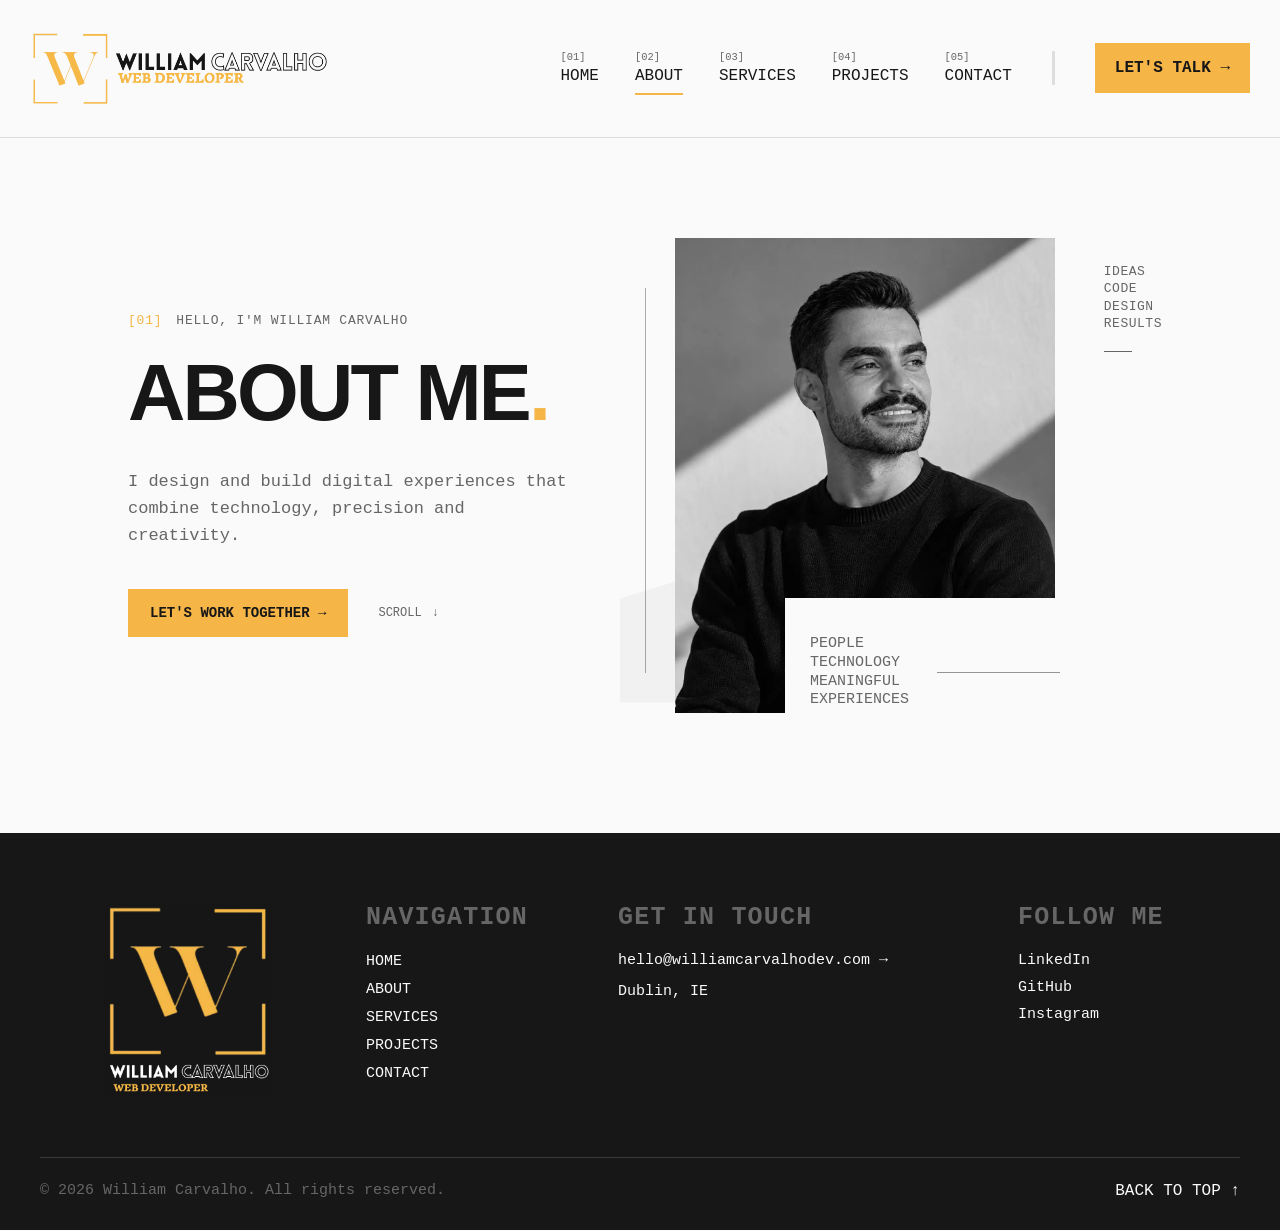
==== about.html @ 7d92bc33 "add responsive mobile navigation" ====
<!DOCTYPE html>
<html lang="en">

<head>
    <meta charset="UTF-8">
    <meta name="viewport" content="width=device-width, initial-scale=1.0">
    <title>William Carvalho | About</title>
    <link rel="stylesheet" href="css/style.css">
    <link rel="stylesheet" href="https://cdn.jsdelivr.net/npm/bootstrap-icons@1.13.2/font/bootstrap-icons.min.css">
</head>

<body>
    <!-- Header -->
    <header class="site-header">
        <div class="container header-container">

            <!-- Website logo -->
            <a href="index.html" class="site-logo">
                <img src="images/full-logo-black.png" alt="William Carvalho Logo">
            </a>

            <!-- Main navigation -->
            <nav class="main-navigation" id="main-navigation" aria-label="Main navigation">
                <ul>
                    <li>
                        <a href="index.html">
                            <span class="nav-number">[01]</span>
                            <span>Home</span>
                        </a>
                    </li>
                    <li>
                        <a href="about.html" aria-current="page">
                            <span class="nav-number">[02]</span>
                            <span>About</span>
                        </a>
                    </li>
                    <li>
                        <a href="services.html">
                            <span class="nav-number">[03]</span>
                            <span>Services</span>
                        </a>
                    </li>
                    <li>
                        <a href="projects.html">
                            <span class="nav-number">[04]</span>
                            <span>Projects</span>
                        </a>
                    </li>
                    <li>
                        <a href="contact.html">
                            <span class="nav-number">[05]</span>
                            <span>Contact</span>
                        </a>
                    </li>
                </ul>
            </nav>

            <!-- Header CTA -->
            <a href="#" class="header-cta">
                Let's Talk →
            </a>

            <!-- Mobile menu button -->
            <button class="menu-toggle" type="button" aria-label="Toggle navigation menu" aria-expanded="false"
                aria-controls="main-navigation">
                <i class="bi bi-list" aria-hidden="true"></i>
            </button>
        </div>
    </header>

    <!-- Main Section -->
    <main>
        <!-- About Hero -->
        <section class="hero">
            <div class="container hero-container">
                <!-- Hero Content -->
                <div class="hero-content">
                    <div class="hero-label">
                        <span>[01]</span>
                        <span>Hello, I'm William Carvalho</span>
                    </div>
                    <h1 class="hero-title">
                        About me<span class="hero-dot">.</span>
                    </h1>
                    <p class="hero-description">
                        I design and build digital experiences
                        that combine technology, precision
                        and creativity.
                    </p>
                    <div class="hero-actions">
                        <a href="contact.html" class="hero-cta">
                            Let's work together →
                        </a>
                        <a href="#projects" class="hero-scroll">
                            <span>Scroll</span>
                            <span>↓</span>
                        </a>
                    </div>
                </div>
                <!-- Hero Visual -->
                <div class="hero-visual about-hero">
                    <div class="about-page-hero-deco-line"></div>
                    <div class="hero-image">
                        <img src="images/profile-photo.webp" alt="William Carvalho Photo">
                    </div>
                    <div class="about-page-hero-side-text">
                        <p>
                            Ideas<br>
                            Code<br>
                            Design<br>
                            Results
                        </p>
                        <span></span>
                    </div>
                    <div class="about-page-hero-caption">
                        <p>
                            People<br>
                            Technology<br>
                            Meaningful<br>
                            Experiences
                        </p>
                        <span class="about-page-caption-line"></span>
                    </div>
                </div>
            </div>
        </section>
    </main>

    <!-- Footer -->
    <footer class="site-footer">
        <div class="container">
            <div class="footer-content">

                <!-- Logo -->
                <div class="footer-logo">
                    <a href="index.html">
                        <!-- Desktop / Laptop-->
                        <img src="images/full-logo-2-white.png" alt="William Carvalho logo" class="footer-logo-desktop">

                        <!-- Tablet / Mobile -->
                        <img src="images/full-logo-white.png" alt="William Carvalho logo" class="footer-logo-mobile">
                    </a>
                </div>

                <!-- Navigation -->
                <nav class="footer-navigation" aria-label="Footer navigation">
                    <h2>Navigation</h2>

                    <ul>
                        <li><a href="index.html">Home</a></li>
                        <li><a href="about.html">About</a></li>
                        <li><a href="services.html">Services</a></li>
                        <li><a href="projects.html">Projects</a></li>
                        <li><a href="contact.html">Contact</a></li>
                    </ul>
                </nav>

                <!-- Contact -->
                <div class="footer-contact-section">
                    <h2>Get in touch</h2>

                    <div class="footer-contact">
                        <a href="mailto:hello@williamcarvalho.com">
                            hello@williamcarvalhodev.com →
                        </a>
                        <p>Dublin, IE</p>
                    </div>
                </div>

                <!-- Social -->
                <div class="footer-social-section">
                    <h2>Follow me</h2>
                    <div class="footer-social">
                        <a href="https://www.linkedin.com/in/william-carvalhoo/" target="_blank"
                            rel="noopener noreferrer">
                            LinkedIn
                        </a>
                        <a href="https://github.com/williamcarvalhodev/" target="_blank" rel="noopener noreferrer">
                            GitHub
                        </a>
                        <a href="https://www.instagram.com/williamcarvalhodev/" target="_blank"
                            rel="noopener noreferrer">
                            Instagram
                        </a>
                    </div>
                </div>
            </div>

            <!-- Footer bottom -->
            <div class="footer-bottom">
                <p>
                    &copy; 2026 William Carvalho. All rights reserved.
                </p>
                <a href="#top" class="back-to-top">
                    Back to top ↑
                </a>
            </div>
        </div>
    </footer>

    <script src="js/script/script.js"></script>
</body>

</html>
---- css/style.css ----
/* Base */
*,
*::before,
*::after {
    box-sizing: border-box;
}

html {
    scroll-behavior: smooth;
}

body {
    margin: 0;
}

img {
    display: block;
    max-width: 100%;
}

/* Variables */
:root {
    /* Text */
    --font-lovelo: "Lovelo", Arial, sans-serif;
    --font-lekton: "Lekton", monospace;

    /* Brand colors */
    --color-dark: #171717;
    --color-gray: #666666;
    --color-accent: #f5b547;
    --color-bg: #fafafa;
}

/* Global styles */
body {
    font-family: var(--font-lekton);
    color: var(--color-dark);
    background: var(--color-bg);
}

/* Header */
.site-header {
    width: 100%;
    border-bottom: 1px solid rgba(23, 23, 23, 0.12);
    background: var(--color-bg);
}

.header-container {
    min-height: 100px;
    display: flex;
    padding: 30px;
    align-items: center;
    gap: 40px;
}

.site-logo {
    display: flex;
    align-items: center;
    flex-shrink: 0;
}

.site-logo img {
    display: block;
    width: 300px;
    height: auto;
}

.main-navigation {
    margin-left: auto;
    padding-right: 40px;
    border-right: 3px solid rgba(23, 23, 23, 0.12);
}

.main-navigation ul {
    margin: 0;
    padding: 0;
    display: flex;
    align-items: center;
    gap: 36px;
    list-style: none;
}

.main-navigation a {
    position: relative;
    display: flex;
    flex-direction: column;
    gap: 4px;
    color: var(--color-dark);
    font-family: var(--font-lekton);
    font-size: 16px;
    text-decoration: none;
    text-transform: uppercase;
    transition: color 0.25s ease;
}

.nav-number {
    color: var(--color-gray);
    font-size: 0.65rem;
    transition: color 0.25s ease;
}

.main-navigation a:hover,
.main-navigation a:hover .nav-number {
    color: var(--color-accent);
}

.main-navigation a[aria-current="page"]::after {
    content: "";
    position: absolute;
    left: 0;
    bottom: -10px;
    width: 100%;
    height: 2px;
    background: var(--color-accent);
}

.header-cta {
    padding: 16px 20px;
    display: inline-flex;
    align-items: center;
    justify-content: center;
    flex-shrink: 0;
    background: var(--color-accent);
    color: var(--color-dark);
    font-family: var(--font-lekton);
    font-size: 16px;
    font-weight: 700;
    text-decoration: none;
    text-transform: uppercase;
    transition:
        background 0.25s ease,
        transform 0.25s ease;
}

.header-cta:hover {
    background: var(--color-dark);
    color: var(--color-bg);
    transform: translateY(-2px);
}

.menu-toggle {
    display: none;
}

/* Hero Section */
.hero {
    width: 100%;
    padding: 100px 30px 120px;
    overflow: hidden;
}

.hero-container {
    width: 100%;
    max-width: 1400px;
    margin-inline: auto;
    display: grid;
    grid-template-columns: minmax(0, 1fr) minmax(0, 1fr);
    gap: 50px;
    align-items: center;
}

.hero-content {
    width: 100%;
    min-width: 0;
}

.hero-label {
    margin-bottom: 30px;
    display: flex;
    align-items: center;
    gap: 14px;
    color: var(--color-gray);
    font-family: var(--font-lekton);
    font-size: 13px;
    text-transform: uppercase;
    letter-spacing: 0.06em;
}

.hero-label span:first-child {
    color: var(--color-accent);
}

.hero-title {
    margin: 0;
    font-family: var(--font-lovelo);
    font-size: clamp(64px, 6.2vw, 110px);
    font-weight: 900;
    line-height: 0.88;
    letter-spacing: -0.035em;
    text-transform: uppercase;
    color: var(--color-dark);
}

.hero-dot {
    color: var(--color-accent);
}

.hero-description {
    width: 100%;
    max-width: 520px;
    margin: 40px 0 0;
    color: var(--color-gray);
    font-family: var(--font-lekton);
    font-size: 17px;
    font-weight: 400;
    line-height: 1.6;
}

.hero-actions {
    margin-top: 40px;
    display: flex;
    align-items: center;
    gap: 30px;
}

.hero-cta {
    padding: 16px 22px;
    display: inline-flex;
    align-items: center;
    justify-content: center;
    background: var(--color-accent);
    color: var(--color-dark);
    font-family: var(--font-lekton);
    font-size: 14px;
    font-weight: 700;
    text-decoration: none;
    text-transform: uppercase;
    transition:
        background 0.25s ease,
        color 0.25s ease,
        transform 0.25s ease;
}

.hero-cta:hover {
    background: var(--color-dark);
    color: var(--color-bg);
    transform: translateY(-2px);
}

.hero-scroll {
    display: flex;
    align-items: center;
    gap: 10px;
    color: var(--color-gray);
    font-family: var(--font-lekton);
    font-size: 12px;
    text-decoration: none;
    text-transform: uppercase;
    transition: color 0.25s ease;
}

.hero-scroll:hover {
    color: var(--color-accent);
}

.hero-visual {
    position: relative;
    width: 100%;
    min-width: 0;
}

.hero-image {
    width: 100%;
    min-width: 0;
    display: flex;
    align-items: center;
    justify-content: center;
}

.hero-image img {
    display: block;
    width: 100%;
    max-width: 680px;
    height: auto;
    object-fit: contain;
}

.hero-image-caption {
    width: 100%;
    max-width: 680px;
    margin-inline: auto;
    padding-top: 20px;
    display: flex;
    align-items: flex-end;
    justify-content: space-between;
    gap: 20px;
}

.hero-image-caption p {
    margin: 0;
    color: var(--color-dark);
    font-family: var(--font-lekton);
    font-size: 13px;
    line-height: 1.4;
    text-transform: uppercase;
}

.hero-image-caption>span {
    color: var(--color-accent);

    font-family: var(--font-lekton);
    font-size: 13px;
}

/* Featured Projects Section*/
.featured-projects {
    width: 100%;
    padding: 80px 40px;
    border-top: 1px solid rgba(23, 23, 23, 0.12);
}

.featured-projects-container {
    width: 100%;
    max-width: 1400px;
    margin-inline: auto;
}

.featured-projects-header {
    width: 100%;
    display: flex;
    flex-direction: column;
    gap: 30px;
}

.featured-projects-heading {
    width: 100%;
    display: flex;
    flex-direction: column;
    align-items: flex-start;
    gap: 8px;
}

.section-label {
    color: var(--color-accent);
    font-family: var(--font-lekton);
    font-size: 13px;
    text-transform: uppercase;
    letter-spacing: 0.06em;
}

.featured-projects-heading h2 {
    width: 100%;
    margin: 0;
    font-family: var(--font-lovelo);
    font-size: 70px;
    font-weight: 900;
    line-height: 0.9;
    letter-spacing: -0.03em;
    text-transform: uppercase;
    color: var(--color-dark);
}

.section-dot {
    color: var(--color-accent);
}

.featured-projects-intro {
    width: 100%;
    margin: 0;
    padding-bottom: 20px;
    display: flex;
    align-items: flex-end;
    justify-content: space-between;
    gap: 40px;
}

.featured-projects-intro p {
    width: 100%;
    max-width: 420px;
    margin: 0;
    color: var(--color-gray);
    font-family: var(--font-lekton);
    font-size: 15px;
    line-height: 1.5;
}

.section-link {
    flex-shrink: 0;
    margin: 0;
    color: var(--color-dark);
    font-family: var(--font-lekton);
    font-size: 12px;
    font-weight: 700;
    text-decoration: none;
    text-transform: uppercase;
    white-space: nowrap;
    transition:
        color 0.25s ease,
        transform 0.25s ease;
}

.section-link:hover {
    color: var(--color-accent);
    transform: translateX(4px);
}

.projects-grid {
    width: 100%;
    height: 760px;
    display: grid;
    grid-template-columns:
        minmax(0, 1fr) minmax(0, 1fr);
    grid-template-rows:
        minmax(0, 1fr) minmax(0, 1fr);
    gap: 30px;
}

.project-card {
    min-width: 0;
    min-height: 0;
    display: flex;
    flex-direction: column;
}

.project-card-large {
    grid-column: 1;
    grid-row: 1 / 3;
}

.project-card-small {
    grid-column: 2;
    grid-row: 1;
}

.project-card-medium {
    grid-column: 2;
    grid-row: 2;
}

.project-image {
    width: 100%;
    min-height: 0;
    flex: 1 1 auto;
    display: block;
    overflow: hidden;
    background: #eeeeee;
    text-decoration: none;
}

.project-image img {
    width: 100%;
    height: 100%;
    display: block;
    object-fit: cover;
    transition:
        filter 0.45s ease,
        transform 0.45s ease;
}

.project-info {
    flex: 0 0 auto;
    padding-top: 14px;
    display: flex;
    align-items: flex-start;
    justify-content: space-between;
    gap: 20px;
}

.project-info>div {
    min-width: 0;
}

.project-meta {
    display: block;
    margin-bottom: 6px;
    color: var(--color-gray);
    font-family: var(--font-lekton);
    font-size: 11px;
    text-transform: uppercase;
    letter-spacing: 0.04em;
}

.project-title {
    margin: 0;
    font-family: var(--font-lovelo);
    font-size: clamp(24px, 2vw, 34px);
    font-weight: 900;
    line-height: 1;
    text-transform: uppercase;
    color: var(--color-dark);
    transition: color 0.25s ease;
}

.project-info p {
    max-width: 420px;
    margin: 8px 0 0;
    color: var(--color-gray);
    font-family: var(--font-lekton);
    font-size: 13px;
    line-height: 1.45;
}

.project-arrow {
    flex-shrink: 0;
    color: var(--color-accent);
    font-family: var(--font-lekton);
    font-size: 20px;
    text-decoration: none;
    transition:
        color 0.25s ease,
        transform 0.25s ease;
}

.project-card:hover .project-image img {
    filter: grayscale(0%);
    transform: scale(1.025);
}

.project-card:hover .project-title {
    color: var(--color-accent);
}

.project-card:hover .project-arrow {
    transform: translateX(5px);
}

/* About Intro Section */
.about-preview {
    width: 100%;
    padding: 80px 40px;
    border-top: 1px solid rgba(23, 23, 23, 0.12);
}

.about-preview-container {
    width: 100%;
    max-width: 1400px;
    margin-inline: auto;
    display: grid;
    grid-template-columns: 0.9fr 1.3fr 1.1fr;
    gap: 60px;
    align-items: start;
}

.about-preview-heading {
    display: flex;
    flex-direction: column;
    align-items: flex-start;
    gap: 8px;
}

.about-preview-heading .section-label {
    color: var(--color-accent);
    font-family: var(--font-lekton);
    font-size: 13px;
    text-transform: uppercase;
    letter-spacing: 0.06em;
}

.about-preview-heading h2 {
    margin: 0;
    font-family: var(--font-lovelo);
    font-size: 70px;
    font-weight: 900;
    line-height: 0.9;
    letter-spacing: -0.03em;
    text-transform: uppercase;
    color: var(--color-dark);
}

.about-preview-content {
    max-width: 520px;
    display: flex;
    flex-direction: column;
    align-items: flex-start;
    gap: 20px;
}

.about-preview-stats {
    display: grid;
    grid-template-columns: repeat(3, 1fr);
    gap: 0;
}

.about-stat {
    min-width: 0;
    padding: 0 24px;
    border-left: 1px solid rgba(23, 23, 23, 0.18);
}

.about-stat:first-child {
    border-left: 0;
    padding-left: 0;
}

.about-stat:last-child {
    padding-right: 0;
}

.about-stat strong {
    display: block;
    margin-bottom: 10px;
    font-family: var(--font-lovelo);
    font-size: 30px;
    font-weight: 900;
    line-height: 1;
    color: var(--color-dark);
}

.about-stat span {
    display: block;
    color: var(--color-gray);
    font-family: var(--font-lekton);
    font-size: 10px;
    line-height: 1.4;
    letter-spacing: 0.06em;
    text-transform: uppercase;
}

.about-preview-content p {
    margin: 0;
    color: var(--color-gray);
    font-family: var(--font-lekton);
    font-size: 15px;
    line-height: 1.6;
}

.about-preview-link {
    display: inline-flex;
    align-items: center;
    justify-content: center;
    padding: 14px 18px;
    background: var(--color-accent);
    color: var(--color-dark);
    font-family: var(--font-lekton);
    font-size: 12px;
    font-weight: 700;
    text-decoration: none;
    text-transform: uppercase;
    transition:
        background 0.25s ease,
        color 0.25s ease,
        transform 0.25s ease;
}

.about-preview-link:hover {
    background: var(--color-dark);
    color: var(--color-bg);
    transform: translateY(-2px);
}

/* Services section */

.services-preview {
    width: 100%;
    padding: 90px 40px;
    border-top: 1px solid rgba(23, 23, 23, 0.12);
}

.services-preview-container {
    width: 100%;
    max-width: 1400px;
    margin-inline: auto;
}

.services-header {
    width: 100%;
    margin-bottom: 50px;
    display: flex;
    flex-direction: column;
    gap: 28px;
}

.services-heading {
    display: flex;
    flex-direction: column;
    align-items: flex-start;
    gap: 8px;
}

.services-heading h2 {
    margin: 0;
    font-family: var(--font-lovelo);
    font-size: 70px;
    font-weight: 900;
    line-height: 0.9;
    letter-spacing: -0.03em;
    text-transform: uppercase;
    color: var(--color-dark);
}

.services-intro {
    width: 100%;
    display: flex;
    align-items: flex-end;
    justify-content: space-between;
    gap: 40px;
}

.services-intro p {
    width: 100%;
    max-width: 420px;
    margin: 0;
    color: var(--color-gray);
    font-family: var(--font-lekton);
    font-size: 14px;
    line-height: 1.5;
}

.services-grid {
    width: 100%;
    display: grid;
    grid-template-columns: repeat(3, minmax(0, 1fr));
    border-top: 1px solid rgba(23, 23, 23, 0.18);
}

.service-item {
    min-width: 0;
    height: 100%;
    padding: 30px;
    border-left: 1px solid rgba(23, 23, 23, 0.18);
}

.service-item:first-child {
    padding-left: 0;
    border-left: 0;
}

.service-item:last-child {
    padding-right: 0;
}

/* Service Content */
.service-content {
    height: 100%;
    display: grid;
    align-content: start;
}

.service-content h3 {
    margin: 0;
    font-family: var(--font-lovelo);
    font-size: 30px;
    font-weight: 900;
    line-height: 1;
    letter-spacing: -0.02em;
    text-transform: uppercase;
    color: var(--color-dark);
    transition: color 0.25s ease;
}

.service-content p {
    width: 100%;
    max-width: 360px;
    margin: 0;
    color: var(--color-gray);
    font-family: var(--font-lekton);
    font-size: 13px;
    line-height: 1.55;
}

.service-content a {
    align-self: start;
    justify-self: start;
    color: var(--color-dark);
    font-family: var(--font-lekton);
    font-size: 11px;
    font-weight: 700;
    text-decoration: none;
    text-transform: uppercase;

    transition:
        color 0.25s ease,
        transform 0.25s ease;
}

.service-content a:hover {
    color: var(--color-accent);
    transform: translateX(4px);
}

.service-item:hover .service-content h3 {
    color: var(--color-accent);
}

/* Process section */
.process-preview {
    width: 100%;
    padding: 90px 40px;
    border-top: 1px solid rgba(23, 23, 23, 0.12);
}

.process-preview-container {
    width: 100%;
    max-width: 1400px;
    margin-inline: auto;
}

.process-header {
    width: 100%;
    margin-bottom: 50px;
    display: flex;
    flex-direction: column;
    gap: 28px;
}

.process-heading {
    display: flex;
    flex-direction: column;
    align-items: flex-start;
    gap: 8px;
}

.process-heading h2 {
    margin: 0;
    font-family: var(--font-lovelo);
    font-size: 70px;
    font-weight: 900;
    line-height: 0.9;
    letter-spacing: -0.03em;
    text-transform: uppercase;
    color: var(--color-dark);
}

.process-intro {
    width: 100%;
    display: flex;
    align-items: flex-end;
    justify-content: space-between;
    gap: 40px;
}

.process-intro p {
    width: 100%;
    max-width: 420px;
    margin: 0;
    color: var(--color-gray);
    font-family: var(--font-lekton);
    font-size: 14px;
    line-height: 1.5;
}

.process-grid {
    width: 100%;
    display: grid;
    grid-template-columns: repeat(4, minmax(0, 1fr));
    border-top: 1px solid rgba(23, 23, 23, 0.18);
}

.process-item {
    position: relative;
    min-width: 0;
    padding: 30px;
    display: flex;
    flex-direction: column;
    justify-content: space-between;
    border-left: 1px solid rgba(23, 23, 23, 0.18);
}

.process-item:first-child {
    padding-left: 0;
    border-left: 0;
}

.process-item:last-child {
    padding-right: 0;
}

.process-top {
    display: flex;
    align-items: center;
    justify-content: space-between;
    gap: 20px;
}

.process-number {
    color: var(--color-accent);
    font-family: var(--font-lovelo);
    font-size: 20px;
    font-weight: 900;
}

.process-content h3 {
    margin: 0 0 14px;
    font-family: var(--font-lovelo);
    font-size: 28px;
    font-weight: 900;
    line-height: 1;
    letter-spacing: -0.02em;
    text-transform: uppercase;
    color: var(--color-dark);
    transition: color 0.25s ease;
}

.process-content p {
    max-width: 260px;
    margin: 0;
    min-height: 65px;
    color: var(--color-gray);
    font-family: var(--font-lekton);
    font-size: 13px;
    line-height: 1.5;
}

.process-arrow {
    position: absolute;
    top: 50%;
    right: -10px;
    transform: translateY(-50%);
    color: var(--color-accent);
    font-family: var(--font-lekton);
    font-size: 20px;
    background: var(--color-bg);
    padding: 4px;
    z-index: 2;
}

.process-item:hover .process-content h3 {
    color: var(--color-accent);
}

/* About hero section */
.about-page-hero-deco-line,
.about-page-hero-side-text,
.about-page-hero-caption {
    pointer-events: none;
}

.about-page-hero-deco-line {
    position: absolute;
    left: 0;
    top: 50px;
    bottom: 40px;
    width: 1px;
    background: rgba(23, 23, 23, 0.35);
    z-index: 1;
}

.about-page-hero-deco-line~.hero-image {
    position: relative;
    width: calc(100% - 90px);
    max-width: 620px;
    margin-left: 30px;
    z-index: 2;
}

.about-hero-visual .hero-image img {
    width: 100%;
    height: 500px;
    max-width: none;
    object-fit: cover;
    object-position: center center;
    filter: grayscale(100%);
}

.about-page-hero-side-text {
    position: absolute;
    top: 25px;
    right: -25px;
    color: var(--color-gray);
    font-family: var(--font-lekton);
    font-size: 18px;
    line-height: 1.35;
    letter-spacing: 0.04em;
    text-transform: uppercase;
    z-index: 3;
}

.about-page-hero-side-text p {
    margin: 0;
}

.about-page-hero-side-text span {
    display: block;
    width: 28px;
    height: 1px;
    margin-top: 18px;
    background: var(--color-gray);
}

.about-page-hero-caption {
    position: absolute;
    right: 20px;
    bottom: -35px;
    width: 450px;
    height: 200px;
    padding: 24px 36px;
    display: flex;
    align-items: center;
    gap: 28px;
    background: var(--color-bg);
    z-index: 4;
}

.about-page-hero-caption p {
    margin: 0;
    color: var(--color-gray);
    font-family: var(--font-lekton);
    font-size: 18px;
    line-height: 1.25;
    text-transform: uppercase;
}

.about-page-caption-line {
    flex: 1;
    height: 1px;
    background: rgba(23, 23, 23, 0.45);
}

.hero-visual::before {
    content: "";
    position: absolute;
    left: -25px;
    bottom: 10px;
    width: 180px;
    height: 160px;
    background: rgba(23, 23, 23, 0.035);
    clip-path: polygon(0 35%,
            100% 0,
            100% 100%,
            0 100%);
    z-index: 0;
}

/* Footer */
.site-footer {
    padding: 70px 0 30px;
    background: var(--color-dark);
    color: var(--color-bg);
}

.site-footer .container {
    padding-inline: 30px;
}

.footer-content {
    display: grid;
    grid-template-columns: 1.2fr 0.9fr 1.5fr 0.9fr;
    gap: 30px;
    width: 100%;
    max-width: 1200px;
    margin-inline: auto;
    padding-bottom: 60px;
    border-bottom: 1px solid rgba(255, 255, 255, 0.15);
}

.footer-logo {
    display: flex;
    align-items: center;
    justify-content: center;
}

.footer-logo a {
    display: inline-block;
}

.footer-logo-desktop {
    display: block;
}

.footer-logo-mobile {
    display: none;
}

.footer-logo img {
    width: 170px;
    height: auto;
}

.site-footer h2 {
    margin: 0 0 20px;
    font-family: var(--font-lekton);
    font-size: 25px;
    font-weight: 700;
    text-transform: uppercase;
    letter-spacing: 1.2px;
    color: var(--color-gray);
}

.footer-navigation ul {
    margin: 0;
    padding: 0;
    list-style: none;
}

.footer-navigation li+li {
    margin-top: 10px;
}

.footer-navigation a {
    color: var(--color-bg);
    font-family: var(--font-lekton);
    font-size: 15px;
    text-decoration: none;
    text-transform: uppercase;
    transition: color 0.25s ease;
}

.footer-navigation a:hover {
    color: var(--color-accent);
}

.footer-contact {
    display: flex;
    flex-direction: column;
    gap: 14px;
}

.footer-contact a {
    color: var(--color-bg);
    font-size: 15px;
    text-decoration: none;
    transition: color 0.25s ease;
}

.footer-contact a:hover {
    color: var(--color-accent);
}

.footer-contact p {
    margin: 0;
    font-size: 15px;
}

.footer-social {
    display: flex;
    flex-direction: column;
    gap: 10px;
}

.footer-social a {
    color: var(--color-bg);
    font-size: 15px;
    text-decoration: none;
    transition:
        color 0.25s ease,
        transform 0.25s ease;
}

.footer-social a:hover {
    color: var(--color-accent);
    transform: translateX(4px);
}

.footer-bottom {
    width: 100%;
    max-width: 1200px;
    margin-inline: auto;
    padding-top: 24px;
    display: flex;
    align-items: center;
    justify-content: space-between;
    gap: 30px;
}

.footer-bottom p {
    margin: 0;
    color: var(--color-gray);
    font-size: 15px;
}

.back-to-top {
    color: var(--color-bg);
    font-family: var(--font-lekton);
    font-size: 16px;
    text-decoration: none;
    text-transform: uppercase;
    transition: color 0.25s ease;
}

.back-to-top:hover {
    color: var(--color-accent);
}

/* Laptop */
@media (max-width: 1280px) {

    /* Process section */
    .process-intro p {
        font-size: 14px;
    }

    .process-number {
        font-size: 16px;
    }

    .process-content h3 {
        font-size: 22px;
    }

    .process-content p {
        font-size: 13px;
    }

    /* About hero section */
    .hero-container {
        max-width: 1024px;
        gap: 10px;
    }

    .hero-description {
        max-width: 450px;
        font-size: 17px;
    }


    .about-page-hero-deco-line~.hero-image {
        max-width: 380px;
    }

    .about-page-hero-side-text {
        position: absolute;
        right: -10px;
        font-size: 13px;
    }

    .about-page-hero-caption {
        position: absolute;
        right: 67px;
        bottom: -35px;
        width: 300px;
        height: 150px;
        padding: 22px 25px;
    }

    .about-page-hero-caption p {
        font-size: 15px;
    }
}

/* Tablet */
@media (max-width: 1024px) {

    /* Header */
    .header-container {
        padding: 20px;
        gap: 25px;
    }

    .site-logo img {
        width: 220px;
    }

    .main-navigation {
        padding-right: 25px;
    }

    .main-navigation ul {
        gap: 30px;
    }

    .main-navigation a {
        font-size: 12px;
    }

    .header-cta {
        padding: 10px 13px;
        font-size: 12px;
    }

    /* Hero Section */
    .hero {
        padding: 80px 20px 100px;
    }

    .hero-container {
        gap: 15px;
    }

    .hero-label {
        margin-bottom: 24px;
        font-size: 11px;
    }

    .hero-title {
        font-size: clamp(52px, 6vw, 82px);
        line-height: 0.9;
    }

    .hero-description {
        max-width: 440px;
        margin-top: 30px;
        font-size: 15px;
        line-height: 1.5;
    }

    .hero-actions {
        margin-top: 30px;
        gap: 20px;
    }

    .hero-cta {
        padding: 14px 18px;
        font-size: 12px;
    }

    .hero-scroll {
        font-size: 11px;
    }

    .hero-image img {
        max-width: 560px;
    }

    .hero-image-caption {
        max-width: 560px;

        padding-top: 16px;
    }

    .hero-image-caption p,
    .hero-image-caption>span {
        font-size: 11px;
    }

    /* Featured Project Section */
    .featured-projects {
        padding: 40px 20px;
    }

    .featured-projects-header {
        width: 100%;
        display: flex;
        flex-direction: column;
        gap: 30px;
    }

    .featured-projects-heading {
        gap: 14px;
    }

    .section-label {
        font-size: 11px;
    }

    .featured-projects-heading h2 {
        font-size: 50px;
    }

    .featured-projects-intro {
        max-width: 100%;
        gap: 24px;
    }

    .featured-projects-intro p {
        max-width: 320px;
        font-size: 12px;
        line-height: 1.45;
    }

    .section-link {
        font-size: 11px;
    }

    .projects-grid {
        height: 650px;
        gap: 20px;
    }

    .project-info {
        padding-top: 12px;
        gap: 15px;
    }

    .project-meta {
        font-size: 10px;
    }

    .project-title {
        font-size: clamp(22px, 2.8vw, 30px);
    }

    .project-info p {
        max-width: 340px;
        font-size: 11px;
    }

    .project-arrow {
        font-size: 18px;
    }

    /* About Intro Section */
    .about-preview {
        padding: 70px 20px;
    }

    .about-preview-container {
        grid-template-columns: 0.9fr 1.2fr 1fr;
        gap: 20px;
    }

    .about-preview-heading h2 {
        font-size: 50px;
    }

    .about-preview-content {
        max-width: 460px;
        gap: 24px;
    }

    .about-preview-content p {
        font-size: 12px;
        line-height: 1.55;
    }

    .about-preview-link {
        padding: 13px 16px;
        font-size: 11px;
    }

    .about-stat {
        padding: 0 15px;
    }

    .about-stat strong {
        font-size: 23px;
    }

    .about-stat span {
        font-size: 8px;
    }

    /* Service content */
    .services-heading h2 {
        width: 100%;
        font-size: 50px;
    }

    .service-content h3 {
        font-size: 26px;
    }

    .service-content p {
        font-size: 11px;
    }

    .service-content a {
        font-size: 11px;
    }

    /* Process section */
    .process-preview {
        padding: 90px 40px;
    }

    .process-header {
        width: 100%;
        display: flex;
        flex-direction: column;
        gap: 24px;
    }

    .process-heading {
        width: 100%;
    }

    .process-heading h2 {
        width: 100%;
        font-size: 50px;
    }

    .process-intro {
        width: 100%;
        display: flex;
        flex-direction: column;
        align-items: flex-start;
        justify-content: flex-start;
        gap: 14px;
    }

    .process-intro p {
        width: 100%;
        max-width: 420px;
        margin: 0;
        font-size: 13px;
        line-height: 1.5;
    }

    .process-intro .section-link {
        margin: 0;
        align-self: flex-start;
        font-size: 11px;
    }

    .process-grid {
        width: 100%;
        display: grid;
        grid-template-columns: repeat(2, minmax(0, 1fr));
        border-top: 1px solid rgba(23, 23, 23, 0.18);
    }

    .process-item:nth-child(1) {
        grid-column: 1;
        grid-row: 1;
    }

    .process-item:nth-child(2) {
        grid-column: 2;
        grid-row: 1;
    }

    .process-item:nth-child(3) {
        grid-column: 2;
        grid-row: 2;
    }

    .process-item:nth-child(4) {
        grid-column: 1;
        grid-row: 2;
    }

    .process-item {
        position: relative;
        min-width: 0;
        padding: 26px;
        display: flex;
        flex-direction: column;
        border-left: 1px solid rgba(23, 23, 23, 0.18);
        border-bottom: 1px solid rgba(23, 23, 23, 0.18);
    }

    .process-item:nth-child(1),
    .process-item:nth-child(4) {
        padding-left: 0;
        padding-right: 26px;
        border-left: 0;
    }

    .process-item:nth-child(3),
    .process-item:nth-child(4) {
        border-bottom: 0;
    }

    .process-top {
        width: 100%;
        display: flex;
        align-items: center;
        justify-content: space-between;
        gap: 20px;
    }

    .process-number {
        font-size: 24px;
    }

    .process-step {
        font-size: 10px;
    }

    .process-content h3 {
        font-size: 26px;
    }

    .process-content p {
        width: 100%;
        max-width: 320px;
        margin: 0;
        font-size: 13px;
        line-height: 1.5;
    }

    .process-arrow {
        width: 24px;
        height: 24px;
        margin: 0;
        padding: 0;
        display: flex;
        align-items: center;
        justify-content: center;
        background: var(--color-bg);
        color: var(--color-accent);
        font-family: var(--font-lekton);
        font-size: 0;
        z-index: 2;
    }

    .process-item:nth-child(1) .process-arrow {
        position: absolute;
        top: 50%;
        right: -12px;
        bottom: auto;
        left: auto;
        transform: translateY(-50%);
    }

    .process-item:nth-child(1) .process-arrow::before {
        content: "→";
        font-size: 20px;
        line-height: 1;
    }

    .process-item:nth-child(2) .process-arrow {
        position: absolute;
        top: auto;
        right: auto;
        bottom: -12px;
        left: 50%;
        transform: translateX(-50%);
    }

    .process-item:nth-child(2) .process-arrow::before {
        content: "↓";
        font-size: 15px;
        line-height: 1;
    }

    .process-item:nth-child(3) .process-arrow {
        position: absolute;
        top: 50%;
        right: auto;
        bottom: auto;
        left: -12px;
        transform: translateY(-50%);
    }

    .process-item:nth-child(3) .process-arrow::before {
        content: "←";
        font-size: 20px;
        line-height: 1;
    }

    /* About hero section */
    .hero-description {
        font-size: 15px;
    }

    .about-page-hero-side-text {
        right: 0px;
        font-size: 11px;
    }

    .about-page-hero-caption {
        right: 60px;
        bottom: -35px;
        width: 230px;
        height: 120px;
        padding: 13px 20px;
    }

    .about-page-hero-caption p {
        font-size: 12px;
    }

    /* Footer */
    .site-footer {
        padding: 30px 30px;
    }

    .site-footer .container {
        padding-inline: 00px;
    }

    .footer-content {
        display: grid;
        grid-template-columns: 1fr 1.3fr 1fr;
        gap: 20px 10px;
        width: 100%;
        margin-inline: auto;
        padding-bottom: 20px;
        padding-left: 13px;
    }

    .footer-navigation {
        grid-column: 1;
        grid-row: 1;
        width: 100%;
        text-align: left;
    }

    .footer-contact-section {
        grid-column: 2;
        grid-row: 1;
        width: 100%;
        text-align: left;
    }

    .footer-contact {
        align-items: flex-start;
    }

    .footer-social-section {
        grid-column: 3;
        grid-row: 1;
        width: 100%;
        text-align: left;
    }

    .footer-social {
        align-items: flex-start;
    }

    .footer-logo {
        grid-column: 1 / -1;
        grid-row: 2;
        width: 100%;
        display: flex;
        justify-content: center;
        margin-top: 10px;
    }

    .footer-logo-desktop {
        display: none;
    }

    .footer-logo-mobile {
        display: block;
    }

    .footer-logo img {
        width: 300px;
    }

    .site-footer h2 {
        font-size: 18px;
    }

    .footer-navigation ul {
        margin: 0;
        padding: 0;
        text-align: left;
    }

    .footer-navigation li+li {
        margin-top: 8px;
    }

    .footer-navigation a {
        font-size: 13px;
    }

    .footer-contact a {
        font-size: 13px;
    }

    .footer-contact p {
        font-size: 13px;
    }

    .footer-social a {
        font-size: 13px;
    }

    .footer-bottom {
        width: 100%;
        max-width: 900px;
        margin-inline: auto;
    }

    .footer-bottom p {
        font-size: 13px;
    }

    .back-to-top {
        font-size: 12px;
    }

}

/* Mobile */
@media (max-width: 768px) {

    /* Header */

    .header-container {
        position: relative;
        min-height: 76px;
        padding: 20px;
        display: flex;
        align-items: center;
        gap: 16px;
    }

    .site-logo {
        margin-right: auto;
    }

    .site-logo img {
        width: 250px;
    }

    .header-cta {
        display: none;
    }

    .menu-toggle {
        display: flex;
        align-items: center;
        justify-content: center;
        padding: 0;
        border: 0;
        background: transparent;
        color: var(--color-dark);
        font-size: 36px;
        cursor: pointer;
        z-index: 1001;
    }

    .main-navigation {
        position: absolute;
        top: 100%;
        left: 0;
        width: 100%;
        margin: 0;
        padding: 0;
        border-top: 1px solid rgba(23, 23, 23, 0.12);
        border-bottom: 1px solid rgba(23, 23, 23, 0.18);
        background: var(--color-bg);
        box-shadow: 0 14px 28px rgba(23, 23, 23, 0.10);
        opacity: 0;
        visibility: hidden;
        pointer-events: none;
        transform: translateY(-8px);
        transition:
            opacity 0.25s ease,
            transform 0.25s ease,
            visibility 0.25s ease;

        z-index: 1000;
    }

    .main-navigation.is-open {
        opacity: 1;
        visibility: visible;
        pointer-events: auto;
        transform: translateY(0);
    }

    .main-navigation ul {
        width: 100%;
        margin: 0;
        padding: 20px;
        display: flex;
        flex-direction: column;
        align-items: stretch;
        gap: 0;
        list-style: none;
        background: var(--color-bg);
    }

    .main-navigation li {
        width: 100%;
        border-bottom: 1px solid rgba(23, 23, 23, 0.12);
    }

    .main-navigation li:last-child {
        border-bottom: 0;
    }

    .main-navigation a {
        width: 100%;
        padding: 18px 0;
        display: flex;
        flex-direction: row;
        align-items: center;

        gap: 14px;

        font-size: 14px;
    }

    .nav-number {
        min-width: 34px;
        color: var(--color-accent);
        font-size: 10px;
    }

    .main-navigation a[aria-current="page"]::after {
        display: none;
    }

    .hero {
        padding: 70px 20px 90px;
    }

    .hero-container {
        grid-template-columns: 1fr;
        gap: 50px;
    }

    .hero-content {
        max-width: 620px;
    }

    .hero-title {
        font-size: clamp(54px, 11vw, 86px);
        line-height: 0.88;
    }

    .hero-description {
        max-width: 520px;
        font-size: 15px;
    }

    .hero-visual {
        width: 100%;
    }

    .hero-image img {
        max-width: 620px;
    }

    .hero-image-caption {
        max-width: 620px;
    }

    /*Featured Project Section */
    .featured-projects {
        padding: 40px 20px;
    }

    .featured-projects-header {
        display: grid;
        grid-template-columns: 1fr;
        grid-template-rows: auto auto;
        gap: 24px;
        align-items: start;
        margin-bottom: 40px;
    }

    .featured-projects-heading {
        grid-column: 1;
        grid-row: 1;
        width: 100%;
        gap: 14px;
    }

    .section-label {
        font-size: 10px;
    }

    .featured-projects-heading h2 {
        font-size: 60px;
    }

    .featured-projects-intro {
        grid-column: 1;
        grid-row: 2;
        width: 100%;
        max-width: 100%;
        margin: 0;
        padding: 0;
        display: flex;
        flex-direction: column;
        align-items: flex-start;
        justify-content: flex-start;
        gap: 14px;
    }

    .featured-projects-intro p {
        width: 100%;
        max-width: 520px;
        margin: 0;
        font-size: 13px;
        line-height: 1.5;
    }

    .section-link {
        margin: 0;
        font-size: 10px;
    }

    .projects-grid {
        height: auto;
        display: grid;
        grid-template-columns: 1fr;
        grid-template-rows: auto;
        gap: 45px;
    }

    .project-card-large,
    .project-card-small,
    .project-card-medium {
        grid-column: 1;
        grid-row: auto;
        height: auto;
    }

    .project-image {
        flex: none;
        width: 100%;
        aspect-ratio: 16 / 10;
    }

    .project-card-small .project-image,
    .project-card-medium .project-image {
        aspect-ratio: 16 / 9;
    }

    .project-info {
        padding-top: 12px;
        gap: 15px;
    }

    .project-meta {
        font-size: 10px;
    }

    .project-title {
        font-size: 28px;
    }

    .project-info p {
        max-width: 420px;
        font-size: 12px;
    }

    .project-arrow {
        font-size: 18px;
    }

    /* About Intro Section */
    .about-preview {
        padding: 60px 20px;
    }

    .about-preview-container {
        grid-template-columns: 1fr;
        grid-template-rows: auto auto auto;
        gap: 30px;
    }

    .about-preview-heading {
        grid-column: 1;
        grid-row: 1;
        width: 100%;
    }

    .about-preview-heading h2 {
        font-size: 60px;
    }

    .about-preview-content {
        grid-column: 1;
        grid-row: 2;
        width: 100%;
        max-width: 560px;
        gap: 20px;
    }

    .about-preview-content p {
        font-size: 13px;
        line-height: 1.55;
    }

    .about-preview-link {
        padding: 13px 16px;
        font-size: 10px;
    }

    .about-preview-stats {
        grid-column: 1;
        grid-row: 3;
        width: 100%;
        display: grid;
        grid-template-columns: repeat(3, 1fr);
        gap: 0;
        margin-top: 10px;
    }

    .about-stat {
        padding: 0 20px;
        border-bottom: 0;
        border-left: 1px solid rgba(23, 23, 23, 0.18);
    }

    .about-stat:first-child {
        border-left: 0;
        padding-left: 0;
    }

    .about-stat:last-child {
        padding-right: 0;
    }

    .about-stat strong {
        margin-bottom: 8px;
        font-size: 45px;
    }

    .about-stat span {
        font-size: 13px;
        line-height: 1.4;
    }

    /* Service content */
    .services-preview {
        padding: 70px 20px;
    }

    .services-header {
        width: 100%;
        display: flex;
        flex-direction: column;
        gap: 24px;
        margin-bottom: 40px;
    }

    .services-heading {
        width: 100%;
    }

    .services-heading h2 {
        width: 100%;
        font-size: 60px;
    }

    .services-intro {
        width: 100%;
        display: flex;
        flex-direction: column;
        align-items: flex-start;
        justify-content: flex-start;
        gap: 14px;
    }

    .services-intro p {
        width: 100%;
        max-width: 520px;
        margin: 0;
        font-size: 13px;
        line-height: 1.5;
    }

    .services-intro .section-link {
        margin: 0;
        align-self: flex-start;
        font-size: 10px;
    }

    .services-grid {
        width: 100%;
        grid-template-columns: 1fr;
        border-top: 1px solid rgba(23, 23, 23, 0.18);
    }

    .service-item {
        width: 100%;
        padding: 24px 0;
        border-left: 0;
        border-bottom: 1px solid rgba(23, 23, 23, 0.18);
    }

    .service-item:first-child {
        padding-left: 0;
    }

    .service-item:last-child {
        padding-right: 0;
        border-bottom: 0;
    }

    .service-content {
        grid-template-rows:
            minmax(40px, auto) minmax(80px, auto) auto;
    }

    .service-content h3 {
        font-size: 30px;
    }

    .service-content p {
        font-size: 13px;
    }

    .service-content a {
        font-size: 11px;
    }

    /* Process section */
    .process-preview {
        padding: 60px 20px;
    }

    .process-heading h2 {
        font-size: 45px;
    }

    .process-number {
        font-size: 17px;
    }

    .process-step {
        font-size: 10px;
    }

    .process-content h3 {
        font-size: 17px;
    }

    .process-grid {
        width: 100%;
        display: grid;
        grid-template-columns: repeat(2, minmax(0, 1fr));
        grid-template-rows: repeat(2, auto);
        border-top: 1px solid rgba(23, 23, 23, 0.18);
    }

    .process-item {
        min-height: 0;
        padding: 22px 16px;
        display: flex;
        flex-direction: column;
        justify-content: flex-start;
    }

    .process-item:nth-child(1),
    .process-item:nth-child(4) {
        padding-left: 0;
        padding-right: 16px;
    }

    .process-item:nth-child(2),
    .process-item:nth-child(3) {
        padding-left: 16px;
        padding-right: 0;
    }

    .process-content p {
        width: 100%;
        max-width: 100%;
        min-height: 0;
        margin: 0;
        font-size: 12px;
        line-height: 1.55;
    }

    .process-item:nth-child(2) .process-arrow::before {
        content: "↓";
        font-size: 17px;
        line-height: 1;
    }

    /* About hero section */
    .about-page-hero-deco-line~.hero-image {
        position: relative;
        width: calc(100% - 90px);
        max-width: 620px;
        margin-left: 30px;
        z-index: 2;
    }

    .about-page-hero-side-text {
        right: 0;
        font-size: 11px;
    }

    .about-page-hero-caption {
        right: 40px;
        bottom: -5px;
        width: 280px;
        height: 100px;
        padding: 13px 20px;
    }

    .about-page-hero-caption p {
        font-size: 12px;
    }


    /* Footer */
    .site-footer {
        padding: 20px 10px;
    }

    .site-footer .container {
        padding-inline: 20px;
    }

    .footer-content {
        grid-template-columns: 1fr 1.7fr 1fr;
        gap: 10px;
        padding-bottom: 20px;
    }

    .footer-social-section {
        grid-column: 3;
        grid-row: 1;
        width: 100%;
        text-align: left;
    }

    .footer-logo img {
        width: 250px;
    }

    .site-footer h2 {
        font-size: 14px;
    }

    .footer-navigation a {
        font-size: 11px;
    }

    .footer-contact a {
        font-size: 11px;
    }

    .footer-contact p {
        font-size: 11px;
    }

    .footer-social a {
        font-size: 11px;
    }

    .footer-bottom p {
        font-size: 11px;
    }

    .back-to-top {
        font-size: 11px;
    }
}

/* Small Mobile */
@media (max-width: 460px) {

    /* Header */
    .header-container {
        min-height: 76px;
        padding: 20px;
        display: flex;
        align-items: center;
        width: 100%;
    }

    .site-logo {
        margin-right: auto;
    }

    .site-logo img {
        width: 240px;
    }

    .header-cta {
        display: none;
    }

    /* Hero Section */
    .hero {
        padding: 55px 20px 70px;
    }

    .hero-container {
        gap: 40px;
    }

    .hero-label {
        margin-bottom: 20px;
        gap: 8px;
        font-size: 10px;
    }

    .hero-title {
        font-size: clamp(44px, 14vw, 64px);
        line-height: 0.9;
        letter-spacing: -0.03em;
    }

    .hero-description {
        margin-top: 24px;
        font-size: 14px;
        line-height: 1.5;
    }

    .hero-actions {
        margin-top: 28px;
        flex-wrap: wrap;
        gap: 18px;
    }

    .hero-cta {
        padding: 13px 16px;
        font-size: 11px;
    }

    .hero-scroll {
        font-size: 10px;
    }

    .hero-image img {
        max-width: 100%;
    }

    .hero-image-caption {
        padding-top: 14px;
    }

    .hero-image-caption p,
    .hero-image-caption>span {
        font-size: 10px;
    }

    /* Featured Project Section */
    .featured-projects {
        padding: 30px;
    }

    .featured-projects-header {
        grid-template-columns: 1fr;
        grid-template-rows: auto auto;
        gap: 20px;
        margin-bottom: 35px;
    }

    .featured-projects-heading {
        grid-column: 1;
        grid-row: 1;
        width: 100%;
        gap: 10px;
    }

    .section-label {
        font-size: 9px;
    }

    .featured-projects-heading h2 {
        font-size: 45px;
    }

    .featured-projects-intro {
        grid-column: 1;
        grid-row: 2;
        width: 100%;
        max-width: 100%;
        margin: 0;
        padding: 0;
        display: flex;
        flex-direction: column;
        align-items: flex-start;
        gap: 12px;
    }

    .featured-projects-intro p {
        width: 100%;
        max-width: 100%;
        margin: 0;
        font-size: 12px;
        line-height: 1.5;
    }

    .section-link {
        margin: 0;
        font-size: 10px;
    }

    .projects-grid {
        height: auto;
        grid-template-columns: 1fr;
        grid-template-rows: auto;
        gap: 38px;
    }

    .project-card-large,
    .project-card-small,
    .project-card-medium {
        grid-column: 1;
        grid-row: auto;
        height: auto;
    }

    .project-image {
        flex: none;
        width: 100%;
        aspect-ratio: 4 / 3;
    }

    .project-card-small .project-image,
    .project-card-medium .project-image {
        aspect-ratio: 4 / 3;
    }

    .project-info {
        padding-top: 10px;
        gap: 12px;
    }

    .project-meta {
        margin-bottom: 5px;
        font-size: 9px;
    }

    .project-title {
        font-size: 24px;
    }

    .project-info p {
        margin-top: 6px;

        font-size: 11px;
        line-height: 1.4;
    }

    .project-arrow {
        font-size: 17px;
    }

    /* About Intro Section */
    .about-preview-heading h2 {
        font-size: 45px;
    }

    .about-stat strong {
        margin-bottom: 8px;
        font-size: 35px;
    }

    /* Service Section */
    .services-heading h2 {
        font-size: 45px;
    }

    .services-intro p {
        font-size: 13px;
    }

    .services-intro .section-link {
        font-size: 11px;
    }

    .service-content {
        grid-template-rows:
            minmax(40px, auto) minmax(80px, auto) auto;
    }

    .service-content h3 {
        font-size: 26px;
    }

    .service-content p {
        font-size: 13px;
    }

    .service-content a {
        font-size: 11px;
    }

    /* About hero section */
    .about-page-hero-side-text {
        right: 10px;
        font-size: 10px;
    }

    .about-page-hero-caption {
        right: 40px;
        bottom: -15px;
        width: 220px;
        height: 80px;
        padding: 13px 20px;
    }

    .about-page-hero-caption p {
        font-size: 10px;
    }

    /* Footer */
    .site-footer {
        padding: 30px 10px;
    }

    .site-footer .container {
        padding-inline: 20px;
    }

    .footer-content {
        display: grid;
        grid-template-columns: 1fr;
        gap: 30px;
        width: 100%;
        max-width: 100%;
        margin-inline: auto;
        justify-items: stretch;
        text-align: left;
    }

    .footer-navigation {
        grid-column: 1;
        grid-row: 1;
        width: 100%;
    }

    .footer-contact-section {
        grid-column: 1;
        grid-row: 2;
        width: 100%;
    }

    .footer-social-section {
        grid-column: 1;
        grid-row: 3;
        width: 100%;
    }

    .footer-logo {
        grid-column: 1;
        grid-row: 4;
        width: 100%;
        display: flex;
        justify-content: center;
        margin-top: 10px;
    }

    .footer-logo img {
        width: 300px;
    }

    .footer-contact,
    .footer-social {
        align-items: flex-start;
    }

    .site-footer h2 {
        font-size: 20px;
    }

    .footer-navigation a {
        font-size: 13px;
    }

    .footer-contact a {
        font-size: 13px;
    }

    .footer-contact p {
        font-size: 13px;
    }

    .footer-social a {
        font-size: 13px;
    }

    .footer-bottom {
        display: flex;
        flex-direction: row;
        align-items: center;
        justify-content: space-between;
        gap: 20px;
    }

    .footer-bottom p {
        font-size: 12px;
    }

    .back-to-top {
        width: 35px;
        height: 35px;
        display: inline-flex;
        align-items: center;
        justify-content: center;
        flex-shrink: 0;
        border-radius: 50%;
        background: var(--color-accent);
        color: var(--color-dark);
        font-size: 0;
        text-decoration: none;
        text-transform: none;
    }

    .back-to-top::before {
        content: "↑";
        font-size: 15px;
        line-height: 1;
    }

}
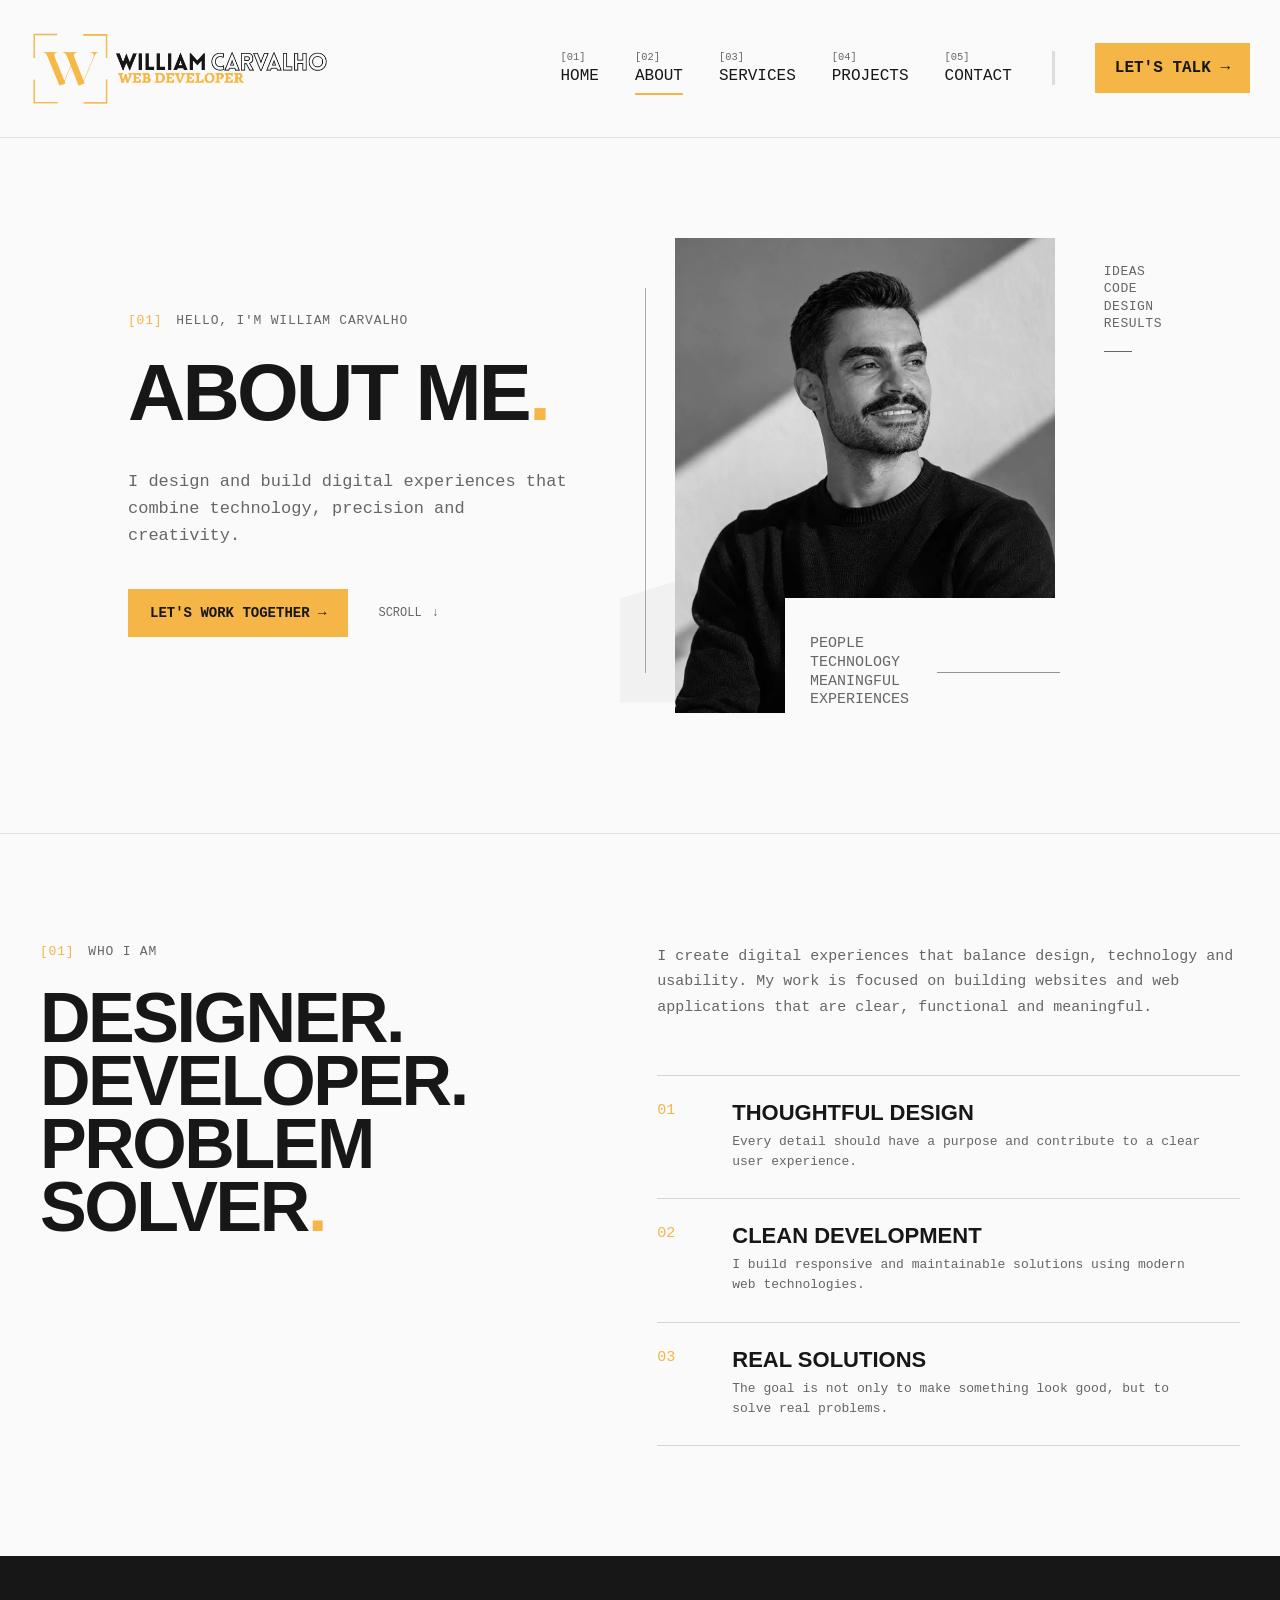
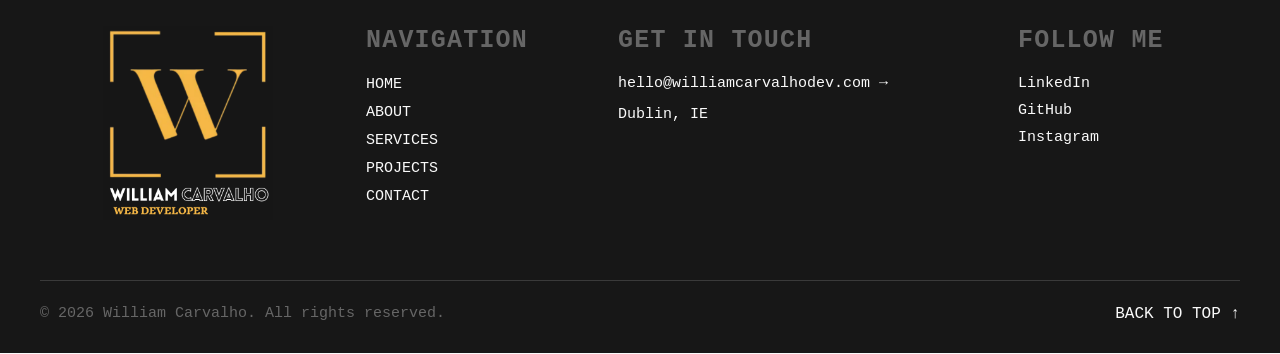
==== commit c86a0d67: "add who i am section and responsive css style to about page" ====
--- a/about.html
+++ b/about.html
@@ -124,6 +124,72 @@
                 </div>
             </div>
         </section>
+
+        <!-- Who am I section -->
+        <section class="about-who" id="who-i-am">
+            <div class="container about-who-container">
+
+                <div class="about-who-heading">
+                    <div class="section-label">
+                        <span>[01]</span>
+                        <span>Who I Am</span>
+                    </div>
+
+                    <h2>
+                        Designer.<br>
+                        Developer.<br>
+                        Problem Solver<span class="section-dot">.</span>
+                    </h2>
+                </div>
+
+                <div class="about-who-content">
+                    <p class="about-who-intro">
+                        I create digital experiences that balance design,
+                        technology and usability. My work is focused on building
+                        websites and web applications that are clear, functional
+                        and meaningful.
+                    </p>
+
+                    <div class="about-who-points">
+
+                        <article class="about-who-point">
+                            <span>01</span>
+                            <div>
+                                <h3>Thoughtful Design</h3>
+                                <p>
+                                    Every detail should have a purpose and contribute
+                                    to a clear user experience.
+                                </p>
+                            </div>
+                        </article>
+
+                        <article class="about-who-point">
+                            <span>02</span>
+                            <div>
+                                <h3>Clean Development</h3>
+                                <p>
+                                    I build responsive and maintainable solutions
+                                    using modern web technologies.
+                                </p>
+                            </div>
+                        </article>
+
+                        <article class="about-who-point">
+                            <span>03</span>
+                            <div>
+                                <h3>Real Solutions</h3>
+                                <p>
+                                    The goal is not only to make something look good,
+                                    but to solve real problems.
+                                </p>
+                            </div>
+                        </article>
+
+                    </div>
+                </div>
+
+            </div>
+        </section>
     </main>
 
     <!-- Footer -->
--- a/css/style.css
+++ b/css/style.css
@@ -1011,6 +1011,107 @@
     z-index: 0;
 }
 
+/* Who I am section */
+.about-who {
+    width: 100%;
+    padding: 110px 40px;
+    border-top: 1px solid rgba(23, 23, 23, 0.12);
+}
+
+.about-who-container {
+    width: 100%;
+    max-width: 1400px;
+    margin-inline: auto;
+    display: grid;
+    grid-template-columns: minmax(0, 0.95fr) minmax(0, 1.05fr);
+    gap: 90px;
+    align-items: start;
+}
+
+.about-who-heading {
+    width: 100%;
+}
+
+.about-who-heading .section-label {
+    margin-bottom: 28px;
+    display: flex;
+    align-items: center;
+    gap: 14px;
+    color: var(--color-gray);
+    font-family: var(--font-lekton);
+    font-size: 13px;
+    text-transform: uppercase;
+    letter-spacing: 0.06em;
+}
+
+.about-who-heading .section-label span:first-child {
+    color: var(--color-accent);
+}
+
+.about-who-heading h2 {
+    margin: 0;
+    font-family: var(--font-lovelo);
+    font-size: 70px;
+    font-weight: 900;
+    line-height: 0.9;
+    letter-spacing: -0.035em;
+    text-transform: uppercase;
+    color: var(--color-dark);
+}
+
+.about-who-content {
+    width: 100%;
+    max-width: 620px;
+    margin-left: auto;
+}
+
+.about-who-intro {
+    margin: 0 0 55px;
+    color: var(--color-gray);
+    font-family: var(--font-lekton);
+    font-size: 15px;
+    line-height: 1.7;
+}
+
+.about-who-points {
+    width: 100%;
+    border-top: 1px solid rgba(23, 23, 23, 0.16);
+}
+
+.about-who-point {
+    width: 100%;
+    padding: 26px 0;
+    display: grid;
+    grid-template-columns: 55px minmax(0, 1fr);
+    gap: 20px;
+    border-bottom: 1px solid rgba(23, 23, 23, 0.16);
+}
+
+.about-who-point>span {
+    color: var(--color-accent);
+    font-family: var(--font-lekton);
+    font-size: 15px;
+}
+
+.about-who-point h3 {
+    margin: 0 0 8px;
+    font-family: var(--font-lovelo);
+    font-size: 22px;
+    font-weight: 900;
+    line-height: 1;
+    text-transform: uppercase;
+    color: var(--color-dark);
+}
+
+.about-who-point p {
+    max-width: 470px;
+    margin: 0;
+    color: var(--color-gray);
+    font-family: var(--font-lekton);
+    font-size: 13px;
+    line-height: 1.55;
+}
+
 /* Footer */
 .site-footer {
     padding: 70px 0 30px;
@@ -1630,6 +1731,51 @@
         font-size: 12px;
     }
 
+    /* Who I am section */
+    .about-who {
+        padding: 70px 20px;
+    }
+
+    .about-who-container {
+        grid-template-columns: 1fr;
+        gap: 45px;
+    }
+
+    .about-who-heading .section-label {
+        margin-bottom: 20px;
+        font-size: 10px;
+    }
+
+    .about-who-heading h2 {
+        font-size: 50px;
+    }
+
+    .about-who-content {
+        max-width: 100%;
+        margin-left: 0;
+    }
+
+    .about-who-intro {
+        max-width: 560px;
+        margin-bottom: 40px;
+        font-size: 14px;
+        line-height: 1.6;
+    }
+
+    .about-who-point {
+        grid-template-columns: 42px minmax(0, 1fr);
+        padding: 22px 0;
+        gap: 15px;
+    }
+
+    .about-who-point h3 {
+        font-size: 28px;
+    }
+
+    .about-who-point p {
+        font-size: 12px;
+    }
+
     /* Footer */
     .site-footer {
         padding: 30px 30px;
@@ -1749,7 +1895,6 @@
 @media (max-width: 768px) {
 
     /* Header */
-
     .header-container {
         position: relative;
         min-height: 76px;
@@ -1841,9 +1986,7 @@
         display: flex;
         flex-direction: row;
         align-items: center;
-
         gap: 14px;
-
         font-size: 14px;
     }
 
@@ -1858,7 +2001,7 @@
     }
 
     .hero {
-        padding: 70px 20px 90px;
+        padding: 40px 20px;
     }
 
     .hero-container {
@@ -1999,7 +2142,7 @@
 
     /* About Intro Section */
     .about-preview {
-        padding: 60px 20px;
+        padding: 40px 20px;
     }
 
     .about-preview-container {
@@ -2073,7 +2216,7 @@
 
     /* Service content */
     .services-preview {
-        padding: 70px 20px;
+        padding: 40px 20px;
     }
 
     .services-header {
@@ -2157,7 +2300,7 @@
 
     /* Process section */
     .process-preview {
-        padding: 60px 20px;
+        padding: 40px 20px;
     }
 
     .process-heading h2 {
@@ -2245,6 +2388,27 @@
         font-size: 12px;
     }
 
+    /* Who I am section */
+    .about-who {
+        padding: 40px 20px;
+    }
+
+    .about-who-heading h2 {
+        font-size: 60px;
+    }
+
+    .about-who-point {
+        padding: 15px 0;
+        gap: 5px;
+    }
+
+    .about-who-intro {
+        font-size: 13px;
+    }
+
+    .about-who-point p {
+        font-size: 13px;
+    }
 
     /* Footer */
     .site-footer {
@@ -2326,10 +2490,7 @@
     }
 
     /* Hero Section */
-    .hero {
-        padding: 55px 20px 70px;
-    }
-
+   
     .hero-container {
         gap: 40px;
     }
@@ -2381,10 +2542,6 @@
     }
 
     /* Featured Project Section */
-    .featured-projects {
-        padding: 30px;
-    }
-
     .featured-projects-header {
         grid-template-columns: 1fr;
         grid-template-rows: auto auto;
@@ -2540,6 +2697,23 @@
 
     .about-page-hero-caption p {
         font-size: 10px;
+    }
+
+    /* Who I am section */
+    .about-who-heading h2 {
+        font-size: 45px;
+    }
+
+    .about-who-intro {
+        font-size: 13px;
+    }
+
+    .about-who-point h3 {
+        font-size: 26px;
+    }
+
+    .about-who-point p {
+        font-size: 13px;
     }
 
     /* Footer */
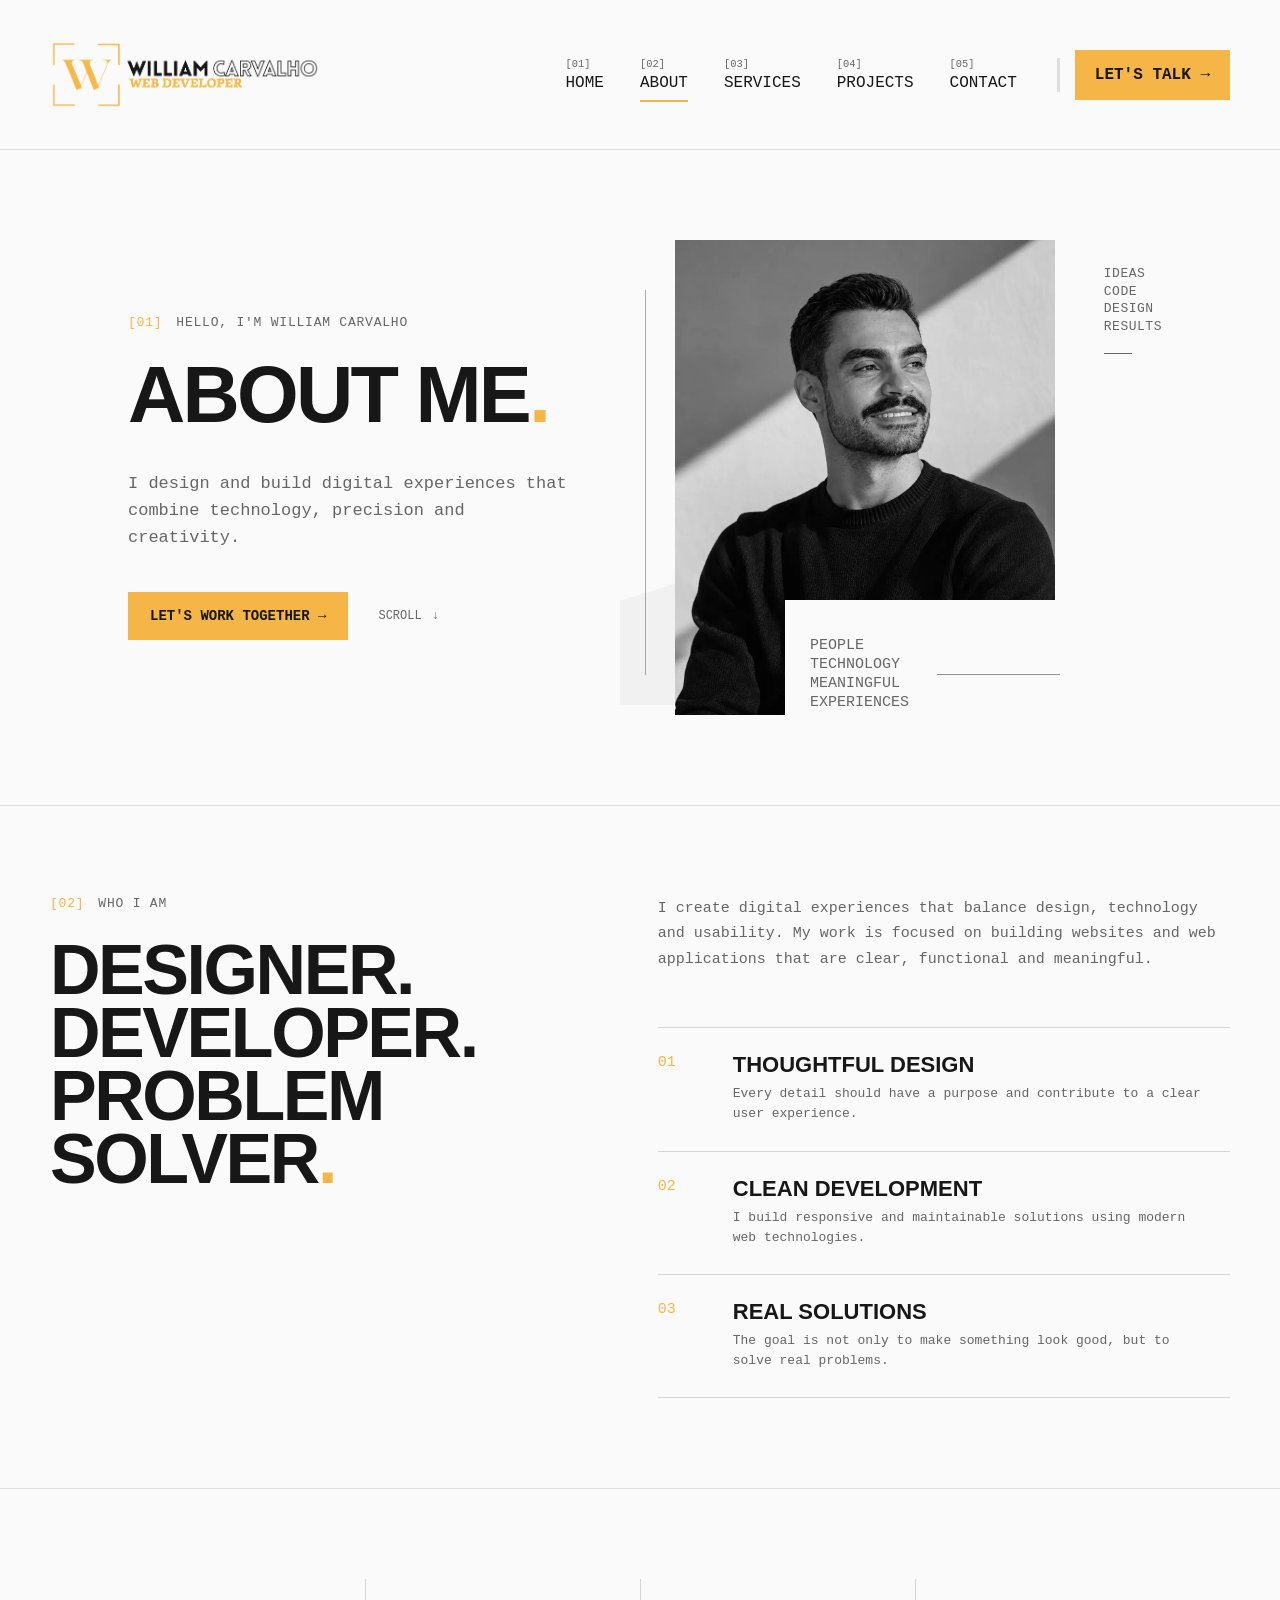
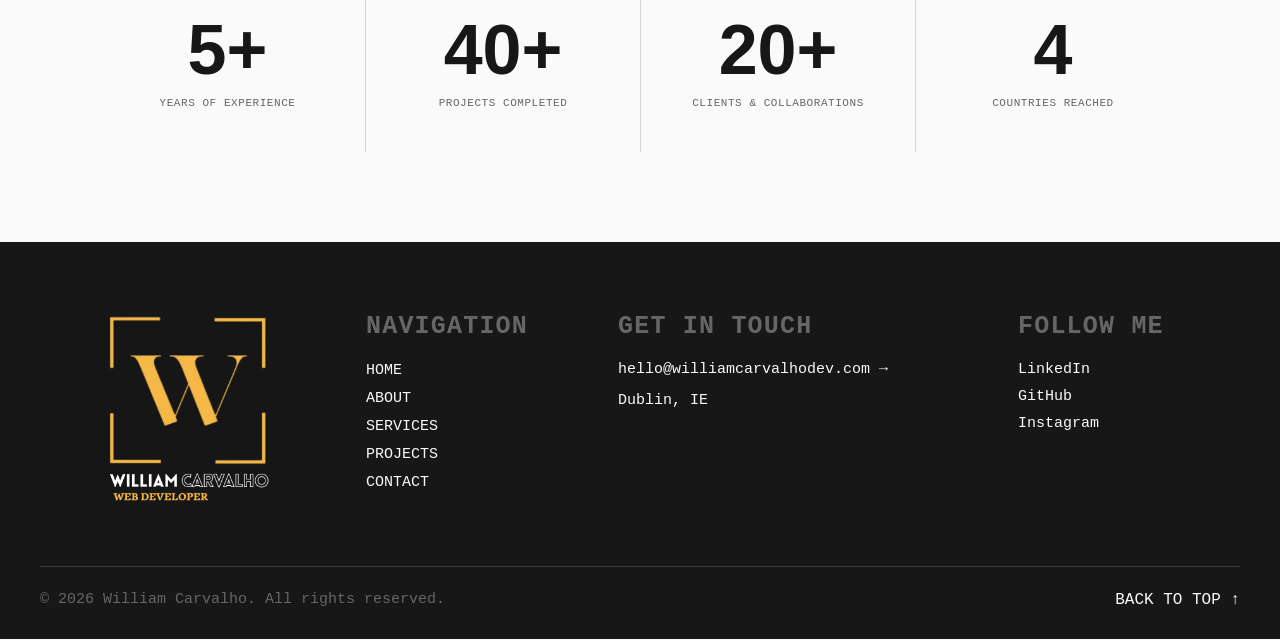
==== commit 5bf61e1f: "add numbers structure and responsive css styling and fixed padding and title layout for all pages" ====
--- a/about.html
+++ b/about.html
@@ -128,20 +128,17 @@
         <!-- Who am I section -->
         <section class="about-who" id="who-i-am">
             <div class="container about-who-container">
-
                 <div class="about-who-heading">
                     <div class="section-label">
-                        <span>[01]</span>
+                        <span>[02]</span>
                         <span>Who I Am</span>
                     </div>
-
                     <h2>
                         Designer.<br>
                         Developer.<br>
                         Problem Solver<span class="section-dot">.</span>
                     </h2>
                 </div>
-
                 <div class="about-who-content">
                     <p class="about-who-intro">
                         I create digital experiences that balance design,
@@ -149,9 +146,7 @@
                         websites and web applications that are clear, functional
                         and meaningful.
                     </p>
-
                     <div class="about-who-points">
-
                         <article class="about-who-point">
                             <span>01</span>
                             <div>
@@ -184,10 +179,35 @@
                                 </p>
                             </div>
                         </article>
-
-                    </div>
-                </div>
-
+                    </div>
+                </div>
+            </div>
+        </section>
+
+        <!-- Numbers section -->
+        <section class="about-numbers">
+            <div class="container about-numbers-container">
+                <div class="about-numbers-grid">
+                    <div class="about-number-item">
+                        <strong>5+</strong>
+                        <span>Years of Experience</span>
+                    </div>
+
+                    <div class="about-number-item">
+                        <strong>40+</strong>
+                        <span>Projects Completed</span>
+                    </div>
+
+                    <div class="about-number-item">
+                        <strong>20+</strong>
+                        <span>Clients & Collaborations</span>
+                    </div>
+
+                    <div class="about-number-item">
+                        <strong>4</strong>
+                        <span>Countries Reached</span>
+                    </div>
+                </div>
             </div>
         </section>
     </main>
--- a/css/style.css
+++ b/css/style.css
@@ -47,10 +47,16 @@
 
 .header-container {
     min-height: 100px;
+    width: 100%;
+    max-width: 1650px;
+    margin-inline: auto;
+    padding: 40px 50px;
+
     display: flex;
-    padding: 30px;
     align-items: center;
-    gap: 40px;
+    justify-content: space-between;
+
+    gap: 15px;
 }
 
 .site-logo {
@@ -1112,6 +1118,62 @@
     line-height: 1.55;
 }
 
+/* Numbers section*/
+.about-numbers {
+    width: 100%;
+    padding: 90px 40px;
+    border-top: 1px solid rgba(23, 23, 23, 0.12);
+}
+
+.about-numbers-container {
+    width: 100%;
+    max-width: 1400px;
+    margin-inline: auto;
+}
+
+.about-numbers-grid {
+    width: 100%;
+    max-width: 1100px;
+    margin-inline: auto;
+    display: grid;
+    grid-template-columns: repeat(4, minmax(0, 1fr));
+}
+
+.about-number-item {
+    min-width: 0;
+    padding: 40px 30px;
+    display: flex;
+    flex-direction: column;
+    align-items: center;
+    justify-content: center;
+    text-align: center;
+    border-left: 1px solid rgba(23, 23, 23, 0.16);
+}
+
+.about-number-item:first-child {
+    border-left: 0;
+}
+
+.about-number-item strong {
+    display: block;
+    margin-bottom: 14px;
+    font-family: var(--font-lovelo);
+    font-size: 70px;
+    font-weight: 900;
+    line-height: 0.9;
+    color: var(--color-dark);
+}
+
+.about-number-item span {
+    display: block;
+    color: var(--color-gray);
+    font-family: var(--font-lekton);
+    font-size: 11px;
+    line-height: 1.4;
+    letter-spacing: 0.05em;
+    text-transform: uppercase;
+}
+
 /* Footer */
 .site-footer {
     padding: 70px 0 30px;
@@ -1265,6 +1327,28 @@
 /* Laptop */
 @media (max-width: 1280px) {
 
+    /* Header */
+    .header-container {
+        padding: 40px 50px;
+        gap: 15px;
+    }
+
+    .site-logo img {
+        display: block;
+        width: 270px;
+        height: auto;
+    }
+
+    /* Hero Section */
+    .hero {
+        padding: 90px 50px;
+    }
+
+    /* Featured Project Section */
+    .featured-projects {
+        padding: 90px 50px;
+    }
+
     /* Process section */
     .process-intro p {
         font-size: 14px;
@@ -1293,6 +1377,20 @@
         font-size: 17px;
     }
 
+    /* About Intro Section */
+    .about-preview {
+        padding: 90px 50px;
+    }
+
+    /* Service content */
+    .services-preview {
+        padding: 90px 50px;
+    }
+
+    /* Process section */
+    .process-preview {
+        padding: 90px 50px;
+    }
 
     .about-page-hero-deco-line~.hero-image {
         max-width: 380px;
@@ -1316,1513 +1414,1637 @@
     .about-page-hero-caption p {
         font-size: 15px;
     }
-}
+
+    /* Who I am section */
+    .about-who {
+        padding: 90px 50px;
+    }
+
+    /* Numbers section */
+    .about-numbers {
+        padding: 90px 50px;
+    }
 
 /* Tablet */
 @media (max-width: 1024px) {
 
-    /* Header */
-    .header-container {
-        padding: 20px;
-        gap: 25px;
+        /* Header */
+        .header-container {
+            padding: 35px 50px;
+            gap: 25px;
+        }
+
+        .site-logo img {
+            width: 190px;
+        }
+
+        .main-navigation {
+            padding-right: 25px;
+        }
+
+        .main-navigation ul {
+            gap: 30px;
+        }
+
+        .main-navigation a {
+            font-size: 12px;
+        }
+
+        .header-cta {
+            padding: 10px 13px;
+            font-size: 12px;
+        }
+
+        /* Hero Section */
+        .hero {
+            padding: 60px 50px;
+        }
+
+        .hero-container {
+            gap: 15px;
+        }
+
+        .hero-label {
+            margin-bottom: 24px;
+            font-size: 11px;
+        }
+
+        .hero-title {
+            font-size: clamp(52px, 6vw, 82px);
+            line-height: 0.9;
+        }
+
+        .hero-description {
+            max-width: 440px;
+            margin-top: 30px;
+            font-size: 15px;
+            line-height: 1.5;
+        }
+
+        .hero-actions {
+            margin-top: 30px;
+            gap: 20px;
+        }
+
+        .hero-cta {
+            padding: 14px 18px;
+            font-size: 12px;
+        }
+
+        .hero-scroll {
+            font-size: 11px;
+        }
+
+        .hero-image img {
+            max-width: 560px;
+        }
+
+        .hero-image-caption {
+            max-width: 560px;
+
+            padding-top: 16px;
+        }
+
+        .hero-image-caption p,
+        .hero-image-caption>span {
+            font-size: 11px;
+        }
+
+        /* Featured Project Section */
+        .featured-projects {
+            padding: 60px 50px;
+        }
+
+        .featured-projects-header {
+            width: 100%;
+            display: flex;
+            flex-direction: column;
+            gap: 30px;
+        }
+
+        .featured-projects-heading {
+            gap: 14px;
+        }
+
+        .section-label {
+            font-size: 11px;
+        }
+
+        .featured-projects-heading h2 {
+            font-size: 50px;
+        }
+
+        .featured-projects-intro {
+            max-width: 100%;
+            gap: 24px;
+        }
+
+        .featured-projects-intro p {
+            max-width: 320px;
+            font-size: 12px;
+            line-height: 1.45;
+        }
+
+        .section-link {
+            font-size: 11px;
+        }
+
+        .projects-grid {
+            height: 650px;
+            gap: 20px;
+        }
+
+        .project-info {
+            padding-top: 12px;
+            gap: 15px;
+        }
+
+        .project-meta {
+            font-size: 10px;
+        }
+
+        .project-title {
+            font-size: clamp(22px, 2.8vw, 30px);
+        }
+
+        .project-info p {
+            max-width: 340px;
+            font-size: 11px;
+        }
+
+        .project-arrow {
+            font-size: 18px;
+        }
+
+        /* About Intro Section */
+        .about-preview {
+            padding: 60px 50px;
+        }
+
+        .about-preview-container {
+            grid-template-columns: 0.9fr 1.2fr 1fr;
+            gap: 20px;
+        }
+
+        .about-preview-heading h2 {
+            font-size: 50px;
+        }
+
+        .about-preview-content {
+            max-width: 460px;
+            gap: 24px;
+        }
+
+        .about-preview-content p {
+            font-size: 12px;
+            line-height: 1.55;
+        }
+
+        .about-preview-link {
+            padding: 13px 16px;
+            font-size: 11px;
+        }
+
+        .about-stat {
+            padding: 0 15px;
+        }
+
+        .about-stat strong {
+            font-size: 23px;
+        }
+
+        .about-stat span {
+            font-size: 8px;
+        }
+
+        /* Service content */
+        .services-preview {
+            padding: 60px 50px;
+        }
+
+        .services-heading h2 {
+            width: 100%;
+            font-size: 50px;
+        }
+
+        .service-content h3 {
+            font-size: 26px;
+        }
+
+        .service-content p {
+            font-size: 11px;
+        }
+
+        .service-content a {
+            font-size: 11px;
+        }
+
+        /* Process section */
+        .process-preview {
+            padding: 60px 50px;
+        }
+
+        .process-header {
+            width: 100%;
+            display: flex;
+            flex-direction: column;
+            gap: 24px;
+        }
+
+        .process-heading {
+            width: 100%;
+        }
+
+        .process-heading h2 {
+            width: 100%;
+            font-size: 50px;
+        }
+
+        .process-intro {
+            width: 100%;
+            display: flex;
+            flex-direction: column;
+            align-items: flex-start;
+            justify-content: flex-start;
+            gap: 14px;
+        }
+
+        .process-intro p {
+            width: 100%;
+            max-width: 420px;
+            margin: 0;
+            font-size: 13px;
+            line-height: 1.5;
+        }
+
+        .process-intro .section-link {
+            margin: 0;
+            align-self: flex-start;
+            font-size: 11px;
+        }
+
+        .process-grid {
+            width: 100%;
+            display: grid;
+            grid-template-columns: repeat(2, minmax(0, 1fr));
+            border-top: 1px solid rgba(23, 23, 23, 0.18);
+        }
+
+        .process-item:nth-child(1) {
+            grid-column: 1;
+            grid-row: 1;
+        }
+
+        .process-item:nth-child(2) {
+            grid-column: 2;
+            grid-row: 1;
+        }
+
+        .process-item:nth-child(3) {
+            grid-column: 2;
+            grid-row: 2;
+        }
+
+        .process-item:nth-child(4) {
+            grid-column: 1;
+            grid-row: 2;
+        }
+
+        .process-item {
+            position: relative;
+            min-width: 0;
+            padding: 26px;
+            display: flex;
+            flex-direction: column;
+            border-left: 1px solid rgba(23, 23, 23, 0.18);
+            border-bottom: 1px solid rgba(23, 23, 23, 0.18);
+        }
+
+        .process-item:nth-child(1),
+        .process-item:nth-child(4) {
+            padding-left: 0;
+            padding-right: 26px;
+            border-left: 0;
+        }
+
+        .process-item:nth-child(3),
+        .process-item:nth-child(4) {
+            border-bottom: 0;
+        }
+
+        .process-top {
+            width: 100%;
+            display: flex;
+            align-items: center;
+            justify-content: space-between;
+            gap: 20px;
+        }
+
+        .process-number {
+            font-size: 24px;
+        }
+
+        .process-step {
+            font-size: 10px;
+        }
+
+        .process-content h3 {
+            font-size: 26px;
+        }
+
+        .process-content p {
+            width: 100%;
+            max-width: 320px;
+            margin: 0;
+            font-size: 13px;
+            line-height: 1.5;
+        }
+
+        .process-arrow {
+            width: 24px;
+            height: 24px;
+            margin: 0;
+            padding: 0;
+            display: flex;
+            align-items: center;
+            justify-content: center;
+            background: var(--color-bg);
+            color: var(--color-accent);
+            font-family: var(--font-lekton);
+            font-size: 0;
+            z-index: 2;
+        }
+
+        .process-item:nth-child(1) .process-arrow {
+            position: absolute;
+            top: 50%;
+            right: -12px;
+            bottom: auto;
+            left: auto;
+            transform: translateY(-50%);
+        }
+
+        .process-item:nth-child(1) .process-arrow::before {
+            content: "→";
+            font-size: 20px;
+            line-height: 1;
+        }
+
+        .process-item:nth-child(2) .process-arrow {
+            position: absolute;
+            top: auto;
+            right: auto;
+            bottom: -12px;
+            left: 50%;
+            transform: translateX(-50%);
+        }
+
+        .process-item:nth-child(2) .process-arrow::before {
+            content: "↓";
+            font-size: 15px;
+            line-height: 1;
+        }
+
+        .process-item:nth-child(3) .process-arrow {
+            position: absolute;
+            top: 50%;
+            right: auto;
+            bottom: auto;
+            left: -12px;
+            transform: translateY(-50%);
+        }
+
+        .process-item:nth-child(3) .process-arrow::before {
+            content: "←";
+            font-size: 20px;
+            line-height: 1;
+        }
+
+        /* About hero section */
+        .hero-description {
+            font-size: 15px;
+        }
+
+        .about-page-hero-side-text {
+            right: 0px;
+            font-size: 11px;
+        }
+
+        .about-page-hero-caption {
+            right: 60px;
+            bottom: -35px;
+            width: 230px;
+            height: 120px;
+            padding: 13px 20px;
+        }
+
+        .about-page-hero-caption p {
+            font-size: 12px;
+        }
+
+        /* Who I am section */
+        .about-who {
+            padding: 60px 50px;
+        }
+
+        .about-who-container {
+            grid-template-columns: 1fr;
+            gap: 45px;
+        }
+
+        .about-who-heading .section-label {
+            margin-bottom: 20px;
+            font-size: 10px;
+        }
+
+        .about-who-heading h2 {
+            font-size: 50px;
+        }
+
+        .about-who-content {
+            max-width: 100%;
+            margin-left: 0;
+        }
+
+        .about-who-intro {
+            max-width: 560px;
+            margin-bottom: 40px;
+            font-size: 14px;
+            line-height: 1.6;
+        }
+
+        .about-who-point {
+            grid-template-columns: 42px minmax(0, 1fr);
+            padding: 22px 0;
+            gap: 15px;
+        }
+
+        .about-who-point h3 {
+            font-size: 28px;
+        }
+
+        .about-who-point p {
+            font-size: 12px;
+        }
+
+        /* Numbers section */
+        .about-numbers {
+            width: 100%;
+            padding: 0px 50px 60px;
+            border-top: none;
+        }
+
+        .about-numbers-container {
+            width: 100%;
+            max-width: 1400px;
+            margin-inline: auto;
+        }
+
+        .about-numbers-grid {
+            width: 100%;
+            max-width: 1100px;
+            margin-inline: auto;
+            display: grid;
+            grid-template-columns: repeat(4, minmax(0, 1fr));
+        }
+
+        .about-number-item {
+            min-width: 0;
+            padding: 40px 30px;
+            display: flex;
+            flex-direction: column;
+            align-items: center;
+            justify-content: center;
+            text-align: center;
+            border-left: 1px solid rgba(23, 23, 23, 0.16);
+        }
+
+        .about-number-item:first-child {
+            border-left: 0;
+        }
+
+        .about-number-item strong {
+            font-size: 50px;
+        }
+
+        .about-number-item span {
+            font-size: 10px;
+        }
+
+        /* Footer */
+        .site-footer {
+            padding: 30px 30px;
+        }
+
+        .site-footer .container {
+            padding-inline: 00px;
+        }
+
+        .footer-content {
+            display: grid;
+            grid-template-columns: 1fr 1.3fr 1fr;
+            gap: 20px 10px;
+            width: 100%;
+            margin-inline: auto;
+            padding-bottom: 20px;
+            padding-left: 13px;
+        }
+
+        .footer-navigation {
+            grid-column: 1;
+            grid-row: 1;
+            width: 100%;
+            text-align: left;
+        }
+
+        .footer-contact-section {
+            grid-column: 2;
+            grid-row: 1;
+            width: 100%;
+            text-align: left;
+        }
+
+        .footer-contact {
+            align-items: flex-start;
+        }
+
+        .footer-social-section {
+            grid-column: 3;
+            grid-row: 1;
+            width: 100%;
+            text-align: left;
+        }
+
+        .footer-social {
+            align-items: flex-start;
+        }
+
+        .footer-logo {
+            grid-column: 1 / -1;
+            grid-row: 2;
+            width: 100%;
+            display: flex;
+            justify-content: center;
+            margin-top: 10px;
+        }
+
+        .footer-logo-desktop {
+            display: none;
+        }
+
+        .footer-logo-mobile {
+            display: block;
+        }
+
+        .footer-logo img {
+            width: 300px;
+        }
+
+        .site-footer h2 {
+            font-size: 18px;
+        }
+
+        .footer-navigation ul {
+            margin: 0;
+            padding: 0;
+            text-align: left;
+        }
+
+        .footer-navigation li+li {
+            margin-top: 8px;
+        }
+
+        .footer-navigation a {
+            font-size: 13px;
+        }
+
+        .footer-contact a {
+            font-size: 13px;
+        }
+
+        .footer-contact p {
+            font-size: 13px;
+        }
+
+        .footer-social a {
+            font-size: 13px;
+        }
+
+        .footer-bottom {
+            width: 100%;
+            max-width: 900px;
+            margin-inline: auto;
+        }
+
+        .footer-bottom p {
+            font-size: 13px;
+        }
+
+        .back-to-top {
+            font-size: 12px;
+        }
+
     }
 
-    .site-logo img {
-        width: 220px;
+    /* Mobile */
+    @media (max-width: 768px) {
+
+        /* Header */
+        .header-container {
+            position: relative;
+            min-height: 76px;
+            padding: 30px 40px;
+            display: flex;
+            align-items: center;
+            gap: 16px;
+        }
+
+        .site-logo {
+            margin-right: auto;
+        }
+
+        .site-logo img {
+            width: 250px;
+        }
+
+        .header-cta {
+            display: none;
+        }
+
+        .menu-toggle {
+            display: flex;
+            align-items: center;
+            justify-content: center;
+            padding: 0;
+            border: 0;
+            background: transparent;
+            color: var(--color-dark);
+            font-size: 36px;
+            cursor: pointer;
+            z-index: 1001;
+        }
+
+        .main-navigation {
+            position: absolute;
+            top: 100%;
+            left: 0;
+            width: 100%;
+            margin: 0;
+            padding: 0;
+            border-top: 1px solid rgba(23, 23, 23, 0.12);
+            border-bottom: 1px solid rgba(23, 23, 23, 0.18);
+            background: var(--color-bg);
+            box-shadow: 0 14px 28px rgba(23, 23, 23, 0.10);
+            opacity: 0;
+            visibility: hidden;
+            pointer-events: none;
+            transform: translateY(-8px);
+            transition:
+                opacity 0.25s ease,
+                transform 0.25s ease,
+                visibility 0.25s ease;
+
+            z-index: 1000;
+        }
+
+        .main-navigation.is-open {
+            opacity: 1;
+            visibility: visible;
+            pointer-events: auto;
+            transform: translateY(0);
+        }
+
+        .main-navigation ul {
+            width: 100%;
+            margin: 0;
+            padding: 20px;
+            display: flex;
+            flex-direction: column;
+            align-items: stretch;
+            gap: 0;
+            list-style: none;
+            background: var(--color-bg);
+        }
+
+        .main-navigation li {
+            width: 100%;
+            border-bottom: 1px solid rgba(23, 23, 23, 0.12);
+        }
+
+        .main-navigation li:last-child {
+            border-bottom: 0;
+        }
+
+        .main-navigation a {
+            width: 100%;
+            padding: 18px 0;
+            display: flex;
+            flex-direction: row;
+            align-items: center;
+            gap: 14px;
+            font-size: 14px;
+        }
+
+        .nav-number {
+            min-width: 34px;
+            color: var(--color-accent);
+            font-size: 10px;
+        }
+
+        .main-navigation a[aria-current="page"]::after {
+            display: none;
+        }
+
+        .hero {
+            padding: 60px 40px;
+        }
+
+        .hero-container {
+            grid-template-columns: 1fr;
+            gap: 50px;
+        }
+
+        .hero-content {
+            max-width: 620px;
+        }
+
+        .hero-title {
+            font-size: clamp(54px, 11vw, 86px);
+            line-height: 0.88;
+        }
+
+        .hero-description {
+            max-width: 520px;
+            font-size: 15px;
+        }
+
+        .hero-visual {
+            width: 100%;
+        }
+
+        .hero-image img {
+            max-width: 620px;
+        }
+
+        .hero-image-caption {
+            max-width: 620px;
+        }
+
+        /*Featured Project Section */
+        .featured-projects {
+            padding: 60px 40px;
+        }
+
+        .featured-projects-header {
+            display: grid;
+            grid-template-columns: 1fr;
+            grid-template-rows: auto auto;
+            gap: 24px;
+            align-items: start;
+            margin-bottom: 40px;
+        }
+
+        .featured-projects-heading {
+            grid-column: 1;
+            grid-row: 1;
+            width: 100%;
+            gap: 14px;
+        }
+
+        .section-label {
+            font-size: 10px;
+        }
+
+        .featured-projects-heading h2 {
+            font-size: 60px;
+        }
+
+        .featured-projects-intro {
+            grid-column: 1;
+            grid-row: 2;
+            width: 100%;
+            max-width: 100%;
+            margin: 0;
+            padding: 0;
+            display: flex;
+            flex-direction: column;
+            align-items: flex-start;
+            justify-content: flex-start;
+            gap: 14px;
+        }
+
+        .featured-projects-intro p {
+            width: 100%;
+            max-width: 520px;
+            margin: 0;
+            font-size: 13px;
+            line-height: 1.5;
+        }
+
+        .section-link {
+            margin: 0;
+            font-size: 10px;
+        }
+
+        .projects-grid {
+            height: auto;
+            display: grid;
+            grid-template-columns: 1fr;
+            grid-template-rows: auto;
+            gap: 45px;
+        }
+
+        .project-card-large,
+        .project-card-small,
+        .project-card-medium {
+            grid-column: 1;
+            grid-row: auto;
+            height: auto;
+        }
+
+        .project-image {
+            flex: none;
+            width: 100%;
+            aspect-ratio: 16 / 10;
+        }
+
+        .project-card-small .project-image,
+        .project-card-medium .project-image {
+            aspect-ratio: 16 / 9;
+        }
+
+        .project-info {
+            padding-top: 12px;
+            gap: 15px;
+        }
+
+        .project-meta {
+            font-size: 10px;
+        }
+
+        .project-title {
+            font-size: 28px;
+        }
+
+        .project-info p {
+            max-width: 420px;
+            font-size: 12px;
+        }
+
+        .project-arrow {
+            font-size: 18px;
+        }
+
+        /* About Intro Section */
+        .about-preview {
+            padding: 60px 40px;
+        }
+
+        .about-preview-container {
+            grid-template-columns: 1fr;
+            grid-template-rows: auto auto auto;
+            gap: 30px;
+        }
+
+        .about-preview-heading {
+            grid-column: 1;
+            grid-row: 1;
+            width: 100%;
+        }
+
+        .about-preview-heading h2 {
+            font-size: 60px;
+        }
+
+        .about-preview-content {
+            grid-column: 1;
+            grid-row: 2;
+            width: 100%;
+            max-width: 560px;
+            gap: 20px;
+        }
+
+        .about-preview-content p {
+            font-size: 13px;
+            line-height: 1.55;
+        }
+
+        .about-preview-link {
+            padding: 13px 16px;
+            font-size: 10px;
+        }
+
+        .about-preview-stats {
+            grid-column: 1;
+            grid-row: 3;
+            width: 100%;
+            display: grid;
+            grid-template-columns: repeat(3, 1fr);
+            gap: 0;
+            margin-top: 10px;
+        }
+
+        .about-stat {
+            padding: 0 20px;
+            border-bottom: 0;
+            border-left: 1px solid rgba(23, 23, 23, 0.18);
+        }
+
+        .about-stat:first-child {
+            border-left: 0;
+            padding-left: 0;
+        }
+
+        .about-stat:last-child {
+            padding-right: 0;
+        }
+
+        .about-stat strong {
+            margin-bottom: 8px;
+            font-size: 45px;
+        }
+
+        .about-stat span {
+            font-size: 13px;
+            line-height: 1.4;
+        }
+
+        /* Service content */
+        .services-preview {
+            padding: 60px 40px;
+        }
+
+        .services-header {
+            width: 100%;
+            display: flex;
+            flex-direction: column;
+            gap: 24px;
+            margin-bottom: 40px;
+        }
+
+        .services-heading {
+            width: 100%;
+        }
+
+        .services-heading h2 {
+            width: 100%;
+            font-size: 60px;
+        }
+
+        .services-intro {
+            width: 100%;
+            display: flex;
+            flex-direction: column;
+            align-items: flex-start;
+            justify-content: flex-start;
+            gap: 14px;
+        }
+
+        .services-intro p {
+            width: 100%;
+            max-width: 520px;
+            margin: 0;
+            font-size: 13px;
+            line-height: 1.5;
+        }
+
+        .services-intro .section-link {
+            margin: 0;
+            align-self: flex-start;
+            font-size: 10px;
+        }
+
+        .services-grid {
+            width: 100%;
+            grid-template-columns: 1fr;
+            border-top: 1px solid rgba(23, 23, 23, 0.18);
+        }
+
+        .service-item {
+            width: 100%;
+            padding: 24px 0;
+            border-left: 0;
+            border-bottom: 1px solid rgba(23, 23, 23, 0.18);
+        }
+
+        .service-item:first-child {
+            padding-left: 0;
+        }
+
+        .service-item:last-child {
+            padding-right: 0;
+            border-bottom: 0;
+        }
+
+        .service-content {
+            grid-template-rows:
+                minmax(40px, auto) minmax(80px, auto) auto;
+        }
+
+        .service-content h3 {
+            font-size: 30px;
+        }
+
+        .service-content p {
+            font-size: 13px;
+        }
+
+        .service-content a {
+            font-size: 11px;
+        }
+
+        /* Process section */
+        .process-preview {
+            padding: 60px 40px;
+        }
+
+        .process-heading h2 {
+            font-size: 45px;
+        }
+
+        .process-number {
+            font-size: 17px;
+        }
+
+        .process-step {
+            font-size: 10px;
+        }
+
+        .process-content h3 {
+            font-size: 17px;
+        }
+
+        .process-grid {
+            width: 100%;
+            display: grid;
+            grid-template-columns: repeat(2, minmax(0, 1fr));
+            grid-template-rows: repeat(2, auto);
+            border-top: 1px solid rgba(23, 23, 23, 0.18);
+        }
+
+        .process-item {
+            min-height: 0;
+            padding: 22px 16px;
+            display: flex;
+            flex-direction: column;
+            justify-content: flex-start;
+        }
+
+        .process-item:nth-child(1),
+        .process-item:nth-child(4) {
+            padding-left: 0;
+            padding-right: 16px;
+        }
+
+        .process-item:nth-child(2),
+        .process-item:nth-child(3) {
+            padding-left: 16px;
+            padding-right: 0;
+        }
+
+        .process-content p {
+            width: 100%;
+            max-width: 100%;
+            min-height: 0;
+            margin: 0;
+            font-size: 12px;
+            line-height: 1.55;
+        }
+
+        .process-item:nth-child(2) .process-arrow::before {
+            content: "↓";
+            font-size: 17px;
+            line-height: 1;
+        }
+
+        /* About hero section */
+        .about-page-hero-deco-line~.hero-image {
+            position: relative;
+            width: calc(100% - 90px);
+            max-width: 620px;
+            margin-left: 30px;
+            z-index: 2;
+        }
+
+        .about-page-hero-side-text {
+            right: 0;
+            font-size: 11px;
+        }
+
+        .about-page-hero-caption {
+            right: 40px;
+            bottom: -5px;
+            width: 280px;
+            height: 100px;
+            padding: 13px 20px;
+        }
+
+        .about-page-hero-caption p {
+            font-size: 12px;
+        }
+
+        /* Who I am section */
+        .about-who {
+            padding: 60px 40px;
+        }
+
+        .about-who-heading h2 {
+            font-size: 60px;
+        }
+
+        .about-who-point {
+            padding: 15px 0;
+            gap: 5px;
+        }
+
+        .about-who-intro {
+            font-size: 13px;
+        }
+
+        .about-who-point p {
+            font-size: 13px;
+        }
+
+        /* Numbers section */
+        .about-numbers {
+            padding: 0px 40px 60px;
+        }
+
+        .about-numbers-grid {
+            position: relative;
+            max-width: 560px;
+            margin-inline: auto;
+            grid-template-columns: repeat(2, minmax(0, 1fr));
+        }
+
+        .about-numbers-grid::after {
+            content: "";
+            position: absolute;
+            left: 0;
+            top: 50%;
+            width: 100%;
+            height: 1px;
+            background: rgba(23, 23, 23, 0.16);
+            transform: translateY(-50%);
+        }
+
+        .about-number-item {
+            padding: 28px 20px;
+            align-items: center;
+            text-align: center;
+        }
+
+        .about-number-item:nth-child(odd) {
+            border-left: 0;
+            padding-left: 20px;
+        }
+
+        .about-number-item:nth-child(even) {
+            padding-right: 20px;
+        }
+
+        /* Footer */
+        .site-footer {
+            padding: 20px 10px;
+        }
+
+        .site-footer .container {
+            padding-inline: 20px;
+        }
+
+        .footer-content {
+            grid-template-columns: 1fr 1.7fr 1fr;
+            gap: 10px;
+            padding-bottom: 20px;
+        }
+
+        .footer-social-section {
+            grid-column: 3;
+            grid-row: 1;
+            width: 100%;
+            text-align: left;
+        }
+
+        .footer-logo img {
+            width: 250px;
+        }
+
+        .site-footer h2 {
+            font-size: 14px;
+        }
+
+        .footer-navigation a {
+            font-size: 11px;
+        }
+
+        .footer-contact a {
+            font-size: 11px;
+        }
+
+        .footer-contact p {
+            font-size: 11px;
+        }
+
+        .footer-social a {
+            font-size: 11px;
+        }
+
+        .footer-bottom p {
+            font-size: 11px;
+        }
+
+        .back-to-top {
+            font-size: 11px;
+        }
     }
 
-    .main-navigation {
-        padding-right: 25px;
-    }
-
-    .main-navigation ul {
-        gap: 30px;
-    }
-
-    .main-navigation a {
-        font-size: 12px;
-    }
-
-    .header-cta {
-        padding: 10px 13px;
-        font-size: 12px;
-    }
-
-    /* Hero Section */
-    .hero {
-        padding: 80px 20px 100px;
-    }
-
-    .hero-container {
-        gap: 15px;
-    }
-
-    .hero-label {
-        margin-bottom: 24px;
-        font-size: 11px;
-    }
-
-    .hero-title {
-        font-size: clamp(52px, 6vw, 82px);
-        line-height: 0.9;
-    }
-
-    .hero-description {
-        max-width: 440px;
-        margin-top: 30px;
-        font-size: 15px;
-        line-height: 1.5;
-    }
-
-    .hero-actions {
-        margin-top: 30px;
-        gap: 20px;
-    }
-
-    .hero-cta {
-        padding: 14px 18px;
-        font-size: 12px;
-    }
-
-    .hero-scroll {
-        font-size: 11px;
-    }
-
-    .hero-image img {
-        max-width: 560px;
-    }
-
-    .hero-image-caption {
-        max-width: 560px;
-
-        padding-top: 16px;
-    }
-
-    .hero-image-caption p,
-    .hero-image-caption>span {
-        font-size: 11px;
-    }
-
-    /* Featured Project Section */
-    .featured-projects {
-        padding: 40px 20px;
-    }
-
-    .featured-projects-header {
-        width: 100%;
-        display: flex;
-        flex-direction: column;
-        gap: 30px;
-    }
-
-    .featured-projects-heading {
-        gap: 14px;
-    }
-
-    .section-label {
-        font-size: 11px;
-    }
-
-    .featured-projects-heading h2 {
-        font-size: 50px;
-    }
-
-    .featured-projects-intro {
-        max-width: 100%;
-        gap: 24px;
-    }
-
-    .featured-projects-intro p {
-        max-width: 320px;
-        font-size: 12px;
-        line-height: 1.45;
-    }
-
-    .section-link {
-        font-size: 11px;
-    }
-
-    .projects-grid {
-        height: 650px;
-        gap: 20px;
-    }
-
-    .project-info {
-        padding-top: 12px;
-        gap: 15px;
-    }
-
-    .project-meta {
-        font-size: 10px;
-    }
-
-    .project-title {
-        font-size: clamp(22px, 2.8vw, 30px);
-    }
-
-    .project-info p {
-        max-width: 340px;
-        font-size: 11px;
-    }
-
-    .project-arrow {
-        font-size: 18px;
-    }
-
-    /* About Intro Section */
-    .about-preview {
-        padding: 70px 20px;
-    }
-
-    .about-preview-container {
-        grid-template-columns: 0.9fr 1.2fr 1fr;
-        gap: 20px;
-    }
-
-    .about-preview-heading h2 {
-        font-size: 50px;
-    }
-
-    .about-preview-content {
-        max-width: 460px;
-        gap: 24px;
-    }
-
-    .about-preview-content p {
-        font-size: 12px;
-        line-height: 1.55;
-    }
-
-    .about-preview-link {
-        padding: 13px 16px;
-        font-size: 11px;
-    }
-
-    .about-stat {
-        padding: 0 15px;
-    }
-
-    .about-stat strong {
-        font-size: 23px;
-    }
-
-    .about-stat span {
-        font-size: 8px;
-    }
-
-    /* Service content */
-    .services-heading h2 {
-        width: 100%;
-        font-size: 50px;
-    }
-
-    .service-content h3 {
-        font-size: 26px;
-    }
-
-    .service-content p {
-        font-size: 11px;
-    }
-
-    .service-content a {
-        font-size: 11px;
-    }
-
-    /* Process section */
-    .process-preview {
-        padding: 90px 40px;
-    }
-
-    .process-header {
-        width: 100%;
-        display: flex;
-        flex-direction: column;
-        gap: 24px;
-    }
-
-    .process-heading {
-        width: 100%;
-    }
-
-    .process-heading h2 {
-        width: 100%;
-        font-size: 50px;
-    }
-
-    .process-intro {
-        width: 100%;
-        display: flex;
-        flex-direction: column;
-        align-items: flex-start;
-        justify-content: flex-start;
-        gap: 14px;
-    }
-
-    .process-intro p {
-        width: 100%;
-        max-width: 420px;
-        margin: 0;
-        font-size: 13px;
-        line-height: 1.5;
-    }
-
-    .process-intro .section-link {
-        margin: 0;
-        align-self: flex-start;
-        font-size: 11px;
-    }
-
-    .process-grid {
-        width: 100%;
-        display: grid;
-        grid-template-columns: repeat(2, minmax(0, 1fr));
-        border-top: 1px solid rgba(23, 23, 23, 0.18);
-    }
-
-    .process-item:nth-child(1) {
-        grid-column: 1;
-        grid-row: 1;
-    }
-
-    .process-item:nth-child(2) {
-        grid-column: 2;
-        grid-row: 1;
-    }
-
-    .process-item:nth-child(3) {
-        grid-column: 2;
-        grid-row: 2;
-    }
-
-    .process-item:nth-child(4) {
-        grid-column: 1;
-        grid-row: 2;
-    }
-
-    .process-item {
-        position: relative;
-        min-width: 0;
-        padding: 26px;
-        display: flex;
-        flex-direction: column;
-        border-left: 1px solid rgba(23, 23, 23, 0.18);
-        border-bottom: 1px solid rgba(23, 23, 23, 0.18);
-    }
-
-    .process-item:nth-child(1),
-    .process-item:nth-child(4) {
-        padding-left: 0;
-        padding-right: 26px;
-        border-left: 0;
-    }
-
-    .process-item:nth-child(3),
-    .process-item:nth-child(4) {
-        border-bottom: 0;
-    }
-
-    .process-top {
-        width: 100%;
-        display: flex;
-        align-items: center;
-        justify-content: space-between;
-        gap: 20px;
-    }
-
-    .process-number {
-        font-size: 24px;
-    }
-
-    .process-step {
-        font-size: 10px;
-    }
-
-    .process-content h3 {
-        font-size: 26px;
-    }
-
-    .process-content p {
-        width: 100%;
-        max-width: 320px;
-        margin: 0;
-        font-size: 13px;
-        line-height: 1.5;
-    }
-
-    .process-arrow {
-        width: 24px;
-        height: 24px;
-        margin: 0;
-        padding: 0;
-        display: flex;
-        align-items: center;
-        justify-content: center;
-        background: var(--color-bg);
-        color: var(--color-accent);
-        font-family: var(--font-lekton);
-        font-size: 0;
-        z-index: 2;
-    }
-
-    .process-item:nth-child(1) .process-arrow {
-        position: absolute;
-        top: 50%;
-        right: -12px;
-        bottom: auto;
-        left: auto;
-        transform: translateY(-50%);
-    }
-
-    .process-item:nth-child(1) .process-arrow::before {
-        content: "→";
-        font-size: 20px;
-        line-height: 1;
-    }
-
-    .process-item:nth-child(2) .process-arrow {
-        position: absolute;
-        top: auto;
-        right: auto;
-        bottom: -12px;
-        left: 50%;
-        transform: translateX(-50%);
-    }
-
-    .process-item:nth-child(2) .process-arrow::before {
-        content: "↓";
-        font-size: 15px;
-        line-height: 1;
-    }
-
-    .process-item:nth-child(3) .process-arrow {
-        position: absolute;
-        top: 50%;
-        right: auto;
-        bottom: auto;
-        left: -12px;
-        transform: translateY(-50%);
-    }
-
-    .process-item:nth-child(3) .process-arrow::before {
-        content: "←";
-        font-size: 20px;
-        line-height: 1;
-    }
-
-    /* About hero section */
-    .hero-description {
-        font-size: 15px;
-    }
-
-    .about-page-hero-side-text {
-        right: 0px;
-        font-size: 11px;
-    }
-
-    .about-page-hero-caption {
-        right: 60px;
-        bottom: -35px;
-        width: 230px;
-        height: 120px;
-        padding: 13px 20px;
-    }
-
-    .about-page-hero-caption p {
-        font-size: 12px;
-    }
-
-    /* Who I am section */
-    .about-who {
-        padding: 70px 20px;
-    }
-
-    .about-who-container {
-        grid-template-columns: 1fr;
-        gap: 45px;
-    }
-
-    .about-who-heading .section-label {
-        margin-bottom: 20px;
-        font-size: 10px;
-    }
-
-    .about-who-heading h2 {
-        font-size: 50px;
-    }
-
-    .about-who-content {
-        max-width: 100%;
-        margin-left: 0;
-    }
-
-    .about-who-intro {
-        max-width: 560px;
-        margin-bottom: 40px;
-        font-size: 14px;
-        line-height: 1.6;
-    }
-
-    .about-who-point {
-        grid-template-columns: 42px minmax(0, 1fr);
-        padding: 22px 0;
-        gap: 15px;
-    }
-
-    .about-who-point h3 {
-        font-size: 28px;
-    }
-
-    .about-who-point p {
-        font-size: 12px;
-    }
-
-    /* Footer */
-    .site-footer {
-        padding: 30px 30px;
-    }
-
-    .site-footer .container {
-        padding-inline: 00px;
-    }
-
-    .footer-content {
-        display: grid;
-        grid-template-columns: 1fr 1.3fr 1fr;
-        gap: 20px 10px;
-        width: 100%;
-        margin-inline: auto;
-        padding-bottom: 20px;
-        padding-left: 13px;
-    }
-
-    .footer-navigation {
-        grid-column: 1;
-        grid-row: 1;
-        width: 100%;
-        text-align: left;
-    }
-
-    .footer-contact-section {
-        grid-column: 2;
-        grid-row: 1;
-        width: 100%;
-        text-align: left;
-    }
-
-    .footer-contact {
-        align-items: flex-start;
-    }
-
-    .footer-social-section {
-        grid-column: 3;
-        grid-row: 1;
-        width: 100%;
-        text-align: left;
-    }
-
-    .footer-social {
-        align-items: flex-start;
-    }
-
-    .footer-logo {
-        grid-column: 1 / -1;
-        grid-row: 2;
-        width: 100%;
-        display: flex;
-        justify-content: center;
-        margin-top: 10px;
-    }
-
-    .footer-logo-desktop {
-        display: none;
-    }
-
-    .footer-logo-mobile {
-        display: block;
-    }
-
-    .footer-logo img {
-        width: 300px;
-    }
-
-    .site-footer h2 {
-        font-size: 18px;
-    }
-
-    .footer-navigation ul {
-        margin: 0;
-        padding: 0;
-        text-align: left;
-    }
-
-    .footer-navigation li+li {
-        margin-top: 8px;
-    }
-
-    .footer-navigation a {
-        font-size: 13px;
-    }
-
-    .footer-contact a {
-        font-size: 13px;
-    }
-
-    .footer-contact p {
-        font-size: 13px;
-    }
-
-    .footer-social a {
-        font-size: 13px;
-    }
-
-    .footer-bottom {
-        width: 100%;
-        max-width: 900px;
-        margin-inline: auto;
-    }
-
-    .footer-bottom p {
-        font-size: 13px;
-    }
-
-    .back-to-top {
-        font-size: 12px;
-    }
-
-}
-
-/* Mobile */
-@media (max-width: 768px) {
-
-    /* Header */
-    .header-container {
-        position: relative;
-        min-height: 76px;
-        padding: 20px;
-        display: flex;
-        align-items: center;
-        gap: 16px;
-    }
-
-    .site-logo {
-        margin-right: auto;
-    }
-
-    .site-logo img {
-        width: 250px;
-    }
-
-    .header-cta {
-        display: none;
-    }
-
-    .menu-toggle {
-        display: flex;
-        align-items: center;
-        justify-content: center;
-        padding: 0;
-        border: 0;
-        background: transparent;
-        color: var(--color-dark);
-        font-size: 36px;
-        cursor: pointer;
-        z-index: 1001;
-    }
-
-    .main-navigation {
-        position: absolute;
-        top: 100%;
-        left: 0;
-        width: 100%;
-        margin: 0;
-        padding: 0;
-        border-top: 1px solid rgba(23, 23, 23, 0.12);
-        border-bottom: 1px solid rgba(23, 23, 23, 0.18);
-        background: var(--color-bg);
-        box-shadow: 0 14px 28px rgba(23, 23, 23, 0.10);
-        opacity: 0;
-        visibility: hidden;
-        pointer-events: none;
-        transform: translateY(-8px);
-        transition:
-            opacity 0.25s ease,
-            transform 0.25s ease,
-            visibility 0.25s ease;
-
-        z-index: 1000;
-    }
-
-    .main-navigation.is-open {
-        opacity: 1;
-        visibility: visible;
-        pointer-events: auto;
-        transform: translateY(0);
-    }
-
-    .main-navigation ul {
-        width: 100%;
-        margin: 0;
-        padding: 20px;
-        display: flex;
-        flex-direction: column;
-        align-items: stretch;
-        gap: 0;
-        list-style: none;
-        background: var(--color-bg);
-    }
-
-    .main-navigation li {
-        width: 100%;
-        border-bottom: 1px solid rgba(23, 23, 23, 0.12);
-    }
-
-    .main-navigation li:last-child {
-        border-bottom: 0;
-    }
-
-    .main-navigation a {
-        width: 100%;
-        padding: 18px 0;
-        display: flex;
-        flex-direction: row;
-        align-items: center;
-        gap: 14px;
-        font-size: 14px;
-    }
-
-    .nav-number {
-        min-width: 34px;
-        color: var(--color-accent);
-        font-size: 10px;
-    }
-
-    .main-navigation a[aria-current="page"]::after {
-        display: none;
-    }
-
-    .hero {
-        padding: 40px 20px;
-    }
-
-    .hero-container {
-        grid-template-columns: 1fr;
-        gap: 50px;
-    }
-
-    .hero-content {
-        max-width: 620px;
-    }
-
-    .hero-title {
-        font-size: clamp(54px, 11vw, 86px);
-        line-height: 0.88;
-    }
-
-    .hero-description {
-        max-width: 520px;
-        font-size: 15px;
-    }
-
-    .hero-visual {
-        width: 100%;
-    }
-
-    .hero-image img {
-        max-width: 620px;
-    }
-
-    .hero-image-caption {
-        max-width: 620px;
-    }
-
-    /*Featured Project Section */
-    .featured-projects {
-        padding: 40px 20px;
-    }
-
-    .featured-projects-header {
-        display: grid;
-        grid-template-columns: 1fr;
-        grid-template-rows: auto auto;
-        gap: 24px;
-        align-items: start;
-        margin-bottom: 40px;
-    }
-
-    .featured-projects-heading {
-        grid-column: 1;
-        grid-row: 1;
-        width: 100%;
-        gap: 14px;
-    }
-
-    .section-label {
-        font-size: 10px;
-    }
-
-    .featured-projects-heading h2 {
-        font-size: 60px;
-    }
-
-    .featured-projects-intro {
-        grid-column: 1;
-        grid-row: 2;
-        width: 100%;
-        max-width: 100%;
-        margin: 0;
-        padding: 0;
-        display: flex;
-        flex-direction: column;
-        align-items: flex-start;
-        justify-content: flex-start;
-        gap: 14px;
-    }
-
-    .featured-projects-intro p {
-        width: 100%;
-        max-width: 520px;
-        margin: 0;
-        font-size: 13px;
-        line-height: 1.5;
-    }
-
-    .section-link {
-        margin: 0;
-        font-size: 10px;
-    }
-
-    .projects-grid {
-        height: auto;
-        display: grid;
-        grid-template-columns: 1fr;
-        grid-template-rows: auto;
-        gap: 45px;
-    }
-
-    .project-card-large,
-    .project-card-small,
-    .project-card-medium {
-        grid-column: 1;
-        grid-row: auto;
-        height: auto;
-    }
-
-    .project-image {
-        flex: none;
-        width: 100%;
-        aspect-ratio: 16 / 10;
-    }
-
-    .project-card-small .project-image,
-    .project-card-medium .project-image {
-        aspect-ratio: 16 / 9;
-    }
-
-    .project-info {
-        padding-top: 12px;
-        gap: 15px;
-    }
-
-    .project-meta {
-        font-size: 10px;
-    }
-
-    .project-title {
-        font-size: 28px;
-    }
-
-    .project-info p {
-        max-width: 420px;
-        font-size: 12px;
-    }
-
-    .project-arrow {
-        font-size: 18px;
-    }
-
-    /* About Intro Section */
-    .about-preview {
-        padding: 40px 20px;
-    }
-
-    .about-preview-container {
-        grid-template-columns: 1fr;
-        grid-template-rows: auto auto auto;
-        gap: 30px;
-    }
-
-    .about-preview-heading {
-        grid-column: 1;
-        grid-row: 1;
-        width: 100%;
-    }
-
-    .about-preview-heading h2 {
-        font-size: 60px;
-    }
-
-    .about-preview-content {
-        grid-column: 1;
-        grid-row: 2;
-        width: 100%;
-        max-width: 560px;
-        gap: 20px;
-    }
-
-    .about-preview-content p {
-        font-size: 13px;
-        line-height: 1.55;
-    }
-
-    .about-preview-link {
-        padding: 13px 16px;
-        font-size: 10px;
-    }
-
-    .about-preview-stats {
-        grid-column: 1;
-        grid-row: 3;
-        width: 100%;
-        display: grid;
-        grid-template-columns: repeat(3, 1fr);
-        gap: 0;
-        margin-top: 10px;
-    }
-
-    .about-stat {
-        padding: 0 20px;
-        border-bottom: 0;
-        border-left: 1px solid rgba(23, 23, 23, 0.18);
-    }
-
-    .about-stat:first-child {
-        border-left: 0;
-        padding-left: 0;
-    }
-
-    .about-stat:last-child {
-        padding-right: 0;
-    }
-
-    .about-stat strong {
-        margin-bottom: 8px;
-        font-size: 45px;
-    }
-
-    .about-stat span {
-        font-size: 13px;
-        line-height: 1.4;
-    }
-
-    /* Service content */
-    .services-preview {
-        padding: 40px 20px;
-    }
-
-    .services-header {
-        width: 100%;
-        display: flex;
-        flex-direction: column;
-        gap: 24px;
-        margin-bottom: 40px;
-    }
-
-    .services-heading {
-        width: 100%;
-    }
-
-    .services-heading h2 {
-        width: 100%;
-        font-size: 60px;
-    }
-
-    .services-intro {
-        width: 100%;
-        display: flex;
-        flex-direction: column;
-        align-items: flex-start;
-        justify-content: flex-start;
-        gap: 14px;
-    }
-
-    .services-intro p {
-        width: 100%;
-        max-width: 520px;
-        margin: 0;
-        font-size: 13px;
-        line-height: 1.5;
-    }
-
-    .services-intro .section-link {
-        margin: 0;
-        align-self: flex-start;
-        font-size: 10px;
-    }
-
-    .services-grid {
-        width: 100%;
-        grid-template-columns: 1fr;
-        border-top: 1px solid rgba(23, 23, 23, 0.18);
-    }
-
-    .service-item {
-        width: 100%;
-        padding: 24px 0;
-        border-left: 0;
-        border-bottom: 1px solid rgba(23, 23, 23, 0.18);
-    }
-
-    .service-item:first-child {
-        padding-left: 0;
-    }
-
-    .service-item:last-child {
-        padding-right: 0;
-        border-bottom: 0;
-    }
-
-    .service-content {
-        grid-template-rows:
-            minmax(40px, auto) minmax(80px, auto) auto;
-    }
-
-    .service-content h3 {
-        font-size: 30px;
-    }
-
-    .service-content p {
-        font-size: 13px;
-    }
-
-    .service-content a {
-        font-size: 11px;
-    }
-
-    /* Process section */
-    .process-preview {
-        padding: 40px 20px;
-    }
-
-    .process-heading h2 {
-        font-size: 45px;
-    }
-
-    .process-number {
-        font-size: 17px;
-    }
-
-    .process-step {
-        font-size: 10px;
-    }
-
-    .process-content h3 {
-        font-size: 17px;
-    }
-
-    .process-grid {
-        width: 100%;
-        display: grid;
-        grid-template-columns: repeat(2, minmax(0, 1fr));
-        grid-template-rows: repeat(2, auto);
-        border-top: 1px solid rgba(23, 23, 23, 0.18);
-    }
-
-    .process-item {
-        min-height: 0;
-        padding: 22px 16px;
-        display: flex;
-        flex-direction: column;
-        justify-content: flex-start;
-    }
-
-    .process-item:nth-child(1),
-    .process-item:nth-child(4) {
-        padding-left: 0;
-        padding-right: 16px;
-    }
-
-    .process-item:nth-child(2),
-    .process-item:nth-child(3) {
-        padding-left: 16px;
-        padding-right: 0;
-    }
-
-    .process-content p {
-        width: 100%;
-        max-width: 100%;
-        min-height: 0;
-        margin: 0;
-        font-size: 12px;
-        line-height: 1.55;
-    }
-
-    .process-item:nth-child(2) .process-arrow::before {
-        content: "↓";
-        font-size: 17px;
-        line-height: 1;
-    }
-
-    /* About hero section */
-    .about-page-hero-deco-line~.hero-image {
-        position: relative;
-        width: calc(100% - 90px);
-        max-width: 620px;
-        margin-left: 30px;
-        z-index: 2;
-    }
-
-    .about-page-hero-side-text {
-        right: 0;
-        font-size: 11px;
-    }
-
-    .about-page-hero-caption {
-        right: 40px;
-        bottom: -5px;
-        width: 280px;
-        height: 100px;
-        padding: 13px 20px;
-    }
-
-    .about-page-hero-caption p {
-        font-size: 12px;
-    }
-
-    /* Who I am section */
-    .about-who {
-        padding: 40px 20px;
-    }
-
-    .about-who-heading h2 {
-        font-size: 60px;
-    }
-
-    .about-who-point {
-        padding: 15px 0;
-        gap: 5px;
-    }
-
-    .about-who-intro {
-        font-size: 13px;
-    }
-
-    .about-who-point p {
-        font-size: 13px;
-    }
-
-    /* Footer */
-    .site-footer {
-        padding: 20px 10px;
-    }
-
-    .site-footer .container {
-        padding-inline: 20px;
-    }
-
-    .footer-content {
-        grid-template-columns: 1fr 1.7fr 1fr;
-        gap: 10px;
-        padding-bottom: 20px;
-    }
-
-    .footer-social-section {
-        grid-column: 3;
-        grid-row: 1;
-        width: 100%;
-        text-align: left;
-    }
-
-    .footer-logo img {
-        width: 250px;
-    }
-
-    .site-footer h2 {
-        font-size: 14px;
-    }
-
-    .footer-navigation a {
-        font-size: 11px;
-    }
-
-    .footer-contact a {
-        font-size: 11px;
-    }
-
-    .footer-contact p {
-        font-size: 11px;
-    }
-
-    .footer-social a {
-        font-size: 11px;
-    }
-
-    .footer-bottom p {
-        font-size: 11px;
-    }
-
-    .back-to-top {
-        font-size: 11px;
-    }
-}
-
-/* Small Mobile */
-@media (max-width: 460px) {
-
-    /* Header */
-    .header-container {
-        min-height: 76px;
-        padding: 20px;
-        display: flex;
-        align-items: center;
-        width: 100%;
-    }
-
-    .site-logo {
-        margin-right: auto;
-    }
-
-    .site-logo img {
-        width: 240px;
-    }
-
-    .header-cta {
-        display: none;
-    }
-
-    /* Hero Section */
-   
-    .hero-container {
-        gap: 40px;
-    }
-
-    .hero-label {
-        margin-bottom: 20px;
-        gap: 8px;
-        font-size: 10px;
-    }
-
-    .hero-title {
-        font-size: clamp(44px, 14vw, 64px);
-        line-height: 0.9;
-        letter-spacing: -0.03em;
-    }
-
-    .hero-description {
-        margin-top: 24px;
-        font-size: 14px;
-        line-height: 1.5;
-    }
-
-    .hero-actions {
-        margin-top: 28px;
-        flex-wrap: wrap;
-        gap: 18px;
-    }
-
-    .hero-cta {
-        padding: 13px 16px;
-        font-size: 11px;
-    }
-
-    .hero-scroll {
-        font-size: 10px;
-    }
-
-    .hero-image img {
-        max-width: 100%;
-    }
-
-    .hero-image-caption {
-        padding-top: 14px;
-    }
-
-    .hero-image-caption p,
-    .hero-image-caption>span {
-        font-size: 10px;
-    }
-
-    /* Featured Project Section */
-    .featured-projects-header {
-        grid-template-columns: 1fr;
-        grid-template-rows: auto auto;
-        gap: 20px;
-        margin-bottom: 35px;
-    }
-
-    .featured-projects-heading {
-        grid-column: 1;
-        grid-row: 1;
-        width: 100%;
-        gap: 10px;
-    }
-
-    .section-label {
-        font-size: 9px;
-    }
-
-    .featured-projects-heading h2 {
-        font-size: 45px;
-    }
-
-    .featured-projects-intro {
-        grid-column: 1;
-        grid-row: 2;
-        width: 100%;
-        max-width: 100%;
-        margin: 0;
-        padding: 0;
-        display: flex;
-        flex-direction: column;
-        align-items: flex-start;
-        gap: 12px;
-    }
-
-    .featured-projects-intro p {
-        width: 100%;
-        max-width: 100%;
-        margin: 0;
-        font-size: 12px;
-        line-height: 1.5;
-    }
-
-    .section-link {
-        margin: 0;
-        font-size: 10px;
-    }
-
-    .projects-grid {
-        height: auto;
-        grid-template-columns: 1fr;
-        grid-template-rows: auto;
-        gap: 38px;
-    }
-
-    .project-card-large,
-    .project-card-small,
-    .project-card-medium {
-        grid-column: 1;
-        grid-row: auto;
-        height: auto;
-    }
-
-    .project-image {
-        flex: none;
-        width: 100%;
-        aspect-ratio: 4 / 3;
-    }
-
-    .project-card-small .project-image,
-    .project-card-medium .project-image {
-        aspect-ratio: 4 / 3;
-    }
-
-    .project-info {
-        padding-top: 10px;
-        gap: 12px;
-    }
-
-    .project-meta {
-        margin-bottom: 5px;
-        font-size: 9px;
-    }
-
-    .project-title {
-        font-size: 24px;
-    }
-
-    .project-info p {
-        margin-top: 6px;
-
-        font-size: 11px;
-        line-height: 1.4;
-    }
-
-    .project-arrow {
-        font-size: 17px;
-    }
-
-    /* About Intro Section */
-    .about-preview-heading h2 {
-        font-size: 45px;
-    }
-
-    .about-stat strong {
-        margin-bottom: 8px;
-        font-size: 35px;
-    }
-
-    /* Service Section */
-    .services-heading h2 {
-        font-size: 45px;
-    }
-
-    .services-intro p {
-        font-size: 13px;
-    }
-
-    .services-intro .section-link {
-        font-size: 11px;
-    }
-
-    .service-content {
-        grid-template-rows:
-            minmax(40px, auto) minmax(80px, auto) auto;
-    }
-
-    .service-content h3 {
-        font-size: 26px;
-    }
-
-    .service-content p {
-        font-size: 13px;
-    }
-
-    .service-content a {
-        font-size: 11px;
-    }
-
-    /* About hero section */
-    .about-page-hero-side-text {
-        right: 10px;
-        font-size: 10px;
-    }
-
-    .about-page-hero-caption {
-        right: 40px;
-        bottom: -15px;
-        width: 220px;
-        height: 80px;
-        padding: 13px 20px;
-    }
-
-    .about-page-hero-caption p {
-        font-size: 10px;
-    }
-
-    /* Who I am section */
-    .about-who-heading h2 {
-        font-size: 45px;
-    }
-
-    .about-who-intro {
-        font-size: 13px;
-    }
-
-    .about-who-point h3 {
-        font-size: 26px;
-    }
-
-    .about-who-point p {
-        font-size: 13px;
-    }
-
-    /* Footer */
-    .site-footer {
-        padding: 30px 10px;
-    }
-
-    .site-footer .container {
-        padding-inline: 20px;
-    }
-
-    .footer-content {
-        display: grid;
-        grid-template-columns: 1fr;
-        gap: 30px;
-        width: 100%;
-        max-width: 100%;
-        margin-inline: auto;
-        justify-items: stretch;
-        text-align: left;
-    }
-
-    .footer-navigation {
-        grid-column: 1;
-        grid-row: 1;
-        width: 100%;
-    }
-
-    .footer-contact-section {
-        grid-column: 1;
-        grid-row: 2;
-        width: 100%;
-    }
-
-    .footer-social-section {
-        grid-column: 1;
-        grid-row: 3;
-        width: 100%;
-    }
-
-    .footer-logo {
-        grid-column: 1;
-        grid-row: 4;
-        width: 100%;
-        display: flex;
-        justify-content: center;
-        margin-top: 10px;
-    }
-
-    .footer-logo img {
-        width: 300px;
-    }
-
-    .footer-contact,
-    .footer-social {
-        align-items: flex-start;
-    }
-
-    .site-footer h2 {
-        font-size: 20px;
-    }
-
-    .footer-navigation a {
-        font-size: 13px;
-    }
-
-    .footer-contact a {
-        font-size: 13px;
-    }
-
-    .footer-contact p {
-        font-size: 13px;
-    }
-
-    .footer-social a {
-        font-size: 13px;
-    }
-
-    .footer-bottom {
-        display: flex;
-        flex-direction: row;
-        align-items: center;
-        justify-content: space-between;
-        gap: 20px;
-    }
-
-    .footer-bottom p {
-        font-size: 12px;
-    }
-
-    .back-to-top {
-        width: 35px;
-        height: 35px;
-        display: inline-flex;
-        align-items: center;
-        justify-content: center;
-        flex-shrink: 0;
-        border-radius: 50%;
-        background: var(--color-accent);
-        color: var(--color-dark);
-        font-size: 0;
-        text-decoration: none;
-        text-transform: none;
-    }
-
-    .back-to-top::before {
-        content: "↑";
-        font-size: 15px;
-        line-height: 1;
-    }
-
-}+    /* Small Mobile */
+    @media (max-width: 460px) {
+
+        /* Header */
+        .header-container {
+            min-height: 76px;
+            padding: 30px 25px;
+            display: flex;
+            align-items: center;
+            width: 100%;
+        }
+
+        .site-logo {
+            margin-right: auto;
+        }
+
+        .site-logo img {
+            width: 240px;
+        }
+
+        .header-cta {
+            display: none;
+        }
+
+        /* Hero Section */
+        .hero {
+            padding: 40px 25px;
+        }
+
+        .hero-container {
+            gap: 40px;
+        }
+
+        .hero-label {
+            margin-bottom: 20px;
+            gap: 8px;
+            font-size: 10px;
+        }
+
+        .hero-title {
+            font-size: clamp(44px, 14vw, 64px);
+            line-height: 0.9;
+            letter-spacing: -0.03em;
+        }
+
+        .hero-description {
+            margin-top: 24px;
+            font-size: 14px;
+            line-height: 1.5;
+        }
+
+        .hero-actions {
+            margin-top: 28px;
+            flex-wrap: wrap;
+            gap: 18px;
+        }
+
+        .hero-cta {
+            padding: 13px 16px;
+            font-size: 11px;
+        }
+
+        .hero-scroll {
+            font-size: 10px;
+        }
+
+        .hero-image img {
+            max-width: 100%;
+        }
+
+        .hero-image-caption {
+            padding-top: 14px;
+        }
+
+        .hero-image-caption p,
+        .hero-image-caption>span {
+            font-size: 10px;
+        }
+
+        /* Featured Project Section */
+        .featured-projects {
+            padding: 40px 25px;
+        }
+
+        .featured-projects-header {
+            grid-template-columns: 1fr;
+            grid-template-rows: auto auto;
+            gap: 20px;
+            margin-bottom: 35px;
+        }
+
+        .featured-projects-heading {
+            grid-column: 1;
+            grid-row: 1;
+            width: 100%;
+            gap: 10px;
+        }
+
+        .section-label {
+            font-size: 9px;
+        }
+
+        .featured-projects-heading h2 {
+            font-size: 45px;
+        }
+
+        .featured-projects-intro {
+            grid-column: 1;
+            grid-row: 2;
+            width: 100%;
+            max-width: 100%;
+            margin: 0;
+            padding: 0;
+            display: flex;
+            flex-direction: column;
+            align-items: flex-start;
+            gap: 12px;
+        }
+
+        .featured-projects-intro p {
+            width: 100%;
+            max-width: 100%;
+            margin: 0;
+            font-size: 12px;
+            line-height: 1.5;
+        }
+
+        .section-link {
+            margin: 0;
+            font-size: 10px;
+        }
+
+        .projects-grid {
+            height: auto;
+            grid-template-columns: 1fr;
+            grid-template-rows: auto;
+            gap: 38px;
+        }
+
+        .project-card-large,
+        .project-card-small,
+        .project-card-medium {
+            grid-column: 1;
+            grid-row: auto;
+            height: auto;
+        }
+
+        .project-image {
+            flex: none;
+            width: 100%;
+            aspect-ratio: 4 / 3;
+        }
+
+        .project-card-small .project-image,
+        .project-card-medium .project-image {
+            aspect-ratio: 4 / 3;
+        }
+
+        .project-info {
+            padding-top: 10px;
+            gap: 12px;
+        }
+
+        .project-meta {
+            margin-bottom: 5px;
+            font-size: 9px;
+        }
+
+        .project-title {
+            font-size: 24px;
+        }
+
+        .project-info p {
+            margin-top: 6px;
+
+            font-size: 11px;
+            line-height: 1.4;
+        }
+
+        .project-arrow {
+            font-size: 17px;
+        }
+
+        /* About Intro Section */
+        .about-preview {
+            padding: 40px 25px;
+        }
+
+        .about-preview-heading h2 {
+            font-size: 45px;
+        }
+
+        .about-stat strong {
+            margin-bottom: 8px;
+            font-size: 35px;
+        }
+
+        /* Service Section */
+        .services-preview {
+            padding: 40px 25px;
+        }
+
+        .services-heading h2 {
+            font-size: 45px;
+        }
+
+        .services-intro p {
+            font-size: 13px;
+        }
+
+        .services-intro .section-link {
+            font-size: 11px;
+        }
+
+        .service-content {
+            grid-template-rows:
+                minmax(40px, auto) minmax(80px, auto) auto;
+        }
+
+        .service-content h3 {
+            font-size: 26px;
+        }
+
+        .service-content p {
+            font-size: 13px;
+        }
+
+        .service-content a {
+            font-size: 11px;
+        }
+
+        /* Process section */
+        .process-preview {
+            padding: 40px 25px;
+        }
+
+        /* About hero section */
+        .about-page-hero-side-text {
+            right: 10px;
+            font-size: 10px;
+        }
+
+        .about-page-hero-caption {
+            right: 40px;
+            bottom: -15px;
+            width: 220px;
+            height: 80px;
+            padding: 13px 20px;
+        }
+
+        .about-page-hero-caption p {
+            font-size: 10px;
+        }
+
+        /* Who I am section */
+        .about-who {
+            padding: 40px 25px;
+        }
+
+        .about-who-heading h2 {
+            font-size: 45px;
+        }
+
+        .about-who-intro {
+            font-size: 13px;
+        }
+
+        .about-who-point h3 {
+            font-size: 26px;
+        }
+
+        .about-who-point p {
+            font-size: 13px;
+        }
+
+        /* Numbers section */
+        .about-numbers {
+            padding: 0px 25px 40px;
+        }
+
+        /* Footer */
+        .site-footer {
+            padding: 40px 10px;
+        }
+
+        .site-footer .container {
+            padding-inline: 20px;
+        }
+
+        .footer-content {
+            display: grid;
+            grid-template-columns: 1fr;
+            gap: 30px;
+            width: 100%;
+            max-width: 100%;
+            margin-inline: auto;
+            justify-items: stretch;
+            text-align: left;
+        }
+
+        .footer-navigation {
+            grid-column: 1;
+            grid-row: 1;
+            width: 100%;
+        }
+
+        .footer-contact-section {
+            grid-column: 1;
+            grid-row: 2;
+            width: 100%;
+        }
+
+        .footer-social-section {
+            grid-column: 1;
+            grid-row: 3;
+            width: 100%;
+        }
+
+        .footer-logo {
+            grid-column: 1;
+            grid-row: 4;
+            width: 100%;
+            display: flex;
+            justify-content: center;
+            margin-top: 10px;
+        }
+
+        .footer-logo img {
+            width: 300px;
+        }
+
+        .footer-contact,
+        .footer-social {
+            align-items: flex-start;
+        }
+
+        .site-footer h2 {
+            font-size: 20px;
+        }
+
+        .footer-navigation a {
+            font-size: 13px;
+        }
+
+        .footer-contact a {
+            font-size: 13px;
+        }
+
+        .footer-contact p {
+            font-size: 13px;
+        }
+
+        .footer-social a {
+            font-size: 13px;
+        }
+
+        .footer-bottom {
+            display: flex;
+            flex-direction: row;
+            align-items: center;
+            justify-content: space-between;
+            gap: 20px;
+        }
+
+        .footer-bottom p {
+            font-size: 12px;
+        }
+
+        .back-to-top {
+            width: 35px;
+            height: 35px;
+            display: inline-flex;
+            align-items: center;
+            justify-content: center;
+            flex-shrink: 0;
+            border-radius: 50%;
+            background: var(--color-accent);
+            color: var(--color-dark);
+            font-size: 0;
+            text-decoration: none;
+            text-transform: none;
+        }
+
+        .back-to-top::before {
+            content: "↑";
+            font-size: 15px;
+            line-height: 1;
+        }
+
+    }
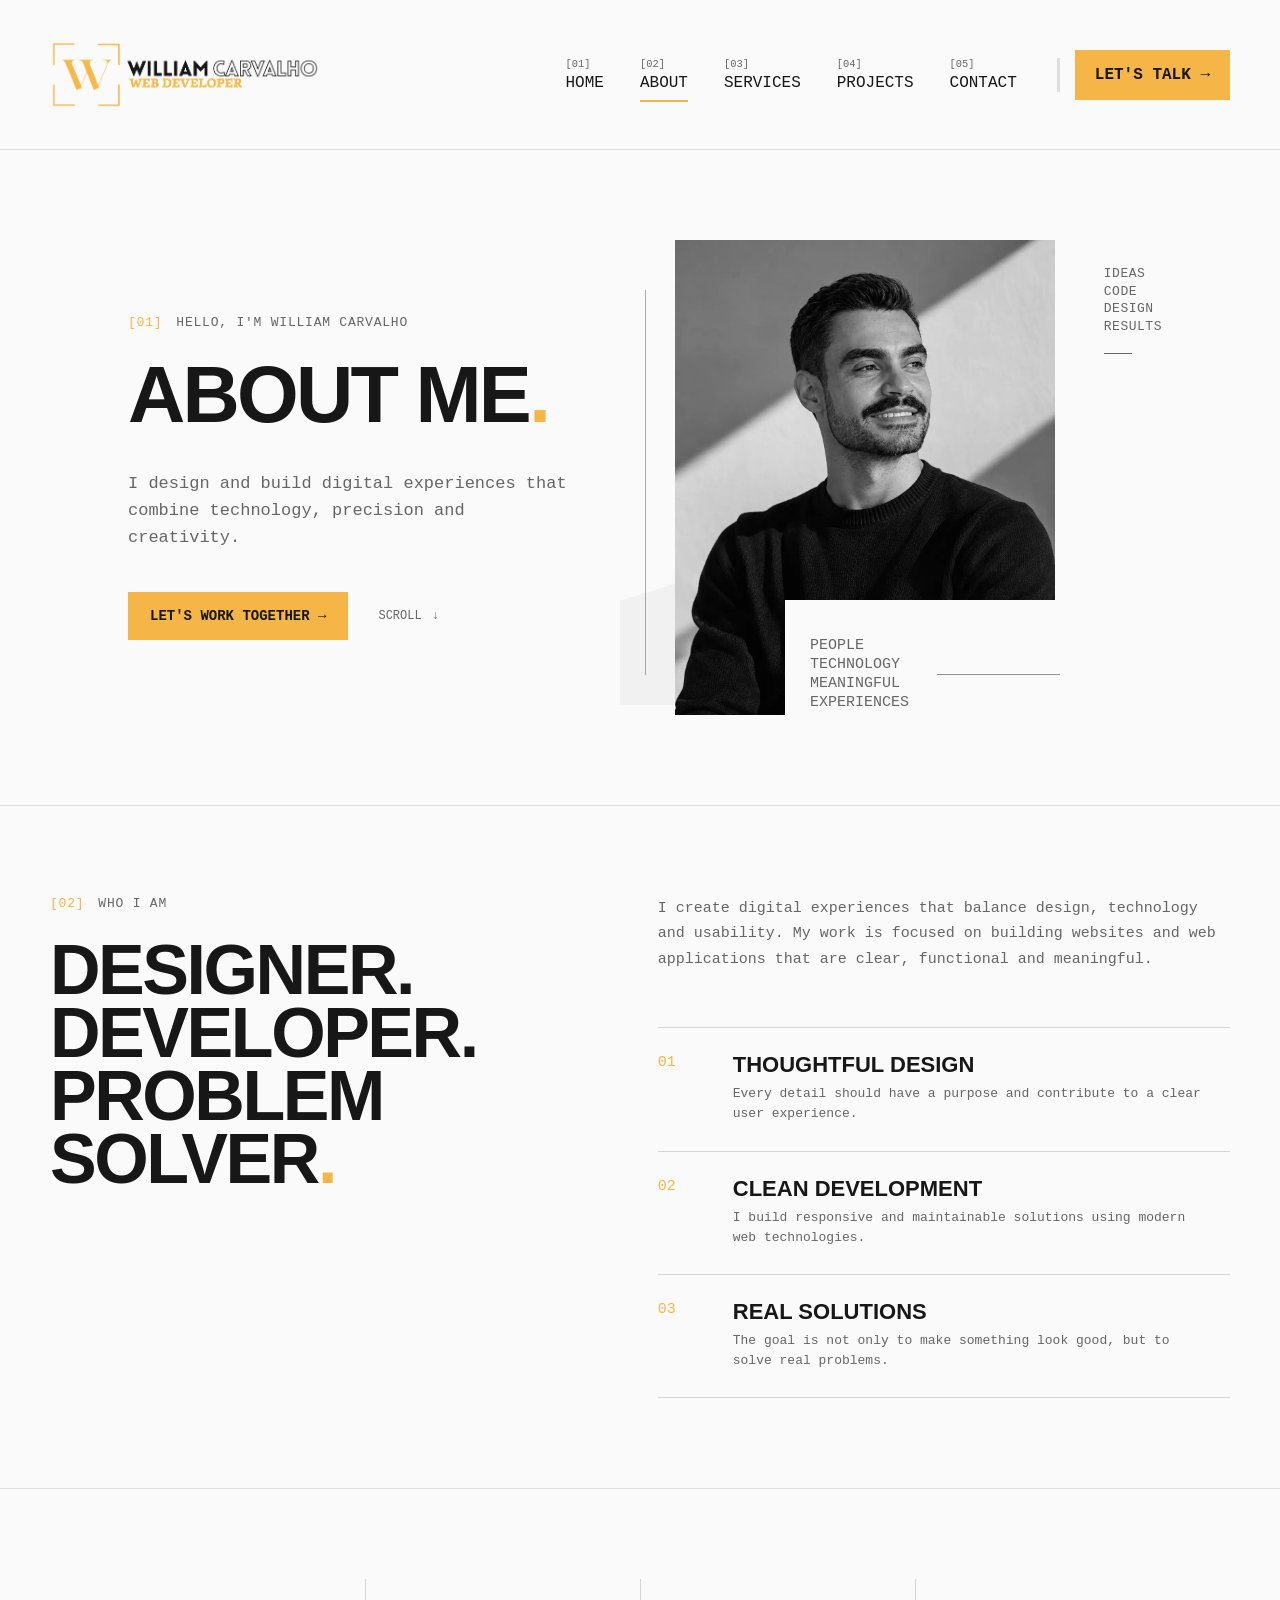
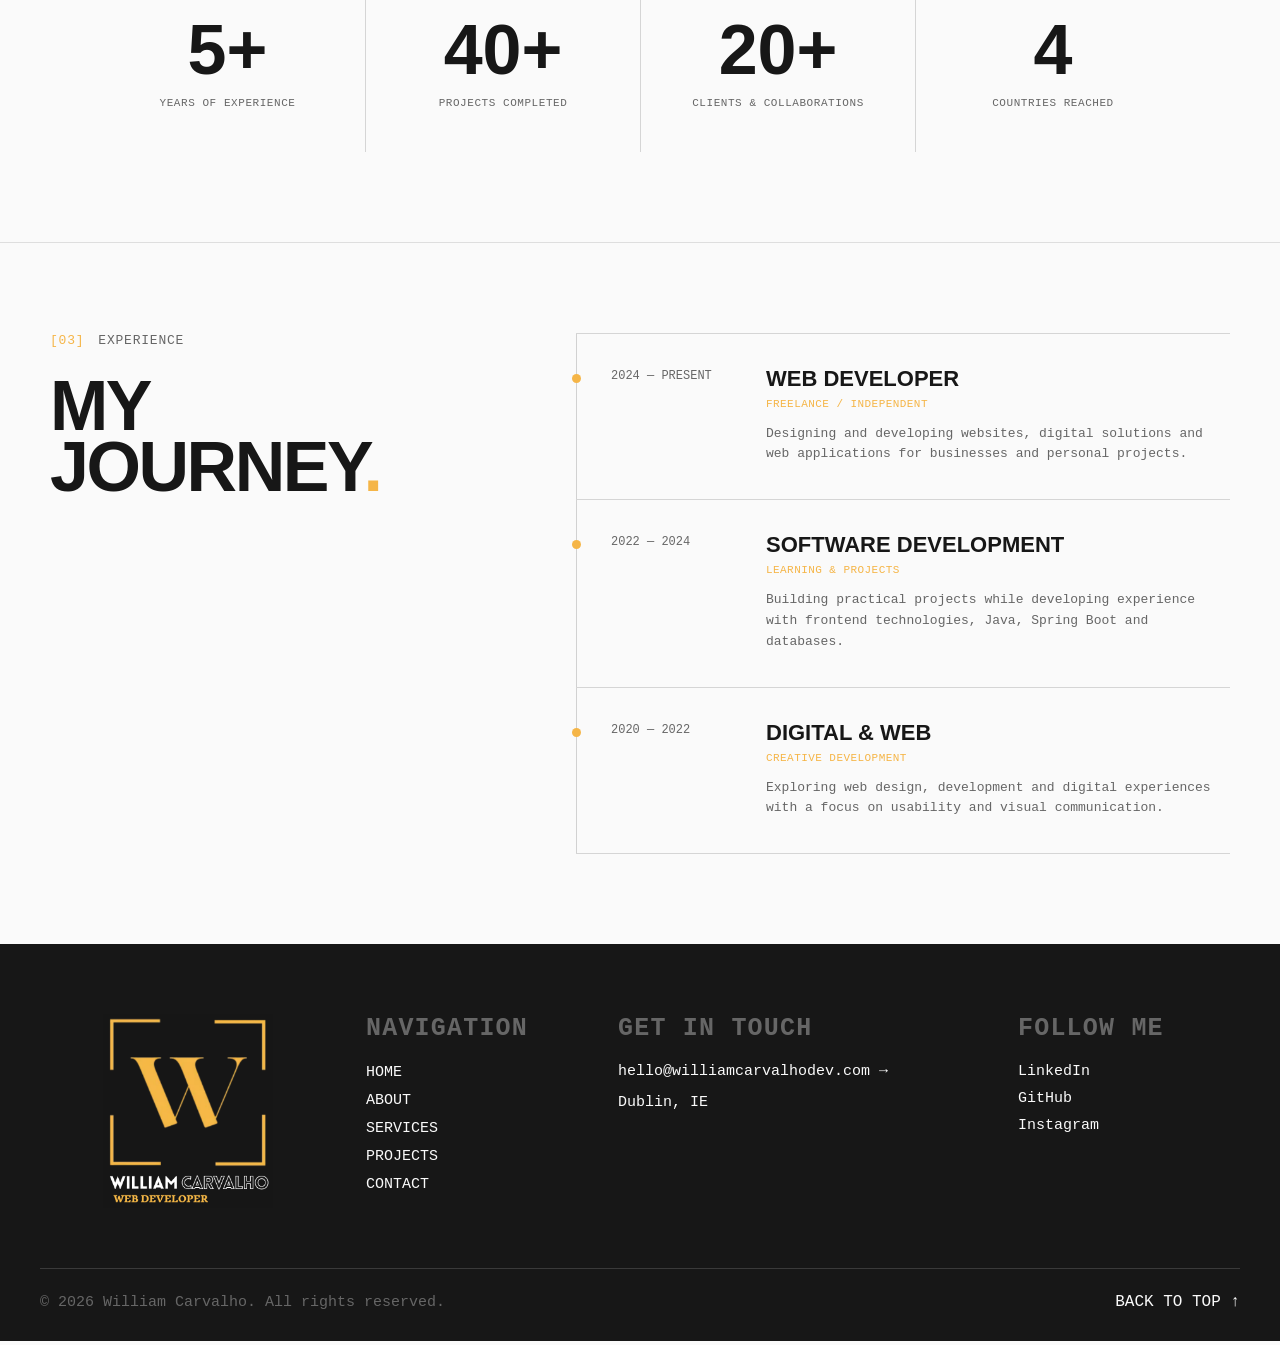
==== commit 60370ad4: "add my journer structure and responsive css styling" ====
--- a/about.html
+++ b/about.html
@@ -210,6 +210,60 @@
                 </div>
             </div>
         </section>
+
+        <!-- My journey section -->
+        <section class="about-journey" id="journey">
+            <div class="container about-journey-container">
+                <div class="about-journey-heading">
+                    <div class="section-label">
+                        <span>[03]</span>
+                        <span>Experience</span>
+                    </div>
+                    <h2>
+                        My<br>
+                        Journey<span class="section-dot">.</span>
+                    </h2>
+                </div>
+                <div class="about-journey-timeline">
+                    <article class="journey-item">
+                        <span class="journey-year">2024 — Present</span>
+                        <div class="journey-content">
+                            <h3>Web Developer</h3>
+                            <span class="journey-company">Freelance / Independent</span>
+                            <p>
+                                Designing and developing websites, digital solutions
+                                and web applications for businesses and personal projects.
+                            </p>
+                        </div>
+                    </article>
+
+                    <article class="journey-item">
+                        <span class="journey-year">2022 — 2024</span>
+
+                        <div class="journey-content">
+                            <h3>Software Development</h3>
+                            <span class="journey-company">Learning & Projects</span>
+                            <p>
+                                Building practical projects while developing experience
+                                with frontend technologies, Java, Spring Boot and databases.
+                            </p>
+                        </div>
+                    </article>
+
+                    <article class="journey-item">
+                        <span class="journey-year">2020 — 2022</span>
+                        <div class="journey-content">
+                            <h3>Digital & Web</h3>
+                            <span class="journey-company">Creative Development</span>
+                            <p>
+                                Exploring web design, development and digital experiences
+                                with a focus on usability and visual communication.
+                            </p>
+                        </div>
+                    </article>
+                </div>
+            </div>
+        </section>
     </main>
 
     <!-- Footer -->
--- a/css/style.css
+++ b/css/style.css
@@ -1174,6 +1174,123 @@
     text-transform: uppercase;
 }
 
+/* My journey section */
+.about-journey {
+    width: 100%;
+    padding: 110px 40px;
+    border-top: 1px solid rgba(23, 23, 23, 0.12);
+}
+
+.about-journey-container {
+    width: 100%;
+    max-width: 1400px;
+    margin-inline: auto;
+    display: grid;
+    grid-template-columns: minmax(0, 0.8fr) minmax(0, 1.2fr);
+    gap: 90px;
+    align-items: start;
+}
+
+.about-journey-heading .section-label {
+    margin-bottom: 28px;
+    display: flex;
+    align-items: center;
+    gap: 14px;
+    color: var(--color-gray);
+    font-family: var(--font-lekton);
+    font-size: 13px;
+    text-transform: uppercase;
+    letter-spacing: 0.06em;
+}
+
+.about-journey-heading .section-label span:first-child {
+    color: var(--color-accent);
+}
+
+.about-journey-heading h2 {
+    margin: 0;
+    font-family: var(--font-lovelo);
+    font-size: 70px;
+    font-weight: 900;
+    line-height: 0.88;
+    letter-spacing: -0.035em;
+    text-transform: uppercase;
+    color: var(--color-dark);
+}
+
+.about-journey-timeline {
+    width: 100%;
+    border-top: 1px solid rgba(23, 23, 23, 0.16);
+}
+
+.journey-item {
+    position: relative;
+    width: 100%;
+    padding: 34px 0 34px 35px;
+    display: grid;
+    grid-template-columns: 150px minmax(0, 1fr);
+    gap: 35px;
+    border-bottom: 1px solid rgba(23, 23, 23, 0.16);
+}
+
+.journey-item::before {
+    content: "";
+    position: absolute;
+    left: 0;
+    top: 0;
+    bottom: 0;
+    width: 1px;
+    background: rgba(23, 23, 23, 0.18);
+}
+
+.journey-item::after {
+    content: "";
+    position: absolute;
+    left: -4px;
+    top: 40px;
+    width: 9px;
+    height: 9px;
+    background: var(--color-accent);
+    border-radius: 50%;
+}
+
+.journey-year {
+    color: var(--color-gray);
+    font-family: var(--font-lekton);
+    font-size: 13px;
+    line-height: 1.4;
+    text-transform: uppercase;
+}
+
+.journey-content h3 {
+    margin: 0 0 8px;
+    font-family: var(--font-lovelo);
+    font-size: 22px;
+    font-weight: 900;
+    line-height: 1;
+    text-transform: uppercase;
+    color: var(--color-dark);
+}
+
+.journey-company {
+    display: block;
+    margin-bottom: 14px;
+    color: var(--color-accent);
+    font-family: var(--font-lekton);
+    font-size: 11px;
+    text-transform: uppercase;
+    letter-spacing: 0.04em;
+}
+
+.journey-content p {
+    max-width: 520px;
+    margin: 0;
+    color: var(--color-gray);
+    font-family: var(--font-lekton);
+    font-size: 13px;
+    line-height: 1.6;
+}
+
 /* Footer */
 .site-footer {
     padding: 70px 0 30px;
@@ -1425,1626 +1542,1707 @@
         padding: 90px 50px;
     }
 
+    /* My journey section */
+    .about-journey {
+        padding: 90px 50px;
+    }
+
+    .about-journey-heading h2 {
+        font-size: 70px;
+    }
+
+    .journey-item {
+        grid-template-columns: 120px minmax(0, 1fr);
+    }
+
+    .journey-year {
+        font-size: 12px;
+    }
+}
+
 /* Tablet */
 @media (max-width: 1024px) {
 
-        /* Header */
-        .header-container {
-            padding: 35px 50px;
-            gap: 25px;
-        }
-
-        .site-logo img {
-            width: 190px;
-        }
-
-        .main-navigation {
-            padding-right: 25px;
-        }
-
-        .main-navigation ul {
-            gap: 30px;
-        }
-
-        .main-navigation a {
-            font-size: 12px;
-        }
-
-        .header-cta {
-            padding: 10px 13px;
-            font-size: 12px;
-        }
-
-        /* Hero Section */
-        .hero {
-            padding: 60px 50px;
-        }
-
-        .hero-container {
-            gap: 15px;
-        }
-
-        .hero-label {
-            margin-bottom: 24px;
-            font-size: 11px;
-        }
-
-        .hero-title {
-            font-size: clamp(52px, 6vw, 82px);
-            line-height: 0.9;
-        }
-
-        .hero-description {
-            max-width: 440px;
-            margin-top: 30px;
-            font-size: 15px;
-            line-height: 1.5;
-        }
-
-        .hero-actions {
-            margin-top: 30px;
-            gap: 20px;
-        }
-
-        .hero-cta {
-            padding: 14px 18px;
-            font-size: 12px;
-        }
-
-        .hero-scroll {
-            font-size: 11px;
-        }
-
-        .hero-image img {
-            max-width: 560px;
-        }
-
-        .hero-image-caption {
-            max-width: 560px;
-
-            padding-top: 16px;
-        }
-
-        .hero-image-caption p,
-        .hero-image-caption>span {
-            font-size: 11px;
-        }
-
-        /* Featured Project Section */
-        .featured-projects {
-            padding: 60px 50px;
-        }
-
-        .featured-projects-header {
-            width: 100%;
-            display: flex;
-            flex-direction: column;
-            gap: 30px;
-        }
-
-        .featured-projects-heading {
-            gap: 14px;
-        }
-
-        .section-label {
-            font-size: 11px;
-        }
-
-        .featured-projects-heading h2 {
-            font-size: 50px;
-        }
-
-        .featured-projects-intro {
-            max-width: 100%;
-            gap: 24px;
-        }
-
-        .featured-projects-intro p {
-            max-width: 320px;
-            font-size: 12px;
-            line-height: 1.45;
-        }
-
-        .section-link {
-            font-size: 11px;
-        }
-
-        .projects-grid {
-            height: 650px;
-            gap: 20px;
-        }
-
-        .project-info {
-            padding-top: 12px;
-            gap: 15px;
-        }
-
-        .project-meta {
-            font-size: 10px;
-        }
-
-        .project-title {
-            font-size: clamp(22px, 2.8vw, 30px);
-        }
-
-        .project-info p {
-            max-width: 340px;
-            font-size: 11px;
-        }
-
-        .project-arrow {
-            font-size: 18px;
-        }
-
-        /* About Intro Section */
-        .about-preview {
-            padding: 60px 50px;
-        }
-
-        .about-preview-container {
-            grid-template-columns: 0.9fr 1.2fr 1fr;
-            gap: 20px;
-        }
-
-        .about-preview-heading h2 {
-            font-size: 50px;
-        }
-
-        .about-preview-content {
-            max-width: 460px;
-            gap: 24px;
-        }
-
-        .about-preview-content p {
-            font-size: 12px;
-            line-height: 1.55;
-        }
-
-        .about-preview-link {
-            padding: 13px 16px;
-            font-size: 11px;
-        }
-
-        .about-stat {
-            padding: 0 15px;
-        }
-
-        .about-stat strong {
-            font-size: 23px;
-        }
-
-        .about-stat span {
-            font-size: 8px;
-        }
-
-        /* Service content */
-        .services-preview {
-            padding: 60px 50px;
-        }
-
-        .services-heading h2 {
-            width: 100%;
-            font-size: 50px;
-        }
-
-        .service-content h3 {
-            font-size: 26px;
-        }
-
-        .service-content p {
-            font-size: 11px;
-        }
-
-        .service-content a {
-            font-size: 11px;
-        }
-
-        /* Process section */
-        .process-preview {
-            padding: 60px 50px;
-        }
-
-        .process-header {
-            width: 100%;
-            display: flex;
-            flex-direction: column;
-            gap: 24px;
-        }
-
-        .process-heading {
-            width: 100%;
-        }
-
-        .process-heading h2 {
-            width: 100%;
-            font-size: 50px;
-        }
-
-        .process-intro {
-            width: 100%;
-            display: flex;
-            flex-direction: column;
-            align-items: flex-start;
-            justify-content: flex-start;
-            gap: 14px;
-        }
-
-        .process-intro p {
-            width: 100%;
-            max-width: 420px;
-            margin: 0;
-            font-size: 13px;
-            line-height: 1.5;
-        }
-
-        .process-intro .section-link {
-            margin: 0;
-            align-self: flex-start;
-            font-size: 11px;
-        }
-
-        .process-grid {
-            width: 100%;
-            display: grid;
-            grid-template-columns: repeat(2, minmax(0, 1fr));
-            border-top: 1px solid rgba(23, 23, 23, 0.18);
-        }
-
-        .process-item:nth-child(1) {
-            grid-column: 1;
-            grid-row: 1;
-        }
-
-        .process-item:nth-child(2) {
-            grid-column: 2;
-            grid-row: 1;
-        }
-
-        .process-item:nth-child(3) {
-            grid-column: 2;
-            grid-row: 2;
-        }
-
-        .process-item:nth-child(4) {
-            grid-column: 1;
-            grid-row: 2;
-        }
-
-        .process-item {
-            position: relative;
-            min-width: 0;
-            padding: 26px;
-            display: flex;
-            flex-direction: column;
-            border-left: 1px solid rgba(23, 23, 23, 0.18);
-            border-bottom: 1px solid rgba(23, 23, 23, 0.18);
-        }
-
-        .process-item:nth-child(1),
-        .process-item:nth-child(4) {
-            padding-left: 0;
-            padding-right: 26px;
-            border-left: 0;
-        }
-
-        .process-item:nth-child(3),
-        .process-item:nth-child(4) {
-            border-bottom: 0;
-        }
-
-        .process-top {
-            width: 100%;
-            display: flex;
-            align-items: center;
-            justify-content: space-between;
-            gap: 20px;
-        }
-
-        .process-number {
-            font-size: 24px;
-        }
-
-        .process-step {
-            font-size: 10px;
-        }
-
-        .process-content h3 {
-            font-size: 26px;
-        }
-
-        .process-content p {
-            width: 100%;
-            max-width: 320px;
-            margin: 0;
-            font-size: 13px;
-            line-height: 1.5;
-        }
-
-        .process-arrow {
-            width: 24px;
-            height: 24px;
-            margin: 0;
-            padding: 0;
-            display: flex;
-            align-items: center;
-            justify-content: center;
-            background: var(--color-bg);
-            color: var(--color-accent);
-            font-family: var(--font-lekton);
-            font-size: 0;
-            z-index: 2;
-        }
-
-        .process-item:nth-child(1) .process-arrow {
-            position: absolute;
-            top: 50%;
-            right: -12px;
-            bottom: auto;
-            left: auto;
-            transform: translateY(-50%);
-        }
-
-        .process-item:nth-child(1) .process-arrow::before {
-            content: "→";
-            font-size: 20px;
-            line-height: 1;
-        }
-
-        .process-item:nth-child(2) .process-arrow {
-            position: absolute;
-            top: auto;
-            right: auto;
-            bottom: -12px;
-            left: 50%;
-            transform: translateX(-50%);
-        }
-
-        .process-item:nth-child(2) .process-arrow::before {
-            content: "↓";
-            font-size: 15px;
-            line-height: 1;
-        }
-
-        .process-item:nth-child(3) .process-arrow {
-            position: absolute;
-            top: 50%;
-            right: auto;
-            bottom: auto;
-            left: -12px;
-            transform: translateY(-50%);
-        }
-
-        .process-item:nth-child(3) .process-arrow::before {
-            content: "←";
-            font-size: 20px;
-            line-height: 1;
-        }
-
-        /* About hero section */
-        .hero-description {
-            font-size: 15px;
-        }
-
-        .about-page-hero-side-text {
-            right: 0px;
-            font-size: 11px;
-        }
-
-        .about-page-hero-caption {
-            right: 60px;
-            bottom: -35px;
-            width: 230px;
-            height: 120px;
-            padding: 13px 20px;
-        }
-
-        .about-page-hero-caption p {
-            font-size: 12px;
-        }
-
-        /* Who I am section */
-        .about-who {
-            padding: 60px 50px;
-        }
-
-        .about-who-container {
-            grid-template-columns: 1fr;
-            gap: 45px;
-        }
-
-        .about-who-heading .section-label {
-            margin-bottom: 20px;
-            font-size: 10px;
-        }
-
-        .about-who-heading h2 {
-            font-size: 50px;
-        }
-
-        .about-who-content {
-            max-width: 100%;
-            margin-left: 0;
-        }
-
-        .about-who-intro {
-            max-width: 560px;
-            margin-bottom: 40px;
-            font-size: 14px;
-            line-height: 1.6;
-        }
-
-        .about-who-point {
-            grid-template-columns: 42px minmax(0, 1fr);
-            padding: 22px 0;
-            gap: 15px;
-        }
-
-        .about-who-point h3 {
-            font-size: 28px;
-        }
-
-        .about-who-point p {
-            font-size: 12px;
-        }
-
-        /* Numbers section */
-        .about-numbers {
-            width: 100%;
-            padding: 0px 50px 60px;
-            border-top: none;
-        }
-
-        .about-numbers-container {
-            width: 100%;
-            max-width: 1400px;
-            margin-inline: auto;
-        }
-
-        .about-numbers-grid {
-            width: 100%;
-            max-width: 1100px;
-            margin-inline: auto;
-            display: grid;
-            grid-template-columns: repeat(4, minmax(0, 1fr));
-        }
-
-        .about-number-item {
-            min-width: 0;
-            padding: 40px 30px;
-            display: flex;
-            flex-direction: column;
-            align-items: center;
-            justify-content: center;
-            text-align: center;
-            border-left: 1px solid rgba(23, 23, 23, 0.16);
-        }
-
-        .about-number-item:first-child {
-            border-left: 0;
-        }
-
-        .about-number-item strong {
-            font-size: 50px;
-        }
-
-        .about-number-item span {
-            font-size: 10px;
-        }
-
-        /* Footer */
-        .site-footer {
-            padding: 30px 30px;
-        }
-
-        .site-footer .container {
-            padding-inline: 00px;
-        }
-
-        .footer-content {
-            display: grid;
-            grid-template-columns: 1fr 1.3fr 1fr;
-            gap: 20px 10px;
-            width: 100%;
-            margin-inline: auto;
-            padding-bottom: 20px;
-            padding-left: 13px;
-        }
-
-        .footer-navigation {
-            grid-column: 1;
-            grid-row: 1;
-            width: 100%;
-            text-align: left;
-        }
-
-        .footer-contact-section {
-            grid-column: 2;
-            grid-row: 1;
-            width: 100%;
-            text-align: left;
-        }
-
-        .footer-contact {
-            align-items: flex-start;
-        }
-
-        .footer-social-section {
-            grid-column: 3;
-            grid-row: 1;
-            width: 100%;
-            text-align: left;
-        }
-
-        .footer-social {
-            align-items: flex-start;
-        }
-
-        .footer-logo {
-            grid-column: 1 / -1;
-            grid-row: 2;
-            width: 100%;
-            display: flex;
-            justify-content: center;
-            margin-top: 10px;
-        }
-
-        .footer-logo-desktop {
-            display: none;
-        }
-
-        .footer-logo-mobile {
-            display: block;
-        }
-
-        .footer-logo img {
-            width: 300px;
-        }
-
-        .site-footer h2 {
-            font-size: 18px;
-        }
-
-        .footer-navigation ul {
-            margin: 0;
-            padding: 0;
-            text-align: left;
-        }
-
-        .footer-navigation li+li {
-            margin-top: 8px;
-        }
-
-        .footer-navigation a {
-            font-size: 13px;
-        }
-
-        .footer-contact a {
-            font-size: 13px;
-        }
-
-        .footer-contact p {
-            font-size: 13px;
-        }
-
-        .footer-social a {
-            font-size: 13px;
-        }
-
-        .footer-bottom {
-            width: 100%;
-            max-width: 900px;
-            margin-inline: auto;
-        }
-
-        .footer-bottom p {
-            font-size: 13px;
-        }
-
-        .back-to-top {
-            font-size: 12px;
-        }
-
-    }
-
-    /* Mobile */
-    @media (max-width: 768px) {
-
-        /* Header */
-        .header-container {
-            position: relative;
-            min-height: 76px;
-            padding: 30px 40px;
-            display: flex;
-            align-items: center;
-            gap: 16px;
-        }
-
-        .site-logo {
-            margin-right: auto;
-        }
-
-        .site-logo img {
-            width: 250px;
-        }
-
-        .header-cta {
-            display: none;
-        }
-
-        .menu-toggle {
-            display: flex;
-            align-items: center;
-            justify-content: center;
-            padding: 0;
-            border: 0;
-            background: transparent;
-            color: var(--color-dark);
-            font-size: 36px;
-            cursor: pointer;
-            z-index: 1001;
-        }
-
-        .main-navigation {
-            position: absolute;
-            top: 100%;
-            left: 0;
-            width: 100%;
-            margin: 0;
-            padding: 0;
-            border-top: 1px solid rgba(23, 23, 23, 0.12);
-            border-bottom: 1px solid rgba(23, 23, 23, 0.18);
-            background: var(--color-bg);
-            box-shadow: 0 14px 28px rgba(23, 23, 23, 0.10);
-            opacity: 0;
-            visibility: hidden;
-            pointer-events: none;
-            transform: translateY(-8px);
-            transition:
-                opacity 0.25s ease,
-                transform 0.25s ease,
-                visibility 0.25s ease;
-
-            z-index: 1000;
-        }
-
-        .main-navigation.is-open {
-            opacity: 1;
-            visibility: visible;
-            pointer-events: auto;
-            transform: translateY(0);
-        }
-
-        .main-navigation ul {
-            width: 100%;
-            margin: 0;
-            padding: 20px;
-            display: flex;
-            flex-direction: column;
-            align-items: stretch;
-            gap: 0;
-            list-style: none;
-            background: var(--color-bg);
-        }
-
-        .main-navigation li {
-            width: 100%;
-            border-bottom: 1px solid rgba(23, 23, 23, 0.12);
-        }
-
-        .main-navigation li:last-child {
-            border-bottom: 0;
-        }
-
-        .main-navigation a {
-            width: 100%;
-            padding: 18px 0;
-            display: flex;
-            flex-direction: row;
-            align-items: center;
-            gap: 14px;
-            font-size: 14px;
-        }
-
-        .nav-number {
-            min-width: 34px;
-            color: var(--color-accent);
-            font-size: 10px;
-        }
-
-        .main-navigation a[aria-current="page"]::after {
-            display: none;
-        }
-
-        .hero {
-            padding: 60px 40px;
-        }
-
-        .hero-container {
-            grid-template-columns: 1fr;
-            gap: 50px;
-        }
-
-        .hero-content {
-            max-width: 620px;
-        }
-
-        .hero-title {
-            font-size: clamp(54px, 11vw, 86px);
-            line-height: 0.88;
-        }
-
-        .hero-description {
-            max-width: 520px;
-            font-size: 15px;
-        }
-
-        .hero-visual {
-            width: 100%;
-        }
-
-        .hero-image img {
-            max-width: 620px;
-        }
-
-        .hero-image-caption {
-            max-width: 620px;
-        }
-
-        /*Featured Project Section */
-        .featured-projects {
-            padding: 60px 40px;
-        }
-
-        .featured-projects-header {
-            display: grid;
-            grid-template-columns: 1fr;
-            grid-template-rows: auto auto;
-            gap: 24px;
-            align-items: start;
-            margin-bottom: 40px;
-        }
-
-        .featured-projects-heading {
-            grid-column: 1;
-            grid-row: 1;
-            width: 100%;
-            gap: 14px;
-        }
-
-        .section-label {
-            font-size: 10px;
-        }
-
-        .featured-projects-heading h2 {
-            font-size: 60px;
-        }
-
-        .featured-projects-intro {
-            grid-column: 1;
-            grid-row: 2;
-            width: 100%;
-            max-width: 100%;
-            margin: 0;
-            padding: 0;
-            display: flex;
-            flex-direction: column;
-            align-items: flex-start;
-            justify-content: flex-start;
-            gap: 14px;
-        }
-
-        .featured-projects-intro p {
-            width: 100%;
-            max-width: 520px;
-            margin: 0;
-            font-size: 13px;
-            line-height: 1.5;
-        }
-
-        .section-link {
-            margin: 0;
-            font-size: 10px;
-        }
-
-        .projects-grid {
-            height: auto;
-            display: grid;
-            grid-template-columns: 1fr;
-            grid-template-rows: auto;
-            gap: 45px;
-        }
-
-        .project-card-large,
-        .project-card-small,
-        .project-card-medium {
-            grid-column: 1;
-            grid-row: auto;
-            height: auto;
-        }
-
-        .project-image {
-            flex: none;
-            width: 100%;
-            aspect-ratio: 16 / 10;
-        }
-
-        .project-card-small .project-image,
-        .project-card-medium .project-image {
-            aspect-ratio: 16 / 9;
-        }
-
-        .project-info {
-            padding-top: 12px;
-            gap: 15px;
-        }
-
-        .project-meta {
-            font-size: 10px;
-        }
-
-        .project-title {
-            font-size: 28px;
-        }
-
-        .project-info p {
-            max-width: 420px;
-            font-size: 12px;
-        }
-
-        .project-arrow {
-            font-size: 18px;
-        }
-
-        /* About Intro Section */
-        .about-preview {
-            padding: 60px 40px;
-        }
-
-        .about-preview-container {
-            grid-template-columns: 1fr;
-            grid-template-rows: auto auto auto;
-            gap: 30px;
-        }
-
-        .about-preview-heading {
-            grid-column: 1;
-            grid-row: 1;
-            width: 100%;
-        }
-
-        .about-preview-heading h2 {
-            font-size: 60px;
-        }
-
-        .about-preview-content {
-            grid-column: 1;
-            grid-row: 2;
-            width: 100%;
-            max-width: 560px;
-            gap: 20px;
-        }
-
-        .about-preview-content p {
-            font-size: 13px;
-            line-height: 1.55;
-        }
-
-        .about-preview-link {
-            padding: 13px 16px;
-            font-size: 10px;
-        }
-
-        .about-preview-stats {
-            grid-column: 1;
-            grid-row: 3;
-            width: 100%;
-            display: grid;
-            grid-template-columns: repeat(3, 1fr);
-            gap: 0;
-            margin-top: 10px;
-        }
-
-        .about-stat {
-            padding: 0 20px;
-            border-bottom: 0;
-            border-left: 1px solid rgba(23, 23, 23, 0.18);
-        }
-
-        .about-stat:first-child {
-            border-left: 0;
-            padding-left: 0;
-        }
-
-        .about-stat:last-child {
-            padding-right: 0;
-        }
-
-        .about-stat strong {
-            margin-bottom: 8px;
-            font-size: 45px;
-        }
-
-        .about-stat span {
-            font-size: 13px;
-            line-height: 1.4;
-        }
-
-        /* Service content */
-        .services-preview {
-            padding: 60px 40px;
-        }
-
-        .services-header {
-            width: 100%;
-            display: flex;
-            flex-direction: column;
-            gap: 24px;
-            margin-bottom: 40px;
-        }
-
-        .services-heading {
-            width: 100%;
-        }
-
-        .services-heading h2 {
-            width: 100%;
-            font-size: 60px;
-        }
-
-        .services-intro {
-            width: 100%;
-            display: flex;
-            flex-direction: column;
-            align-items: flex-start;
-            justify-content: flex-start;
-            gap: 14px;
-        }
-
-        .services-intro p {
-            width: 100%;
-            max-width: 520px;
-            margin: 0;
-            font-size: 13px;
-            line-height: 1.5;
-        }
-
-        .services-intro .section-link {
-            margin: 0;
-            align-self: flex-start;
-            font-size: 10px;
-        }
-
-        .services-grid {
-            width: 100%;
-            grid-template-columns: 1fr;
-            border-top: 1px solid rgba(23, 23, 23, 0.18);
-        }
-
-        .service-item {
-            width: 100%;
-            padding: 24px 0;
-            border-left: 0;
-            border-bottom: 1px solid rgba(23, 23, 23, 0.18);
-        }
-
-        .service-item:first-child {
-            padding-left: 0;
-        }
-
-        .service-item:last-child {
-            padding-right: 0;
-            border-bottom: 0;
-        }
-
-        .service-content {
-            grid-template-rows:
-                minmax(40px, auto) minmax(80px, auto) auto;
-        }
-
-        .service-content h3 {
-            font-size: 30px;
-        }
-
-        .service-content p {
-            font-size: 13px;
-        }
-
-        .service-content a {
-            font-size: 11px;
-        }
-
-        /* Process section */
-        .process-preview {
-            padding: 60px 40px;
-        }
-
-        .process-heading h2 {
-            font-size: 45px;
-        }
-
-        .process-number {
-            font-size: 17px;
-        }
-
-        .process-step {
-            font-size: 10px;
-        }
-
-        .process-content h3 {
-            font-size: 17px;
-        }
-
-        .process-grid {
-            width: 100%;
-            display: grid;
-            grid-template-columns: repeat(2, minmax(0, 1fr));
-            grid-template-rows: repeat(2, auto);
-            border-top: 1px solid rgba(23, 23, 23, 0.18);
-        }
-
-        .process-item {
-            min-height: 0;
-            padding: 22px 16px;
-            display: flex;
-            flex-direction: column;
-            justify-content: flex-start;
-        }
-
-        .process-item:nth-child(1),
-        .process-item:nth-child(4) {
-            padding-left: 0;
-            padding-right: 16px;
-        }
-
-        .process-item:nth-child(2),
-        .process-item:nth-child(3) {
-            padding-left: 16px;
-            padding-right: 0;
-        }
-
-        .process-content p {
-            width: 100%;
-            max-width: 100%;
-            min-height: 0;
-            margin: 0;
-            font-size: 12px;
-            line-height: 1.55;
-        }
-
-        .process-item:nth-child(2) .process-arrow::before {
-            content: "↓";
-            font-size: 17px;
-            line-height: 1;
-        }
-
-        /* About hero section */
-        .about-page-hero-deco-line~.hero-image {
-            position: relative;
-            width: calc(100% - 90px);
-            max-width: 620px;
-            margin-left: 30px;
-            z-index: 2;
-        }
-
-        .about-page-hero-side-text {
-            right: 0;
-            font-size: 11px;
-        }
-
-        .about-page-hero-caption {
-            right: 40px;
-            bottom: -5px;
-            width: 280px;
-            height: 100px;
-            padding: 13px 20px;
-        }
-
-        .about-page-hero-caption p {
-            font-size: 12px;
-        }
-
-        /* Who I am section */
-        .about-who {
-            padding: 60px 40px;
-        }
-
-        .about-who-heading h2 {
-            font-size: 60px;
-        }
-
-        .about-who-point {
-            padding: 15px 0;
-            gap: 5px;
-        }
-
-        .about-who-intro {
-            font-size: 13px;
-        }
-
-        .about-who-point p {
-            font-size: 13px;
-        }
-
-        /* Numbers section */
-        .about-numbers {
-            padding: 0px 40px 60px;
-        }
-
-        .about-numbers-grid {
-            position: relative;
-            max-width: 560px;
-            margin-inline: auto;
-            grid-template-columns: repeat(2, minmax(0, 1fr));
-        }
-
-        .about-numbers-grid::after {
-            content: "";
-            position: absolute;
-            left: 0;
-            top: 50%;
-            width: 100%;
-            height: 1px;
-            background: rgba(23, 23, 23, 0.16);
-            transform: translateY(-50%);
-        }
-
-        .about-number-item {
-            padding: 28px 20px;
-            align-items: center;
-            text-align: center;
-        }
-
-        .about-number-item:nth-child(odd) {
-            border-left: 0;
-            padding-left: 20px;
-        }
-
-        .about-number-item:nth-child(even) {
-            padding-right: 20px;
-        }
-
-        /* Footer */
-        .site-footer {
-            padding: 20px 10px;
-        }
-
-        .site-footer .container {
-            padding-inline: 20px;
-        }
-
-        .footer-content {
-            grid-template-columns: 1fr 1.7fr 1fr;
-            gap: 10px;
-            padding-bottom: 20px;
-        }
-
-        .footer-social-section {
-            grid-column: 3;
-            grid-row: 1;
-            width: 100%;
-            text-align: left;
-        }
-
-        .footer-logo img {
-            width: 250px;
-        }
-
-        .site-footer h2 {
-            font-size: 14px;
-        }
-
-        .footer-navigation a {
-            font-size: 11px;
-        }
-
-        .footer-contact a {
-            font-size: 11px;
-        }
-
-        .footer-contact p {
-            font-size: 11px;
-        }
-
-        .footer-social a {
-            font-size: 11px;
-        }
-
-        .footer-bottom p {
-            font-size: 11px;
-        }
-
-        .back-to-top {
-            font-size: 11px;
-        }
-    }
-
-    /* Small Mobile */
-    @media (max-width: 460px) {
-
-        /* Header */
-        .header-container {
-            min-height: 76px;
-            padding: 30px 25px;
-            display: flex;
-            align-items: center;
-            width: 100%;
-        }
-
-        .site-logo {
-            margin-right: auto;
-        }
-
-        .site-logo img {
-            width: 240px;
-        }
-
-        .header-cta {
-            display: none;
-        }
-
-        /* Hero Section */
-        .hero {
-            padding: 40px 25px;
-        }
-
-        .hero-container {
-            gap: 40px;
-        }
-
-        .hero-label {
-            margin-bottom: 20px;
-            gap: 8px;
-            font-size: 10px;
-        }
-
-        .hero-title {
-            font-size: clamp(44px, 14vw, 64px);
-            line-height: 0.9;
-            letter-spacing: -0.03em;
-        }
-
-        .hero-description {
-            margin-top: 24px;
-            font-size: 14px;
-            line-height: 1.5;
-        }
-
-        .hero-actions {
-            margin-top: 28px;
-            flex-wrap: wrap;
-            gap: 18px;
-        }
-
-        .hero-cta {
-            padding: 13px 16px;
-            font-size: 11px;
-        }
-
-        .hero-scroll {
-            font-size: 10px;
-        }
-
-        .hero-image img {
-            max-width: 100%;
-        }
-
-        .hero-image-caption {
-            padding-top: 14px;
-        }
-
-        .hero-image-caption p,
-        .hero-image-caption>span {
-            font-size: 10px;
-        }
-
-        /* Featured Project Section */
-        .featured-projects {
-            padding: 40px 25px;
-        }
-
-        .featured-projects-header {
-            grid-template-columns: 1fr;
-            grid-template-rows: auto auto;
-            gap: 20px;
-            margin-bottom: 35px;
-        }
-
-        .featured-projects-heading {
-            grid-column: 1;
-            grid-row: 1;
-            width: 100%;
-            gap: 10px;
-        }
-
-        .section-label {
-            font-size: 9px;
-        }
-
-        .featured-projects-heading h2 {
-            font-size: 45px;
-        }
-
-        .featured-projects-intro {
-            grid-column: 1;
-            grid-row: 2;
-            width: 100%;
-            max-width: 100%;
-            margin: 0;
-            padding: 0;
-            display: flex;
-            flex-direction: column;
-            align-items: flex-start;
-            gap: 12px;
-        }
-
-        .featured-projects-intro p {
-            width: 100%;
-            max-width: 100%;
-            margin: 0;
-            font-size: 12px;
-            line-height: 1.5;
-        }
-
-        .section-link {
-            margin: 0;
-            font-size: 10px;
-        }
-
-        .projects-grid {
-            height: auto;
-            grid-template-columns: 1fr;
-            grid-template-rows: auto;
-            gap: 38px;
-        }
-
-        .project-card-large,
-        .project-card-small,
-        .project-card-medium {
-            grid-column: 1;
-            grid-row: auto;
-            height: auto;
-        }
-
-        .project-image {
-            flex: none;
-            width: 100%;
-            aspect-ratio: 4 / 3;
-        }
-
-        .project-card-small .project-image,
-        .project-card-medium .project-image {
-            aspect-ratio: 4 / 3;
-        }
-
-        .project-info {
-            padding-top: 10px;
-            gap: 12px;
-        }
-
-        .project-meta {
-            margin-bottom: 5px;
-            font-size: 9px;
-        }
-
-        .project-title {
-            font-size: 24px;
-        }
-
-        .project-info p {
-            margin-top: 6px;
-
-            font-size: 11px;
-            line-height: 1.4;
-        }
-
-        .project-arrow {
-            font-size: 17px;
-        }
-
-        /* About Intro Section */
-        .about-preview {
-            padding: 40px 25px;
-        }
-
-        .about-preview-heading h2 {
-            font-size: 45px;
-        }
-
-        .about-stat strong {
-            margin-bottom: 8px;
-            font-size: 35px;
-        }
-
-        /* Service Section */
-        .services-preview {
-            padding: 40px 25px;
-        }
-
-        .services-heading h2 {
-            font-size: 45px;
-        }
-
-        .services-intro p {
-            font-size: 13px;
-        }
-
-        .services-intro .section-link {
-            font-size: 11px;
-        }
-
-        .service-content {
-            grid-template-rows:
-                minmax(40px, auto) minmax(80px, auto) auto;
-        }
-
-        .service-content h3 {
-            font-size: 26px;
-        }
-
-        .service-content p {
-            font-size: 13px;
-        }
-
-        .service-content a {
-            font-size: 11px;
-        }
-
-        /* Process section */
-        .process-preview {
-            padding: 40px 25px;
-        }
-
-        /* About hero section */
-        .about-page-hero-side-text {
-            right: 10px;
-            font-size: 10px;
-        }
-
-        .about-page-hero-caption {
-            right: 40px;
-            bottom: -15px;
-            width: 220px;
-            height: 80px;
-            padding: 13px 20px;
-        }
-
-        .about-page-hero-caption p {
-            font-size: 10px;
-        }
-
-        /* Who I am section */
-        .about-who {
-            padding: 40px 25px;
-        }
-
-        .about-who-heading h2 {
-            font-size: 45px;
-        }
-
-        .about-who-intro {
-            font-size: 13px;
-        }
-
-        .about-who-point h3 {
-            font-size: 26px;
-        }
-
-        .about-who-point p {
-            font-size: 13px;
-        }
-
-        /* Numbers section */
-        .about-numbers {
-            padding: 0px 25px 40px;
-        }
-
-        /* Footer */
-        .site-footer {
-            padding: 40px 10px;
-        }
-
-        .site-footer .container {
-            padding-inline: 20px;
-        }
-
-        .footer-content {
-            display: grid;
-            grid-template-columns: 1fr;
-            gap: 30px;
-            width: 100%;
-            max-width: 100%;
-            margin-inline: auto;
-            justify-items: stretch;
-            text-align: left;
-        }
-
-        .footer-navigation {
-            grid-column: 1;
-            grid-row: 1;
-            width: 100%;
-        }
-
-        .footer-contact-section {
-            grid-column: 1;
-            grid-row: 2;
-            width: 100%;
-        }
-
-        .footer-social-section {
-            grid-column: 1;
-            grid-row: 3;
-            width: 100%;
-        }
-
-        .footer-logo {
-            grid-column: 1;
-            grid-row: 4;
-            width: 100%;
-            display: flex;
-            justify-content: center;
-            margin-top: 10px;
-        }
-
-        .footer-logo img {
-            width: 300px;
-        }
-
-        .footer-contact,
-        .footer-social {
-            align-items: flex-start;
-        }
-
-        .site-footer h2 {
-            font-size: 20px;
-        }
-
-        .footer-navigation a {
-            font-size: 13px;
-        }
-
-        .footer-contact a {
-            font-size: 13px;
-        }
-
-        .footer-contact p {
-            font-size: 13px;
-        }
-
-        .footer-social a {
-            font-size: 13px;
-        }
-
-        .footer-bottom {
-            display: flex;
-            flex-direction: row;
-            align-items: center;
-            justify-content: space-between;
-            gap: 20px;
-        }
-
-        .footer-bottom p {
-            font-size: 12px;
-        }
-
-        .back-to-top {
-            width: 35px;
-            height: 35px;
-            display: inline-flex;
-            align-items: center;
-            justify-content: center;
-            flex-shrink: 0;
-            border-radius: 50%;
-            background: var(--color-accent);
-            color: var(--color-dark);
-            font-size: 0;
-            text-decoration: none;
-            text-transform: none;
-        }
-
-        .back-to-top::before {
-            content: "↑";
-            font-size: 15px;
-            line-height: 1;
-        }
-
-    }+    /* Header */
+    .header-container {
+        padding: 35px 50px;
+        gap: 25px;
+    }
+
+    .site-logo img {
+        width: 190px;
+    }
+
+    .main-navigation {
+        padding-right: 25px;
+    }
+
+    .main-navigation ul {
+        gap: 30px;
+    }
+
+    .main-navigation a {
+        font-size: 12px;
+    }
+
+    .header-cta {
+        padding: 10px 13px;
+        font-size: 12px;
+    }
+
+    /* Hero Section */
+    .hero {
+        padding: 60px 50px;
+    }
+
+    .hero-container {
+        gap: 15px;
+    }
+
+    .hero-label {
+        margin-bottom: 24px;
+        font-size: 11px;
+    }
+
+    .hero-title {
+        font-size: clamp(52px, 6vw, 82px);
+        line-height: 0.9;
+    }
+
+    .hero-description {
+        max-width: 440px;
+        margin-top: 30px;
+        font-size: 15px;
+        line-height: 1.5;
+    }
+
+    .hero-actions {
+        margin-top: 30px;
+        gap: 20px;
+    }
+
+    .hero-cta {
+        padding: 14px 18px;
+        font-size: 12px;
+    }
+
+    .hero-scroll {
+        font-size: 11px;
+    }
+
+    .hero-image img {
+        max-width: 560px;
+    }
+
+    .hero-image-caption {
+        max-width: 560px;
+
+        padding-top: 16px;
+    }
+
+    .hero-image-caption p,
+    .hero-image-caption>span {
+        font-size: 11px;
+    }
+
+    /* Featured Project Section */
+    .featured-projects {
+        padding: 60px 50px;
+    }
+
+    .featured-projects-header {
+        width: 100%;
+        display: flex;
+        flex-direction: column;
+        gap: 30px;
+    }
+
+    .featured-projects-heading {
+        gap: 14px;
+    }
+
+    .section-label {
+        font-size: 11px;
+    }
+
+    .featured-projects-heading h2 {
+        font-size: 50px;
+    }
+
+    .featured-projects-intro {
+        max-width: 100%;
+        gap: 24px;
+    }
+
+    .featured-projects-intro p {
+        max-width: 320px;
+        font-size: 12px;
+        line-height: 1.45;
+    }
+
+    .section-link {
+        font-size: 11px;
+    }
+
+    .projects-grid {
+        height: 650px;
+        gap: 20px;
+    }
+
+    .project-info {
+        padding-top: 12px;
+        gap: 15px;
+    }
+
+    .project-meta {
+        font-size: 10px;
+    }
+
+    .project-title {
+        font-size: clamp(22px, 2.8vw, 30px);
+    }
+
+    .project-info p {
+        max-width: 340px;
+        font-size: 11px;
+    }
+
+    .project-arrow {
+        font-size: 18px;
+    }
+
+    /* About Intro Section */
+    .about-preview {
+        padding: 60px 50px;
+    }
+
+    .about-preview-container {
+        grid-template-columns: 0.9fr 1.2fr 1fr;
+        gap: 20px;
+    }
+
+    .about-preview-heading h2 {
+        font-size: 50px;
+    }
+
+    .about-preview-content {
+        max-width: 460px;
+        gap: 24px;
+    }
+
+    .about-preview-content p {
+        font-size: 12px;
+        line-height: 1.55;
+    }
+
+    .about-preview-link {
+        padding: 13px 16px;
+        font-size: 11px;
+    }
+
+    .about-stat {
+        padding: 0 15px;
+    }
+
+    .about-stat strong {
+        font-size: 23px;
+    }
+
+    .about-stat span {
+        font-size: 8px;
+    }
+
+    /* Service content */
+    .services-preview {
+        padding: 60px 50px;
+    }
+
+    .services-heading h2 {
+        width: 100%;
+        font-size: 50px;
+    }
+
+    .service-content h3 {
+        font-size: 26px;
+    }
+
+    .service-content p {
+        font-size: 11px;
+    }
+
+    .service-content a {
+        font-size: 11px;
+    }
+
+    /* Process section */
+    .process-preview {
+        padding: 60px 50px;
+    }
+
+    .process-header {
+        width: 100%;
+        display: flex;
+        flex-direction: column;
+        gap: 24px;
+    }
+
+    .process-heading {
+        width: 100%;
+    }
+
+    .process-heading h2 {
+        width: 100%;
+        font-size: 50px;
+    }
+
+    .process-intro {
+        width: 100%;
+        display: flex;
+        flex-direction: column;
+        align-items: flex-start;
+        justify-content: flex-start;
+        gap: 14px;
+    }
+
+    .process-intro p {
+        width: 100%;
+        max-width: 420px;
+        margin: 0;
+        font-size: 13px;
+        line-height: 1.5;
+    }
+
+    .process-intro .section-link {
+        margin: 0;
+        align-self: flex-start;
+        font-size: 11px;
+    }
+
+    .process-grid {
+        width: 100%;
+        display: grid;
+        grid-template-columns: repeat(2, minmax(0, 1fr));
+        border-top: 1px solid rgba(23, 23, 23, 0.18);
+    }
+
+    .process-item:nth-child(1) {
+        grid-column: 1;
+        grid-row: 1;
+    }
+
+    .process-item:nth-child(2) {
+        grid-column: 2;
+        grid-row: 1;
+    }
+
+    .process-item:nth-child(3) {
+        grid-column: 2;
+        grid-row: 2;
+    }
+
+    .process-item:nth-child(4) {
+        grid-column: 1;
+        grid-row: 2;
+    }
+
+    .process-item {
+        position: relative;
+        min-width: 0;
+        padding: 26px;
+        display: flex;
+        flex-direction: column;
+        border-left: 1px solid rgba(23, 23, 23, 0.18);
+        border-bottom: 1px solid rgba(23, 23, 23, 0.18);
+    }
+
+    .process-item:nth-child(1),
+    .process-item:nth-child(4) {
+        padding-left: 0;
+        padding-right: 26px;
+        border-left: 0;
+    }
+
+    .process-item:nth-child(3),
+    .process-item:nth-child(4) {
+        border-bottom: 0;
+    }
+
+    .process-top {
+        width: 100%;
+        display: flex;
+        align-items: center;
+        justify-content: space-between;
+        gap: 20px;
+    }
+
+    .process-number {
+        font-size: 24px;
+    }
+
+    .process-step {
+        font-size: 10px;
+    }
+
+    .process-content h3 {
+        font-size: 26px;
+    }
+
+    .process-content p {
+        width: 100%;
+        max-width: 320px;
+        margin: 0;
+        font-size: 13px;
+        line-height: 1.5;
+    }
+
+    .process-arrow {
+        width: 24px;
+        height: 24px;
+        margin: 0;
+        padding: 0;
+        display: flex;
+        align-items: center;
+        justify-content: center;
+        background: var(--color-bg);
+        color: var(--color-accent);
+        font-family: var(--font-lekton);
+        font-size: 0;
+        z-index: 2;
+    }
+
+    .process-item:nth-child(1) .process-arrow {
+        position: absolute;
+        top: 50%;
+        right: -12px;
+        bottom: auto;
+        left: auto;
+        transform: translateY(-50%);
+    }
+
+    .process-item:nth-child(1) .process-arrow::before {
+        content: "→";
+        font-size: 20px;
+        line-height: 1;
+    }
+
+    .process-item:nth-child(2) .process-arrow {
+        position: absolute;
+        top: auto;
+        right: auto;
+        bottom: -12px;
+        left: 50%;
+        transform: translateX(-50%);
+    }
+
+    .process-item:nth-child(2) .process-arrow::before {
+        content: "↓";
+        font-size: 15px;
+        line-height: 1;
+    }
+
+    .process-item:nth-child(3) .process-arrow {
+        position: absolute;
+        top: 50%;
+        right: auto;
+        bottom: auto;
+        left: -12px;
+        transform: translateY(-50%);
+    }
+
+    .process-item:nth-child(3) .process-arrow::before {
+        content: "←";
+        font-size: 20px;
+        line-height: 1;
+    }
+
+    /* About hero section */
+    .hero-description {
+        font-size: 15px;
+    }
+
+    .about-page-hero-side-text {
+        right: 0px;
+        font-size: 11px;
+    }
+
+    .about-page-hero-caption {
+        right: 60px;
+        bottom: -35px;
+        width: 230px;
+        height: 120px;
+        padding: 13px 20px;
+    }
+
+    .about-page-hero-caption p {
+        font-size: 12px;
+    }
+
+    /* Who I am section */
+    .about-who {
+        padding: 60px 50px;
+    }
+
+    .about-who-container {
+        grid-template-columns: 1fr;
+        gap: 45px;
+    }
+
+    .about-who-heading .section-label {
+        margin-bottom: 20px;
+        font-size: 10px;
+    }
+
+    .about-who-heading h2 {
+        font-size: 50px;
+    }
+
+    .about-who-content {
+        max-width: 100%;
+        margin-left: 0;
+    }
+
+    .about-who-intro {
+        max-width: 560px;
+        margin-bottom: 40px;
+        font-size: 14px;
+        line-height: 1.6;
+    }
+
+    .about-who-point {
+        grid-template-columns: 42px minmax(0, 1fr);
+        padding: 22px 0;
+        gap: 15px;
+    }
+
+    .about-who-point h3 {
+        font-size: 28px;
+    }
+
+    .about-who-point p {
+        font-size: 12px;
+    }
+
+    /* Numbers section */
+    .about-numbers {
+        width: 100%;
+        padding: 0px 50px 60px;
+        border-top: none;
+    }
+
+    .about-numbers-container {
+        width: 100%;
+        max-width: 1400px;
+        margin-inline: auto;
+    }
+
+    .about-numbers-grid {
+        width: 100%;
+        max-width: 1100px;
+        margin-inline: auto;
+        display: grid;
+        grid-template-columns: repeat(4, minmax(0, 1fr));
+    }
+
+    .about-number-item {
+        min-width: 0;
+        padding: 40px 30px;
+        display: flex;
+        flex-direction: column;
+        align-items: center;
+        justify-content: center;
+        text-align: center;
+        border-left: 1px solid rgba(23, 23, 23, 0.16);
+    }
+
+    .about-number-item:first-child {
+        border-left: 0;
+    }
+
+    .about-number-item strong {
+        font-size: 50px;
+    }
+
+    .about-number-item span {
+        font-size: 10px;
+    }
+
+    /* My journey section*/
+    .about-journey {
+        padding: 60px 50px;
+    }
+
+    .about-journey-container {
+        grid-template-columns: 1fr;
+        gap: 45px;
+    }
+
+    .about-journey-heading .section-label {
+        margin-bottom: 20px;
+        font-size: 10px;
+    }
+
+    .about-journey-heading h2 {
+        font-size: 50px;
+    }
+
+    .journey-item {
+        padding: 28px 0 28px 28px;
+        grid-template-columns: 1fr;
+        gap: 10px;
+    }
+
+    .journey-item::after {
+        top: 32px;
+    }
+
+    .journey-year {
+        font-size: 13px;
+    }
+
+    .journey-content h3 {
+        font-size: 28px;
+    }
+
+    .journey-company {
+        font-size: 13px;
+    }
+
+    .journey-content p {
+        font-size: 13px;
+    }
+
+    /* Footer */
+    .site-footer {
+        padding: 30px 30px;
+    }
+
+    .site-footer .container {
+        padding-inline: 00px;
+    }
+
+    .footer-content {
+        display: grid;
+        grid-template-columns: 1fr 1.3fr 1fr;
+        gap: 20px 10px;
+        width: 100%;
+        margin-inline: auto;
+        padding-bottom: 20px;
+        padding-left: 13px;
+    }
+
+    .footer-navigation {
+        grid-column: 1;
+        grid-row: 1;
+        width: 100%;
+        text-align: left;
+    }
+
+    .footer-contact-section {
+        grid-column: 2;
+        grid-row: 1;
+        width: 100%;
+        text-align: left;
+    }
+
+    .footer-contact {
+        align-items: flex-start;
+    }
+
+    .footer-social-section {
+        grid-column: 3;
+        grid-row: 1;
+        width: 100%;
+        text-align: left;
+    }
+
+    .footer-social {
+        align-items: flex-start;
+    }
+
+    .footer-logo {
+        grid-column: 1 / -1;
+        grid-row: 2;
+        width: 100%;
+        display: flex;
+        justify-content: center;
+        margin-top: 10px;
+    }
+
+    .footer-logo-desktop {
+        display: none;
+    }
+
+    .footer-logo-mobile {
+        display: block;
+    }
+
+    .footer-logo img {
+        width: 300px;
+    }
+
+    .site-footer h2 {
+        font-size: 18px;
+    }
+
+    .footer-navigation ul {
+        margin: 0;
+        padding: 0;
+        text-align: left;
+    }
+
+    .footer-navigation li+li {
+        margin-top: 8px;
+    }
+
+    .footer-navigation a {
+        font-size: 13px;
+    }
+
+    .footer-contact a {
+        font-size: 13px;
+    }
+
+    .footer-contact p {
+        font-size: 13px;
+    }
+
+    .footer-social a {
+        font-size: 13px;
+    }
+
+    .footer-bottom {
+        width: 100%;
+        max-width: 900px;
+        margin-inline: auto;
+    }
+
+    .footer-bottom p {
+        font-size: 13px;
+    }
+
+    .back-to-top {
+        font-size: 12px;
+    }
+
+}
+
+/* Mobile */
+@media (max-width: 768px) {
+
+    /* Header */
+    .header-container {
+        position: relative;
+        min-height: 76px;
+        padding: 30px 40px;
+        display: flex;
+        align-items: center;
+        gap: 16px;
+    }
+
+    .site-logo {
+        margin-right: auto;
+    }
+
+    .site-logo img {
+        width: 250px;
+    }
+
+    .header-cta {
+        display: none;
+    }
+
+    .menu-toggle {
+        display: flex;
+        align-items: center;
+        justify-content: center;
+        padding: 0;
+        border: 0;
+        background: transparent;
+        color: var(--color-dark);
+        font-size: 36px;
+        cursor: pointer;
+        z-index: 1001;
+    }
+
+    .main-navigation {
+        position: absolute;
+        top: 100%;
+        left: 0;
+        width: 100%;
+        margin: 0;
+        padding: 0;
+        border-top: 1px solid rgba(23, 23, 23, 0.12);
+        border-bottom: 1px solid rgba(23, 23, 23, 0.18);
+        background: var(--color-bg);
+        box-shadow: 0 14px 28px rgba(23, 23, 23, 0.10);
+        opacity: 0;
+        visibility: hidden;
+        pointer-events: none;
+        transform: translateY(-8px);
+        transition:
+            opacity 0.25s ease,
+            transform 0.25s ease,
+            visibility 0.25s ease;
+
+        z-index: 1000;
+    }
+
+    .main-navigation.is-open {
+        opacity: 1;
+        visibility: visible;
+        pointer-events: auto;
+        transform: translateY(0);
+    }
+
+    .main-navigation ul {
+        width: 100%;
+        margin: 0;
+        padding: 20px;
+        display: flex;
+        flex-direction: column;
+        align-items: stretch;
+        gap: 0;
+        list-style: none;
+        background: var(--color-bg);
+    }
+
+    .main-navigation li {
+        width: 100%;
+        border-bottom: 1px solid rgba(23, 23, 23, 0.12);
+    }
+
+    .main-navigation li:last-child {
+        border-bottom: 0;
+    }
+
+    .main-navigation a {
+        width: 100%;
+        padding: 18px 0;
+        display: flex;
+        flex-direction: row;
+        align-items: center;
+        gap: 14px;
+        font-size: 14px;
+    }
+
+    .nav-number {
+        min-width: 34px;
+        color: var(--color-accent);
+        font-size: 10px;
+    }
+
+    .main-navigation a[aria-current="page"]::after {
+        display: none;
+    }
+
+    .hero {
+        padding: 60px 40px;
+    }
+
+    .hero-container {
+        grid-template-columns: 1fr;
+        gap: 50px;
+    }
+
+    .hero-content {
+        max-width: 620px;
+    }
+
+    .hero-title {
+        font-size: clamp(54px, 11vw, 86px);
+        line-height: 0.88;
+    }
+
+    .hero-description {
+        max-width: 520px;
+        font-size: 15px;
+    }
+
+    .hero-visual {
+        width: 100%;
+    }
+
+    .hero-image img {
+        max-width: 620px;
+    }
+
+    .hero-image-caption {
+        max-width: 620px;
+    }
+
+    /*Featured Project Section */
+    .featured-projects {
+        padding: 60px 40px;
+    }
+
+    .featured-projects-header {
+        display: grid;
+        grid-template-columns: 1fr;
+        grid-template-rows: auto auto;
+        gap: 24px;
+        align-items: start;
+        margin-bottom: 40px;
+    }
+
+    .featured-projects-heading {
+        grid-column: 1;
+        grid-row: 1;
+        width: 100%;
+        gap: 14px;
+    }
+
+    .section-label {
+        font-size: 10px;
+    }
+
+    .featured-projects-heading h2 {
+        font-size: 60px;
+    }
+
+    .featured-projects-intro {
+        grid-column: 1;
+        grid-row: 2;
+        width: 100%;
+        max-width: 100%;
+        margin: 0;
+        padding: 0;
+        display: flex;
+        flex-direction: column;
+        align-items: flex-start;
+        justify-content: flex-start;
+        gap: 14px;
+    }
+
+    .featured-projects-intro p {
+        width: 100%;
+        max-width: 520px;
+        margin: 0;
+        font-size: 13px;
+        line-height: 1.5;
+    }
+
+    .section-link {
+        margin: 0;
+        font-size: 10px;
+    }
+
+    .projects-grid {
+        height: auto;
+        display: grid;
+        grid-template-columns: 1fr;
+        grid-template-rows: auto;
+        gap: 45px;
+    }
+
+    .project-card-large,
+    .project-card-small,
+    .project-card-medium {
+        grid-column: 1;
+        grid-row: auto;
+        height: auto;
+    }
+
+    .project-image {
+        flex: none;
+        width: 100%;
+        aspect-ratio: 16 / 10;
+    }
+
+    .project-card-small .project-image,
+    .project-card-medium .project-image {
+        aspect-ratio: 16 / 9;
+    }
+
+    .project-info {
+        padding-top: 12px;
+        gap: 15px;
+    }
+
+    .project-meta {
+        font-size: 10px;
+    }
+
+    .project-title {
+        font-size: 28px;
+    }
+
+    .project-info p {
+        max-width: 420px;
+        font-size: 12px;
+    }
+
+    .project-arrow {
+        font-size: 18px;
+    }
+
+    /* About Intro Section */
+    .about-preview {
+        padding: 60px 40px;
+    }
+
+    .about-preview-container {
+        grid-template-columns: 1fr;
+        grid-template-rows: auto auto auto;
+        gap: 30px;
+    }
+
+    .about-preview-heading {
+        grid-column: 1;
+        grid-row: 1;
+        width: 100%;
+    }
+
+    .about-preview-heading h2 {
+        font-size: 60px;
+    }
+
+    .about-preview-content {
+        grid-column: 1;
+        grid-row: 2;
+        width: 100%;
+        max-width: 560px;
+        gap: 20px;
+    }
+
+    .about-preview-content p {
+        font-size: 13px;
+        line-height: 1.55;
+    }
+
+    .about-preview-link {
+        padding: 13px 16px;
+        font-size: 10px;
+    }
+
+    .about-preview-stats {
+        grid-column: 1;
+        grid-row: 3;
+        width: 100%;
+        display: grid;
+        grid-template-columns: repeat(3, 1fr);
+        gap: 0;
+        margin-top: 10px;
+    }
+
+    .about-stat {
+        padding: 0 20px;
+        border-bottom: 0;
+        border-left: 1px solid rgba(23, 23, 23, 0.18);
+    }
+
+    .about-stat:first-child {
+        border-left: 0;
+        padding-left: 0;
+    }
+
+    .about-stat:last-child {
+        padding-right: 0;
+    }
+
+    .about-stat strong {
+        margin-bottom: 8px;
+        font-size: 45px;
+    }
+
+    .about-stat span {
+        font-size: 13px;
+        line-height: 1.4;
+    }
+
+    /* Service content */
+    .services-preview {
+        padding: 60px 40px;
+    }
+
+    .services-header {
+        width: 100%;
+        display: flex;
+        flex-direction: column;
+        gap: 24px;
+        margin-bottom: 40px;
+    }
+
+    .services-heading {
+        width: 100%;
+    }
+
+    .services-heading h2 {
+        width: 100%;
+        font-size: 60px;
+    }
+
+    .services-intro {
+        width: 100%;
+        display: flex;
+        flex-direction: column;
+        align-items: flex-start;
+        justify-content: flex-start;
+        gap: 14px;
+    }
+
+    .services-intro p {
+        width: 100%;
+        max-width: 520px;
+        margin: 0;
+        font-size: 13px;
+        line-height: 1.5;
+    }
+
+    .services-intro .section-link {
+        margin: 0;
+        align-self: flex-start;
+        font-size: 10px;
+    }
+
+    .services-grid {
+        width: 100%;
+        grid-template-columns: 1fr;
+        border-top: 1px solid rgba(23, 23, 23, 0.18);
+    }
+
+    .service-item {
+        width: 100%;
+        padding: 24px 0;
+        border-left: 0;
+        border-bottom: 1px solid rgba(23, 23, 23, 0.18);
+    }
+
+    .service-item:first-child {
+        padding-left: 0;
+    }
+
+    .service-item:last-child {
+        padding-right: 0;
+        border-bottom: 0;
+    }
+
+    .service-content {
+        grid-template-rows:
+            minmax(40px, auto) minmax(80px, auto) auto;
+    }
+
+    .service-content h3 {
+        font-size: 30px;
+    }
+
+    .service-content p {
+        font-size: 13px;
+    }
+
+    .service-content a {
+        font-size: 11px;
+    }
+
+    /* Process section */
+    .process-preview {
+        padding: 60px 40px;
+    }
+
+    .process-heading h2 {
+        font-size: 45px;
+    }
+
+    .process-number {
+        font-size: 17px;
+    }
+
+    .process-step {
+        font-size: 10px;
+    }
+
+    .process-content h3 {
+        font-size: 17px;
+    }
+
+    .process-grid {
+        width: 100%;
+        display: grid;
+        grid-template-columns: repeat(2, minmax(0, 1fr));
+        grid-template-rows: repeat(2, auto);
+        border-top: 1px solid rgba(23, 23, 23, 0.18);
+    }
+
+    .process-item {
+        min-height: 0;
+        padding: 22px 16px;
+        display: flex;
+        flex-direction: column;
+        justify-content: flex-start;
+    }
+
+    .process-item:nth-child(1),
+    .process-item:nth-child(4) {
+        padding-left: 0;
+        padding-right: 16px;
+    }
+
+    .process-item:nth-child(2),
+    .process-item:nth-child(3) {
+        padding-left: 16px;
+        padding-right: 0;
+    }
+
+    .process-content p {
+        width: 100%;
+        max-width: 100%;
+        min-height: 0;
+        margin: 0;
+        font-size: 12px;
+        line-height: 1.55;
+    }
+
+    .process-item:nth-child(2) .process-arrow::before {
+        content: "↓";
+        font-size: 17px;
+        line-height: 1;
+    }
+
+    /* About hero section */
+    .about-page-hero-deco-line~.hero-image {
+        position: relative;
+        width: calc(100% - 90px);
+        max-width: 620px;
+        margin-left: 30px;
+        z-index: 2;
+    }
+
+    .about-page-hero-side-text {
+        right: 0;
+        font-size: 11px;
+    }
+
+    .about-page-hero-caption {
+        right: 40px;
+        bottom: -5px;
+        width: 280px;
+        height: 100px;
+        padding: 13px 20px;
+    }
+
+    .about-page-hero-caption p {
+        font-size: 12px;
+    }
+
+    /* Who I am section */
+    .about-who {
+        padding: 60px 40px;
+    }
+
+    .about-who-heading h2 {
+        font-size: 60px;
+    }
+
+    .about-who-point {
+        padding: 15px 0;
+        gap: 5px;
+    }
+
+    .about-who-intro {
+        font-size: 13px;
+    }
+
+    .about-who-point p {
+        font-size: 13px;
+    }
+
+    /* Numbers section */
+    .about-numbers {
+        padding: 0px 40px 60px;
+    }
+
+    .about-numbers-grid {
+        position: relative;
+        max-width: 560px;
+        margin-inline: auto;
+        grid-template-columns: repeat(2, minmax(0, 1fr));
+    }
+
+    .about-numbers-grid::after {
+        content: "";
+        position: absolute;
+        left: 0;
+        top: 50%;
+        width: 100%;
+        height: 1px;
+        background: rgba(23, 23, 23, 0.16);
+        transform: translateY(-50%);
+    }
+
+    .about-number-item {
+        padding: 28px 20px;
+        align-items: center;
+        text-align: center;
+    }
+
+    .about-number-item:nth-child(odd) {
+        border-left: 0;
+        padding-left: 20px;
+    }
+
+    .about-number-item:nth-child(even) {
+        padding-right: 20px;
+    }
+
+    /* My journey section*/
+    .about-journey {
+        padding: 60px 40px;
+    }
+
+    /* Footer */
+    .site-footer {
+        padding: 20px 10px;
+    }
+
+    .site-footer .container {
+        padding-inline: 20px;
+    }
+
+    .footer-content {
+        grid-template-columns: 1fr 1.7fr 1fr;
+        gap: 10px;
+        padding-bottom: 20px;
+    }
+
+    .footer-social-section {
+        grid-column: 3;
+        grid-row: 1;
+        width: 100%;
+        text-align: left;
+    }
+
+    .footer-logo img {
+        width: 250px;
+    }
+
+    .site-footer h2 {
+        font-size: 14px;
+    }
+
+    .footer-navigation a {
+        font-size: 11px;
+    }
+
+    .footer-contact a {
+        font-size: 11px;
+    }
+
+    .footer-contact p {
+        font-size: 11px;
+    }
+
+    .footer-social a {
+        font-size: 11px;
+    }
+
+    .footer-bottom p {
+        font-size: 11px;
+    }
+
+    .back-to-top {
+        font-size: 11px;
+    }
+}
+
+/* Small Mobile */
+@media (max-width: 460px) {
+
+    /* Header */
+    .header-container {
+        min-height: 76px;
+        padding: 30px 25px;
+        display: flex;
+        align-items: center;
+        width: 100%;
+    }
+
+    .site-logo {
+        margin-right: auto;
+    }
+
+    .site-logo img {
+        width: 240px;
+    }
+
+    .header-cta {
+        display: none;
+    }
+
+    /* Hero Section */
+    .hero {
+        padding: 40px 25px;
+    }
+
+    .hero-container {
+        gap: 40px;
+    }
+
+    .hero-label {
+        margin-bottom: 20px;
+        gap: 8px;
+        font-size: 10px;
+    }
+
+    .hero-title {
+        font-size: clamp(44px, 14vw, 64px);
+        line-height: 0.9;
+        letter-spacing: -0.03em;
+    }
+
+    .hero-description {
+        margin-top: 24px;
+        font-size: 14px;
+        line-height: 1.5;
+    }
+
+    .hero-actions {
+        margin-top: 28px;
+        flex-wrap: wrap;
+        gap: 18px;
+    }
+
+    .hero-cta {
+        padding: 13px 16px;
+        font-size: 11px;
+    }
+
+    .hero-scroll {
+        font-size: 10px;
+    }
+
+    .hero-image img {
+        max-width: 100%;
+    }
+
+    .hero-image-caption {
+        padding-top: 14px;
+    }
+
+    .hero-image-caption p,
+    .hero-image-caption>span {
+        font-size: 10px;
+    }
+
+    /* Featured Project Section */
+    .featured-projects {
+        padding: 40px 25px;
+    }
+
+    .featured-projects-header {
+        grid-template-columns: 1fr;
+        grid-template-rows: auto auto;
+        gap: 20px;
+        margin-bottom: 35px;
+    }
+
+    .featured-projects-heading {
+        grid-column: 1;
+        grid-row: 1;
+        width: 100%;
+        gap: 10px;
+    }
+
+    .section-label {
+        font-size: 9px;
+    }
+
+    .featured-projects-heading h2 {
+        font-size: 45px;
+    }
+
+    .featured-projects-intro {
+        grid-column: 1;
+        grid-row: 2;
+        width: 100%;
+        max-width: 100%;
+        margin: 0;
+        padding: 0;
+        display: flex;
+        flex-direction: column;
+        align-items: flex-start;
+        gap: 12px;
+    }
+
+    .featured-projects-intro p {
+        width: 100%;
+        max-width: 100%;
+        margin: 0;
+        font-size: 12px;
+        line-height: 1.5;
+    }
+
+    .section-link {
+        margin: 0;
+        font-size: 10px;
+    }
+
+    .projects-grid {
+        height: auto;
+        grid-template-columns: 1fr;
+        grid-template-rows: auto;
+        gap: 38px;
+    }
+
+    .project-card-large,
+    .project-card-small,
+    .project-card-medium {
+        grid-column: 1;
+        grid-row: auto;
+        height: auto;
+    }
+
+    .project-image {
+        flex: none;
+        width: 100%;
+        aspect-ratio: 4 / 3;
+    }
+
+    .project-card-small .project-image,
+    .project-card-medium .project-image {
+        aspect-ratio: 4 / 3;
+    }
+
+    .project-info {
+        padding-top: 10px;
+        gap: 12px;
+    }
+
+    .project-meta {
+        margin-bottom: 5px;
+        font-size: 9px;
+    }
+
+    .project-title {
+        font-size: 24px;
+    }
+
+    .project-info p {
+        margin-top: 6px;
+
+        font-size: 11px;
+        line-height: 1.4;
+    }
+
+    .project-arrow {
+        font-size: 17px;
+    }
+
+    /* About Intro Section */
+    .about-preview {
+        padding: 40px 25px;
+    }
+
+    .about-preview-heading h2 {
+        font-size: 45px;
+    }
+
+    .about-stat strong {
+        margin-bottom: 8px;
+        font-size: 35px;
+    }
+
+    /* Service Section */
+    .services-preview {
+        padding: 40px 25px;
+    }
+
+    .services-heading h2 {
+        font-size: 45px;
+    }
+
+    .services-intro p {
+        font-size: 13px;
+    }
+
+    .services-intro .section-link {
+        font-size: 11px;
+    }
+
+    .service-content {
+        grid-template-rows:
+            minmax(40px, auto) minmax(80px, auto) auto;
+    }
+
+    .service-content h3 {
+        font-size: 26px;
+    }
+
+    .service-content p {
+        font-size: 13px;
+    }
+
+    .service-content a {
+        font-size: 11px;
+    }
+
+    /* Process section */
+    .process-preview {
+        padding: 40px 25px;
+    }
+
+    /* About hero section */
+    .about-page-hero-side-text {
+        right: 10px;
+        font-size: 10px;
+    }
+
+    .about-page-hero-caption {
+        right: 40px;
+        bottom: -15px;
+        width: 220px;
+        height: 80px;
+        padding: 13px 20px;
+    }
+
+    .about-page-hero-caption p {
+        font-size: 10px;
+    }
+
+    /* Who I am section */
+    .about-who {
+        padding: 40px 25px;
+    }
+
+    .about-who-heading h2 {
+        font-size: 45px;
+    }
+
+    .about-who-intro {
+        font-size: 13px;
+    }
+
+    .about-who-point h3 {
+        font-size: 26px;
+    }
+
+    .about-who-point p {
+        font-size: 13px;
+    }
+
+    /* Numbers section */
+    .about-numbers {
+        padding: 0px 25px 40px;
+    }
+
+    /* My journey section*/
+    .about-journey {
+        padding: 40px 25px;
+    }
+
+    .about-journey-heading h2 {
+        font-size: 45px;
+    }
+
+    .journey-content h3 {
+        font-size: 26px;
+    }
+
+    /* Footer */
+    .site-footer {
+        padding: 40px 10px;
+    }
+
+    .site-footer .container {
+        padding-inline: 20px;
+    }
+
+    .footer-content {
+        display: grid;
+        grid-template-columns: 1fr;
+        gap: 30px;
+        width: 100%;
+        max-width: 100%;
+        margin-inline: auto;
+        justify-items: stretch;
+        text-align: left;
+    }
+
+    .footer-navigation {
+        grid-column: 1;
+        grid-row: 1;
+        width: 100%;
+    }
+
+    .footer-contact-section {
+        grid-column: 1;
+        grid-row: 2;
+        width: 100%;
+    }
+
+    .footer-social-section {
+        grid-column: 1;
+        grid-row: 3;
+        width: 100%;
+    }
+
+    .footer-logo {
+        grid-column: 1;
+        grid-row: 4;
+        width: 100%;
+        display: flex;
+        justify-content: center;
+        margin-top: 10px;
+    }
+
+    .footer-logo img {
+        width: 300px;
+    }
+
+    .footer-contact,
+    .footer-social {
+        align-items: flex-start;
+    }
+
+    .site-footer h2 {
+        font-size: 20px;
+    }
+
+    .footer-navigation a {
+        font-size: 13px;
+    }
+
+    .footer-contact a {
+        font-size: 13px;
+    }
+
+    .footer-contact p {
+        font-size: 13px;
+    }
+
+    .footer-social a {
+        font-size: 13px;
+    }
+
+    .footer-bottom {
+        display: flex;
+        flex-direction: row;
+        align-items: center;
+        justify-content: space-between;
+        gap: 20px;
+    }
+
+    .footer-bottom p {
+        font-size: 12px;
+    }
+
+    .back-to-top {
+        width: 35px;
+        height: 35px;
+        display: inline-flex;
+        align-items: center;
+        justify-content: center;
+        flex-shrink: 0;
+        border-radius: 50%;
+        background: var(--color-accent);
+        color: var(--color-dark);
+        font-size: 0;
+        text-decoration: none;
+        text-transform: none;
+    }
+
+    .back-to-top::before {
+        content: "↑";
+        font-size: 15px;
+        line-height: 1;
+    }
+
+}
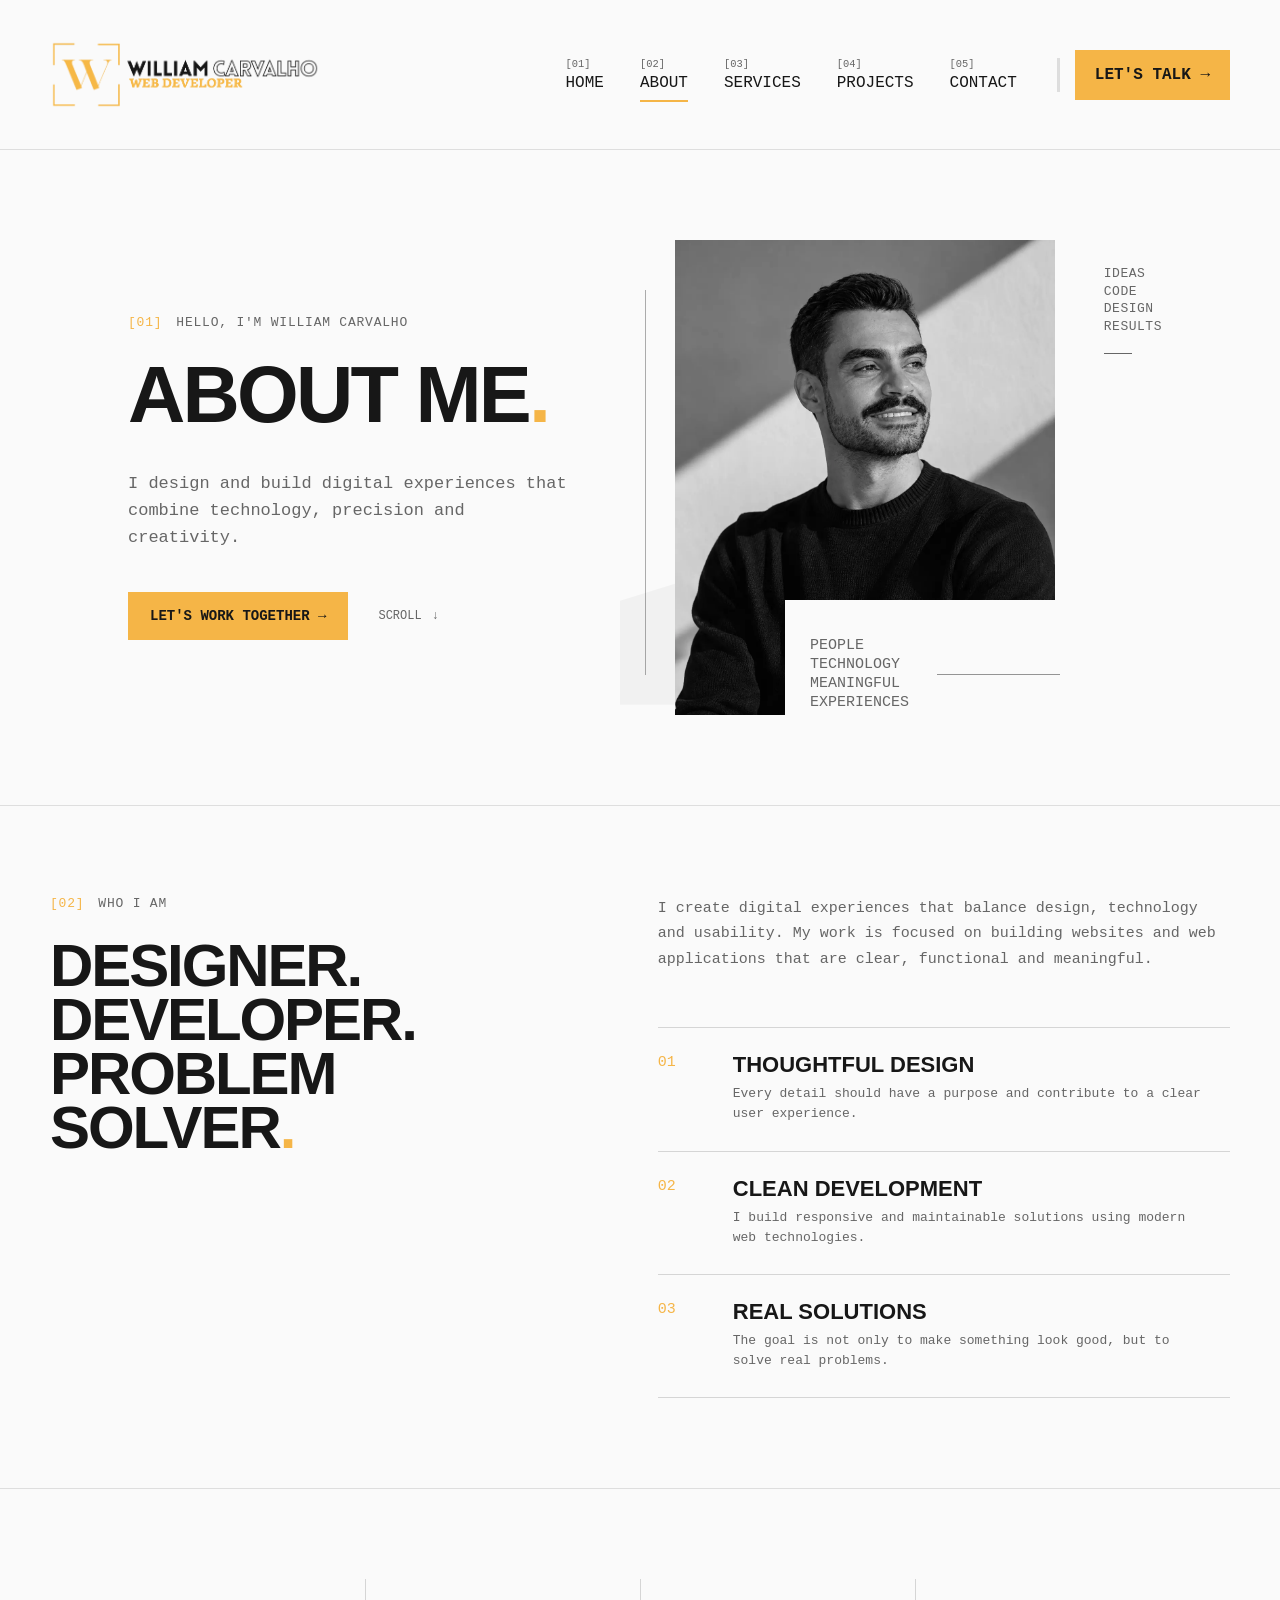
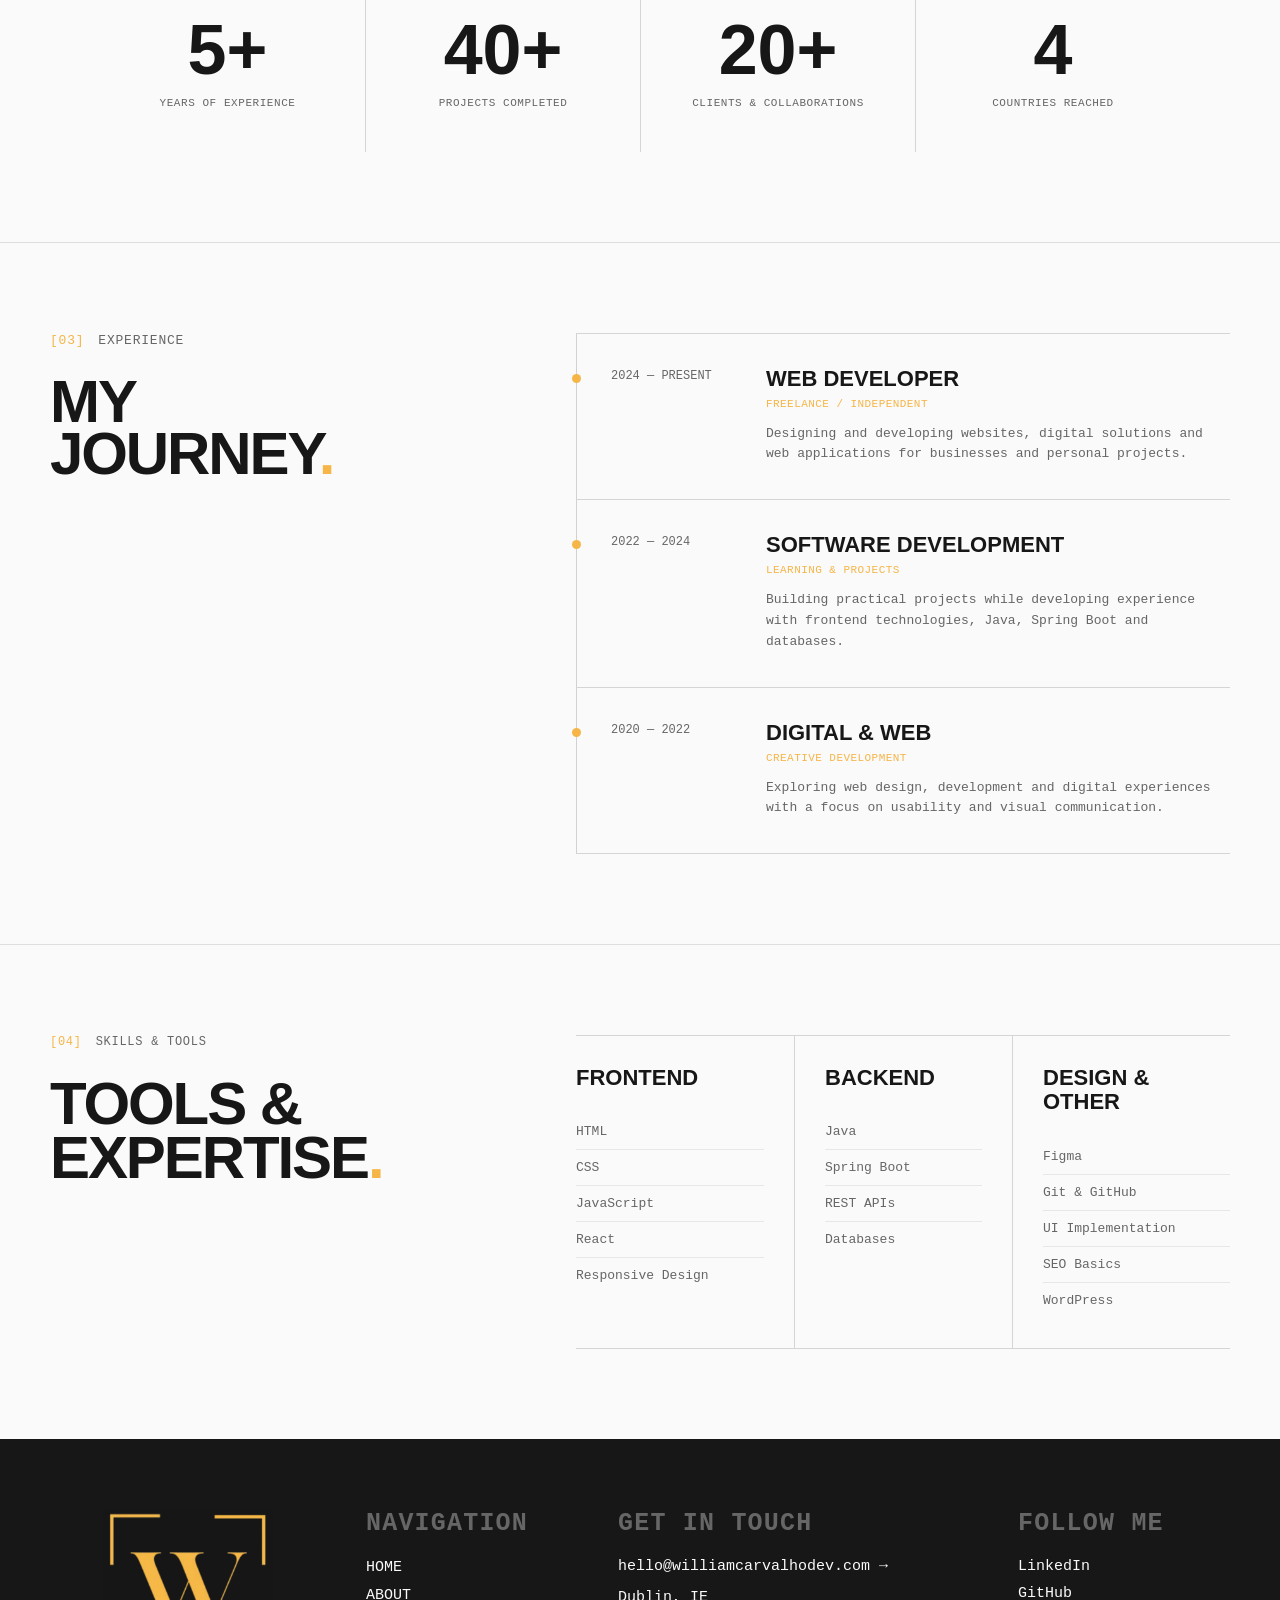
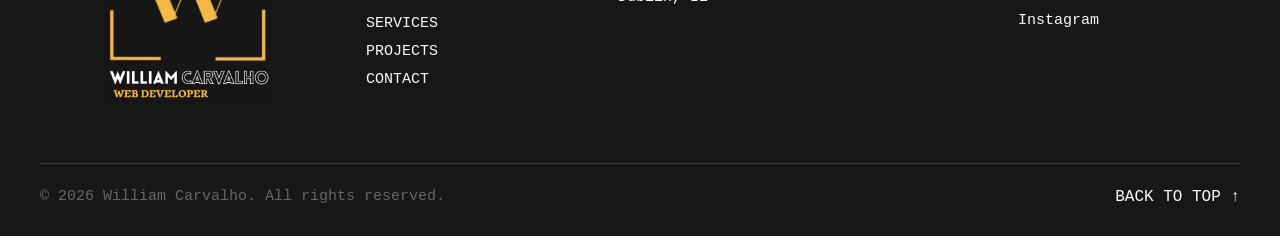
==== commit f79cdc85: "add responsive skills and tools section" ====
--- a/about.html
+++ b/about.html
@@ -264,6 +264,53 @@
                 </div>
             </div>
         </section>
+
+        <!-- Skills -->
+        <section class="about-skills" id="skills">
+            <div class="container about-skills-container">
+                <div class="about-skills-heading">
+                    <div class="section-label">
+                        <span>[04]</span>
+                        <span>Skills & Tools</span>
+                    </div>
+                    <h2>
+                        Tools &<br>
+                        Expertise<span class="section-dot">.</span>
+                    </h2>
+                </div>
+                <div class="about-skills-content">
+                    <article class="skills-group">
+                        <h3>Frontend</h3>
+                        <ul>
+                            <li>HTML</li>
+                            <li>CSS</li>
+                            <li>JavaScript</li>
+                            <li>React</li>
+                            <li>Responsive Design</li>
+                        </ul>
+                    </article>
+                    <article class="skills-group">
+                        <h3>Backend</h3>
+                        <ul>
+                            <li>Java</li>
+                            <li>Spring Boot</li>
+                            <li>REST APIs</li>
+                            <li>Databases</li>                            
+                        </ul>
+                    </article>
+                    <article class="skills-group">
+                        <h3>Design & Other</h3>
+                        <ul>
+                            <li>Figma</li>
+                            <li>Git & GitHub</li>
+                            <li>UI Implementation</li>
+                            <li>SEO Basics</li>
+                            <li>WordPress</li>
+                        </ul>
+                    </article>
+                </div>
+            </div>
+        </section>
     </main>
 
     <!-- Footer -->
--- a/css/style.css
+++ b/css/style.css
@@ -1291,6 +1291,101 @@
     line-height: 1.6;
 }
 
+/* Skills Section*/
+.about-skills {
+    width: 100%;
+    padding: 110px 40px;
+    border-top: 1px solid rgba(23, 23, 23, 0.12);
+}
+
+.about-skills-container {
+    width: 100%;
+    max-width: 1400px;
+    margin-inline: auto;
+    display: grid;
+    grid-template-columns: minmax(0, 0.8fr) minmax(0, 1.2fr);
+    gap: 90px;
+    align-items: start;
+}
+
+.about-skills-heading .section-label {
+    margin-bottom: 28px;
+    display: flex;
+    align-items: center;
+    gap: 14px;
+    color: var(--color-gray);
+    font-family: var(--font-lekton);
+    font-size: 12px;
+    text-transform: uppercase;
+    letter-spacing: 0.06em;
+}
+
+.about-skills-heading .section-label span:first-child {
+    color: var(--color-accent);
+}
+
+.about-skills-heading h2 {
+    margin: 0;
+    font-family: var(--font-lovelo);
+    font-size: 70px;
+    font-weight: 900;
+    line-height: 0.9;
+    letter-spacing: -0.035em;
+    text-transform: uppercase;
+    color: var(--color-dark);
+}
+
+.about-skills-content {
+    width: 100%;
+    display: grid;
+    grid-template-columns: repeat(3, minmax(0, 1fr));
+    border-top: 1px solid rgba(23, 23, 23, 0.16);
+    border-bottom: 1px solid rgba(23, 23, 23, 0.16);
+}
+
+.skills-group {
+    min-width: 0;
+    padding: 30px;
+    border-left: 1px solid rgba(23, 23, 23, 0.16);
+}
+
+.skills-group:first-child {
+    border-left: 0;
+    padding-left: 0;
+}
+
+.skills-group:last-child {
+    padding-right: 0;
+}
+
+.skills-group h3 {
+    margin: 0 0 24px;
+    font-family: var(--font-lovelo);
+    font-size: 22px;
+    font-weight: 900;
+    line-height: 1.1;
+    text-transform: uppercase;
+    color: var(--color-dark);
+}
+
+.skills-group ul {
+    margin: 0;
+    padding: 0;
+    list-style: none;
+}
+
+.skills-group li {
+    padding: 10px 0;
+    color: var(--color-gray);
+    font-family: var(--font-lekton);
+    font-size: 13px;
+    border-bottom: 1px solid rgba(23, 23, 23, 0.08);
+}
+
+.skills-group li:last-child {
+    border-bottom: 0;
+}
+
 /* Footer */
 .site-footer {
     padding: 70px 0 30px;
@@ -1466,6 +1561,10 @@
         padding: 90px 50px;
     }
 
+    .featured-projects-heading h2 {
+        font-size: 60px;
+    }
+
     /* Process section */
     .process-intro p {
         font-size: 14px;
@@ -1497,6 +1596,10 @@
     /* About Intro Section */
     .about-preview {
         padding: 90px 50px;
+    }
+
+    .about-preview-heading h2 {
+        font-size: 60px;
     }
 
     /* Service content */
@@ -1537,6 +1640,10 @@
         padding: 90px 50px;
     }
 
+    .about-who-heading h2 {
+        font-size: 60px;
+    }
+
     /* Numbers section */
     .about-numbers {
         padding: 90px 50px;
@@ -1548,7 +1655,7 @@
     }
 
     .about-journey-heading h2 {
-        font-size: 70px;
+        font-size: 60px;
     }
 
     .journey-item {
@@ -1558,6 +1665,16 @@
     .journey-year {
         font-size: 12px;
     }
+
+    /* Skills Section*/
+    .about-skills {
+        padding: 90px 50px;
+    }
+
+    .about-skills-heading h2 {
+        font-size: 60px;
+    }
+
 }
 
 /* Tablet */
@@ -2108,6 +2225,59 @@
     }
 
     .journey-content p {
+        font-size: 13px;
+    }
+
+    /* Skills sections */
+    .about-skills {
+        padding: 60px 50px;
+    }
+
+    .about-skills-container {
+        grid-template-columns: 1fr;
+        gap: 45px;
+    }
+
+    .about-skills-heading .section-label {
+        margin-bottom: 20px;
+        font-size: 10px;
+    }
+
+    .about-skills-heading h2 {
+        font-size: 50px;
+    }
+
+    .about-skills-content {
+        width: 100%;
+        display: grid;
+        grid-template-columns: repeat(3, minmax(0, 1fr));
+        border-top: 1px solid rgba(23, 23, 23, 0.16);
+        border-bottom: 1px solid rgba(23, 23, 23, 0.16);
+    }
+
+    .skills-group {
+        min-width: 0;
+        padding: 24px 18px;
+        border-left: 1px solid rgba(23, 23, 23, 0.16);
+        border-bottom: 0;
+    }
+
+    .skills-group:first-child {
+        border-left: 0;
+        padding-left: 0;
+    }
+
+    .skills-group:last-child {
+        padding-right: 0;
+    }
+
+    .skills-group h3 {
+        margin-bottom: 18px;
+        font-size: 20px;
+    }
+
+    .skills-group li {
+        padding: 9px 0;
         font-size: 13px;
     }
 
@@ -2788,6 +2958,25 @@
         padding: 60px 40px;
     }
 
+    /* Skills sections */
+    .about-skills {
+        padding: 60px 40px;
+    }
+
+    .about-skills-heading h2 {
+        font-size: 50px;
+    }
+
+    .skills-group h3 {
+        margin-bottom: 18px;
+        font-size: 16px;
+    }
+
+    .skills-group li {
+        padding: 9px 0;
+        font-size: 12px;
+    }
+
     /* Footer */
     .site-footer {
         padding: 20px 10px;
@@ -3134,6 +3323,23 @@
 
     .journey-content h3 {
         font-size: 26px;
+    }
+
+     /* Skills sections */
+    .about-skills {
+        padding: 40px 25px;
+    }
+
+    .about-skills-heading h2 {
+        font-size: 45px;
+    }
+
+    .skills-group h3 {
+        font-size: 13px;
+    }
+
+    .skills-group li {
+        font-size: 10px;
     }
 
     /* Footer */
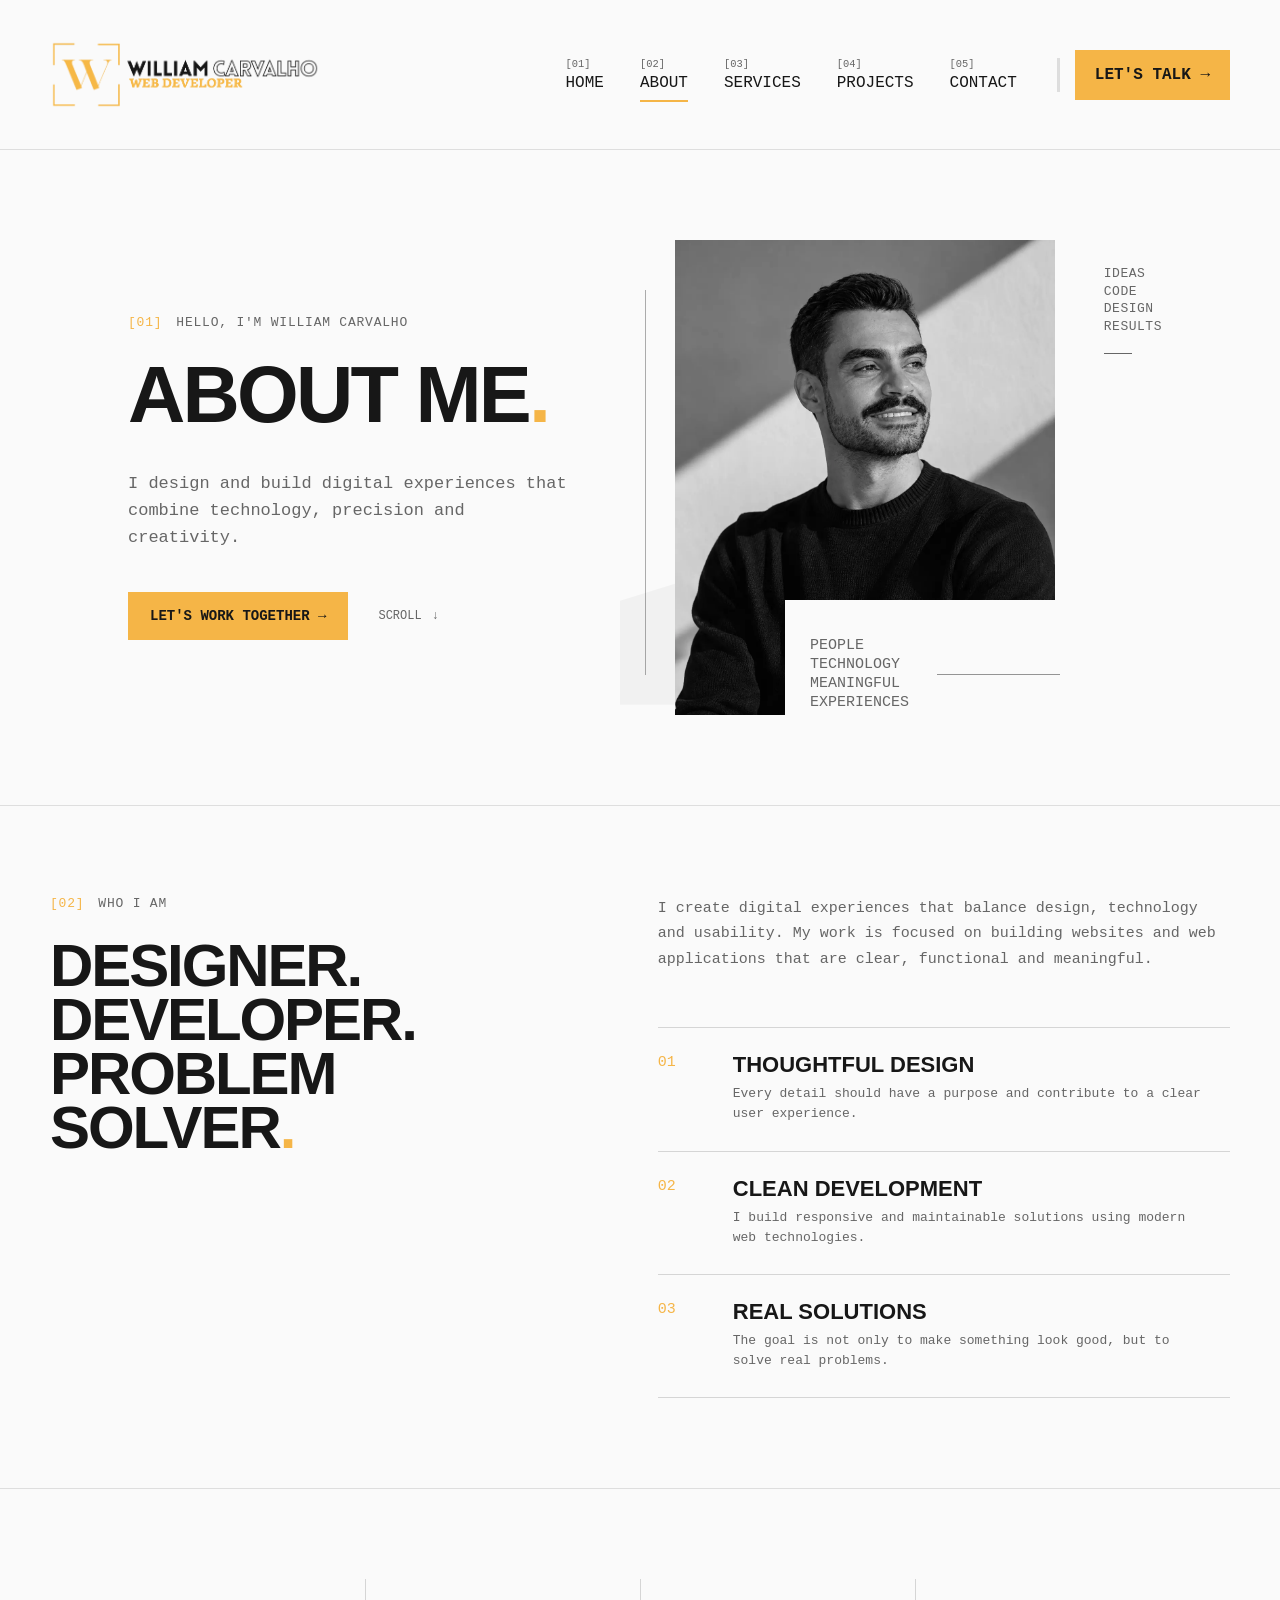
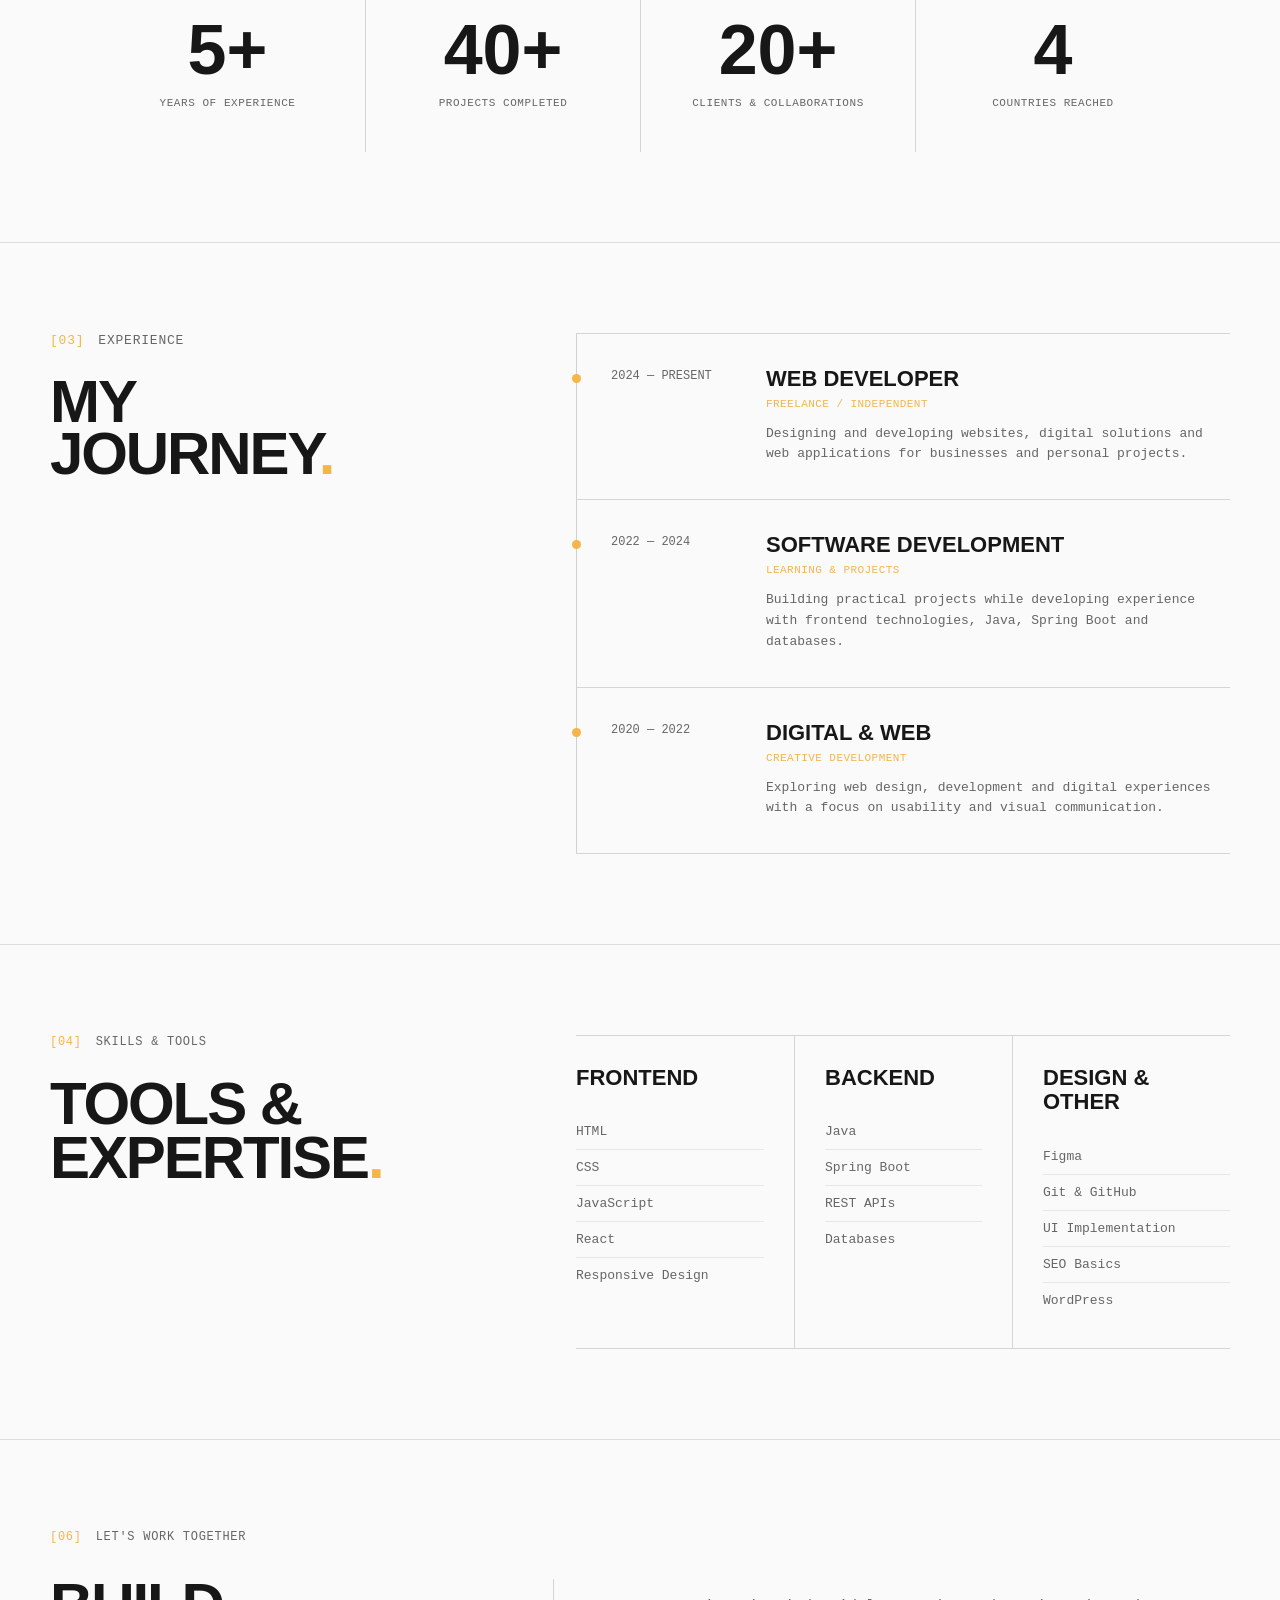
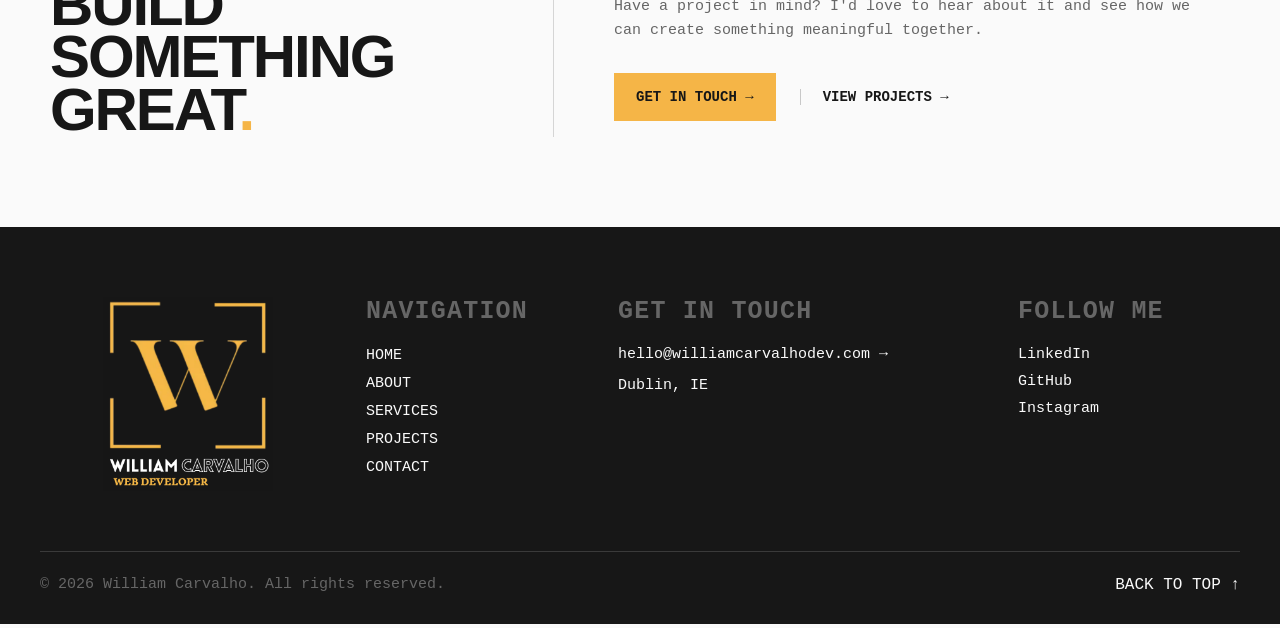
==== commit ef7b21f0: "add call to action structure and responsive css styling to about page" ====
--- a/about.html
+++ b/about.html
@@ -265,7 +265,7 @@
             </div>
         </section>
 
-        <!-- Skills -->
+        <!-- Skills section -->
         <section class="about-skills" id="skills">
             <div class="container about-skills-container">
                 <div class="about-skills-heading">
@@ -295,7 +295,7 @@
                             <li>Java</li>
                             <li>Spring Boot</li>
                             <li>REST APIs</li>
-                            <li>Databases</li>                            
+                            <li>Databases</li>
                         </ul>
                     </article>
                     <article class="skills-group">
@@ -311,6 +311,41 @@
                 </div>
             </div>
         </section>
+
+        <!-- CTA Section -->
+        <section class="about-cta" id="contact">
+            <div class="container about-cta-container">
+                <div class="about-cta-label">
+                    <div class="section-label">
+                        <span>[06]</span>
+                        <span>Let's Work Together</span>
+                    </div>
+                </div>
+                <div class="about-cta-content">
+                    <div class="about-cta-heading">
+                        <h2>
+                            Build<br>
+                            Something<br>
+                            Great<span class="section-dot">.</span>
+                        </h2>
+                    </div>
+                    <div class="about-cta-message">
+                        <p>
+                            Have a project in mind? I'd love to hear about it
+                            and see how we can create something meaningful together.
+                        </p>
+                        <div class="about-cta-actions">
+                            <a href="contact.html" class="about-cta-primary">
+                                Get in touch →
+                            </a>
+                            <a href="projects.html" class="about-cta-secondary">
+                                View projects →
+                            </a>
+                        </div>
+                    </div>
+                </div>
+            </div>
+        </section>
     </main>
 
     <!-- Footer -->
--- a/css/style.css
+++ b/css/style.css
@@ -1386,6 +1386,124 @@
     border-bottom: 0;
 }
 
+/* CTA Section */
+.about-cta {
+    width: 100%;
+    padding: 110px 40px;
+    border-top: 1px solid rgba(23, 23, 23, 0.12);
+}
+
+.about-cta-container {
+    width: 100%;
+    max-width: 1400px;
+    margin-inline: auto;
+}
+
+.about-cta-label {
+    margin-bottom: 35px;
+}
+
+.about-cta-label .section-label {
+    display: flex;
+    align-items: center;
+    gap: 14px;
+    color: var(--color-gray);
+    font-family: var(--font-lekton);
+    font-size: 12px;
+    text-transform: uppercase;
+    letter-spacing: 0.06em;
+}
+
+.about-cta-label .section-label span:first-child {
+    color: var(--color-accent);
+}
+
+.about-cta-content {
+    width: 100%;
+    display: grid;
+    grid-template-columns: minmax(0, 0.9fr) minmax(0, 1.1fr);
+    gap: 60px;
+    align-items: center;
+}
+
+.about-cta-heading {
+    padding-right: 50px;
+    border-right: 1px solid rgba(23, 23, 23, 0.16);
+}
+
+.about-cta-heading h2 {
+    margin: 0;
+    font-family: var(--font-lovelo);
+    font-size: 70px;
+    font-weight: 900;
+    line-height: 0.88;
+    letter-spacing: -0.035em;
+    text-transform: uppercase;
+    color: var(--color-dark);
+}
+
+.about-cta-message {
+    width: 100%;
+    max-width: 580px;
+}
+
+.about-cta-message p {
+    margin: 0 0 30px;
+    color: var(--color-gray);
+    font-family: var(--font-lekton);
+    font-size: 15px;
+    line-height: 1.6;
+}
+
+.about-cta-actions {
+    display: flex;
+    align-items: center;
+    gap: 24px;
+}
+
+.about-cta-primary {
+    padding: 16px 22px;
+    display: inline-flex;
+    align-items: center;
+    justify-content: center;
+    background: var(--color-accent);
+    color: var(--color-dark);
+    font-family: var(--font-lekton);
+    font-size: 14px;
+    font-weight: 700;
+    text-decoration: none;
+    text-transform: uppercase;
+    transition:
+        background 0.25s ease,
+        color 0.25s ease,
+        transform 0.25s ease;
+}
+
+.about-cta-primary:hover {
+    background: var(--color-dark);
+    color: var(--color-bg);
+    transform: translateY(-2px);
+}
+
+.about-cta-secondary {
+    padding-left: 22px;
+    border-left: 1px solid rgba(23, 23, 23, 0.22);
+    color: var(--color-dark);
+    font-family: var(--font-lekton);
+    font-size: 14px;
+    font-weight: 700;
+    text-decoration: none;
+    text-transform: uppercase;
+    transition:
+        color 0.25s ease,
+        transform 0.25s ease;
+}
+
+.about-cta-secondary:hover {
+    color: var(--color-accent);
+    transform: translateX(4px);
+}
+
 /* Footer */
 .site-footer {
     padding: 70px 0 30px;
@@ -1673,6 +1791,28 @@
 
     .about-skills-heading h2 {
         font-size: 60px;
+    }
+
+    /* CTA Section */
+    .about-cta {
+        padding: 90px 50px;
+    }
+
+    .about-cta-heading h2 {
+        font-size: 60px;
+    }
+
+    .about-cta-message p {
+        font-size: 15px;
+    }
+
+    .about-cta-primary {
+        padding: 16px 22px;
+        font-size: 14px;
+    }
+
+    .about-cta-secondary {
+        font-size: 14px;
     }
 
 }
@@ -2279,6 +2419,28 @@
     .skills-group li {
         padding: 9px 0;
         font-size: 13px;
+    }
+
+    /* CTA Section */
+    .about-cta {
+        padding: 60px 50px;
+    }
+
+    .about-cta-heading h2 {
+        font-size: 50px;
+    }
+
+    .about-cta-message p {
+        font-size: 14px;
+    }
+
+    .about-cta-primary {
+        padding: 14px 18px;
+        font-size: 12px;
+    }
+
+    .about-cta-secondary {
+        font-size: 12px;
     }
 
     /* Footer */
@@ -2977,6 +3139,52 @@
         font-size: 12px;
     }
 
+    /* CTA Section */
+    .about-cta {
+        padding: 60px 40px;
+    }
+
+    .about-cta-label {
+        margin-bottom: 30px;
+    }
+
+    .about-cta-label .section-label {
+        font-size: 10px;
+    }
+
+    .about-cta-content {
+        grid-template-columns: 1fr;
+        gap: 35px;
+    }
+
+    .about-cta-heading {
+        padding-right: 0;
+        padding-bottom: 30px;
+        border-right: 0;
+        border-bottom: 1px solid rgba(23, 23, 23, 0.16);
+    }
+
+    .about-cta-heading h2 {
+        font-size: 50px;
+    }
+
+    .about-cta-message {
+        max-width: 560px;
+    }
+
+    .about-cta-message p {
+        font-size: 13px;
+    }
+
+    .about-cta-actions {
+        flex-wrap: wrap;
+        gap: 18px;
+    }
+
+    .about-cta-secondary {
+        padding-left: 18px;
+    }
+
     /* Footer */
     .site-footer {
         padding: 20px 10px;
@@ -3325,7 +3533,7 @@
         font-size: 26px;
     }
 
-     /* Skills sections */
+    /* Skills sections */
     .about-skills {
         padding: 40px 25px;
     }
@@ -3340,6 +3548,28 @@
 
     .skills-group li {
         font-size: 10px;
+    }
+
+    /* CTA Section */
+    .about-cta {
+        padding: 40px 25px;
+    }
+
+    .about-cta-heading h2 {
+        font-size: 45px;
+    }
+
+    .about-cta-message p {
+        font-size: 13px;
+    }
+
+    .about-cta-primary {
+        padding: 13px 16px;
+        font-size: 11px;
+    }
+
+    .about-cta-secondary {
+        font-size: 11px;
     }
 
     /* Footer */
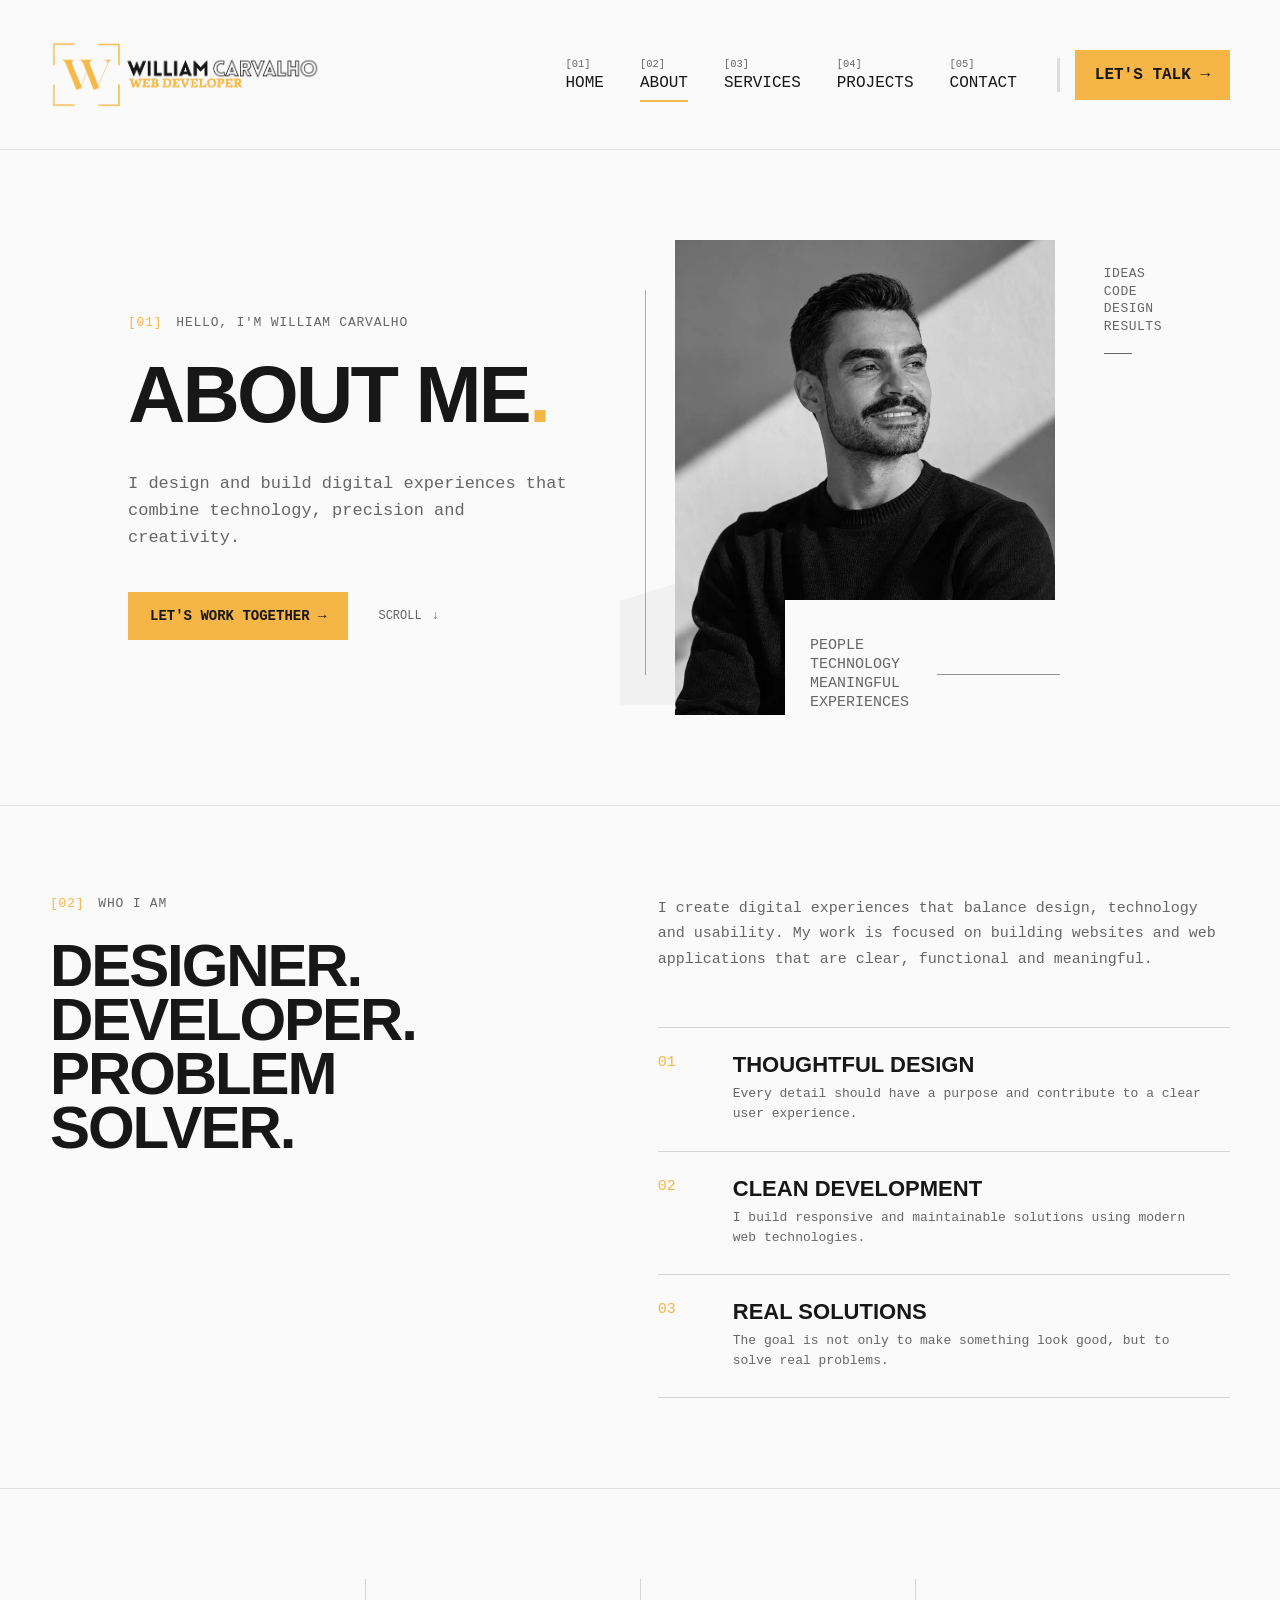
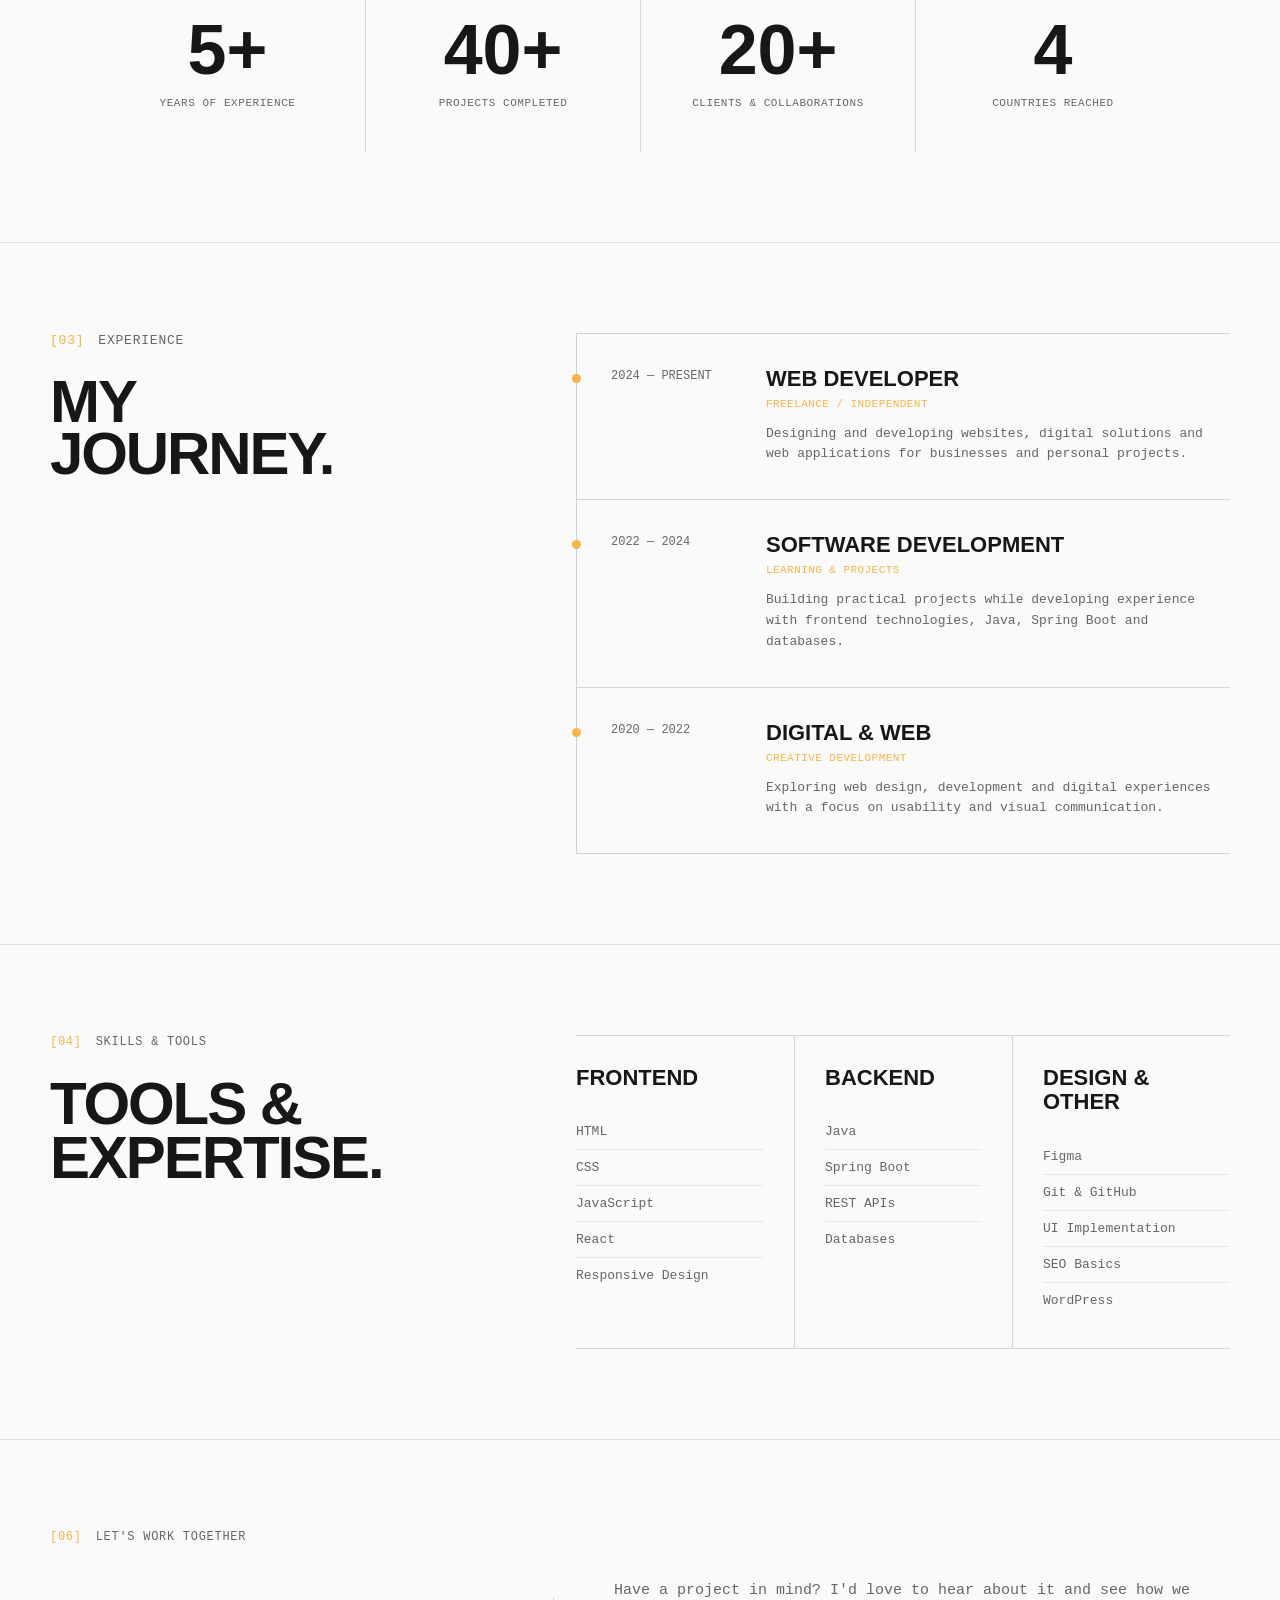
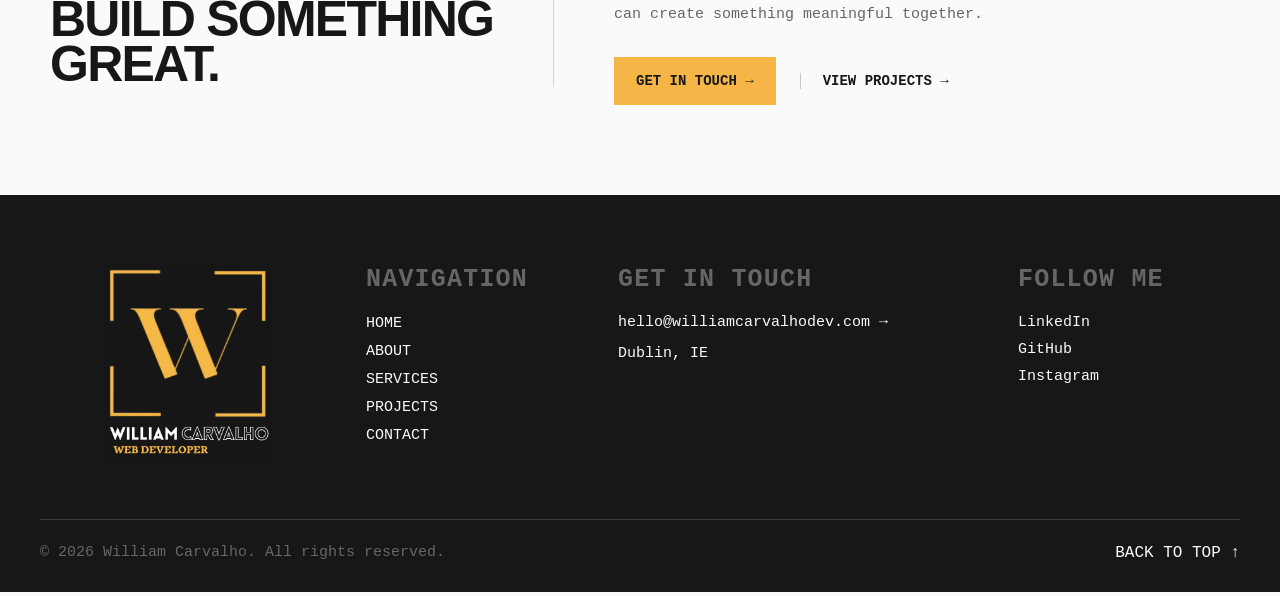
==== commit 7369703f: "add project cta" ====
--- a/about.html
+++ b/about.html
@@ -324,9 +324,7 @@
                 <div class="about-cta-content">
                     <div class="about-cta-heading">
                         <h2>
-                            Build<br>
-                            Something<br>
-                            Great<span class="section-dot">.</span>
+                            Build Something Great<span class="section-dot">.</span>
                         </h2>
                     </div>
                     <div class="about-cta-message">
--- a/css/style.css
+++ b/css/style.css
@@ -354,10 +354,6 @@
     letter-spacing: -0.03em;
     text-transform: uppercase;
     color: var(--color-dark);
-}
-
-.section-dot {
-    color: var(--color-accent);
 }
 
 .featured-projects-intro {
@@ -1436,11 +1432,13 @@
     font-family: var(--font-lovelo);
     font-size: 70px;
     font-weight: 900;
-    line-height: 0.88;
+    line-height: 0.9;
     letter-spacing: -0.035em;
     text-transform: uppercase;
     color: var(--color-dark);
 }
+
+
 
 .about-cta-message {
     width: 100%;
@@ -1504,6 +1502,184 @@
     transform: translateX(4px);
 }
 
+/* Projects Hero Section */
+.projects-page-hero {
+    width: 100%;
+    padding: 100px 30px;
+    border-bottom: 1px solid rgba(23, 23, 23, 0.12);
+}
+
+.projects-page-hero-container {
+    width: 100%;
+    max-width: 1400px;
+    margin-inline: auto;
+    display: grid;
+    grid-template-columns: minmax(0, 1.1fr) minmax(0, 0.9fr);
+    gap: 90px;
+    align-items: end;
+}
+
+.projects-page-hero-heading {
+    width: 100%;
+}
+
+.projects-page-label {
+    margin-bottom: 28px;
+    display: flex;
+    align-items: center;
+    gap: 14px;
+    color: var(--color-gray);
+    font-family: var(--font-lekton);
+    font-size: 13px;
+    text-transform: uppercase;
+    letter-spacing: 0.06em;
+}
+
+.projects-page-label span:first-child {
+    color: var(--color-accent);
+}
+
+.projects-page-hero-intro {
+    width: 100%;
+    max-width: 520px;
+    padding-left: 50px;
+    border-left: 1px solid rgba(23, 23, 23, 0.16);
+}
+
+.projects-page-hero-intro p {
+    margin: 0 0 30px;
+    color: var(--color-gray);
+    font-family: var(--font-lekton);
+    font-size: 17px;
+    line-height: 1.6;
+}
+
+/* Projects Section */
+.projects-showcase {
+    width: 100%;
+    padding: 0 40px 110px;
+}
+
+.projects-showcase-container {
+    width: 100%;
+    max-width: 1400px;
+    margin-inline: auto;
+}
+
+.project-showcase-item {
+    width: 100%;
+    padding: 45px 0;
+    display: grid;
+    grid-template-columns: minmax(0, 1.2fr) minmax(0, 0.8fr);
+    gap: 60px;
+    align-items: center;
+    border-bottom: 1px solid rgba(23, 23, 23, 0.16);
+}
+
+.project-showcase-reverse {
+    grid-template-columns: minmax(0, 0.8fr) minmax(0, 1.2fr);
+}
+
+.project-showcase-reverse .project-showcase-image {
+    grid-column: 2;
+    grid-row: 1;
+}
+
+.project-showcase-reverse .project-showcase-content {
+    grid-column: 1;
+    grid-row: 1;
+}
+
+.project-showcase-image {
+    width: 100%;
+    overflow: hidden;
+}
+
+.project-showcase-image a {
+    display: block;
+    width: 100%;
+}
+
+.project-showcase-image img {
+    width: 100%;
+    height: 380px;
+    display: block;
+    object-fit: cover;
+    transition:
+        filter 0.4s ease,
+        transform 0.4s ease;
+}
+
+.project-showcase-item:hover .project-showcase-image img {
+    filter: grayscale(0%);
+    transform: scale(1.02);
+}
+
+.project-showcase-content {
+    width: 100%;
+    max-width: 480px;
+}
+
+.project-showcase-meta {
+    margin-bottom: 28px;
+    display: flex;
+    align-items: center;
+    flex-wrap: wrap;
+    gap: 10px;
+    color: var(--color-gray);
+    font-family: var(--font-lekton);
+    font-size: 13px;
+    text-transform: uppercase;
+}
+
+.project-showcase-meta span:first-child {
+    color: var(--color-dark);
+    font-weight: 700;
+}
+
+.project-showcase-content h2 {
+    margin: 0 0 22px;
+    font-family: var(--font-lovelo);
+    font-size: 48px;
+    font-weight: 900;
+    line-height: 0.95;
+    letter-spacing: -0.03em;
+    text-transform: uppercase;
+    color: var(--color-dark);
+}
+
+.project-showcase-content p {
+    max-width: 440px;
+    margin: 0 0 30px;
+    color: var(--color-gray);
+    font-family: var(--font-lekton);
+    font-size: 15px;
+    line-height: 1.6;
+}
+
+.project-showcase-link {
+    display: inline-flex;
+    align-items: center;
+    padding-bottom: 7px;
+    border-bottom: 2px solid var(--color-accent);
+    color: var(--color-dark);
+    font-family: var(--font-lekton);
+    font-size: 14px;
+    font-weight: 700;
+    text-decoration: none;
+    text-transform: uppercase;
+    transition:
+        color 0.25s ease,
+        transform 0.25s ease;
+}
+
+.project-showcase-link:hover {
+    color: var(--color-accent);
+    transform: translateX(4px);
+}
+
+
+
 /* Footer */
 .site-footer {
     padding: 70px 0 30px;
@@ -1799,7 +1975,7 @@
     }
 
     .about-cta-heading h2 {
-        font-size: 60px;
+        font-size: 50px;
     }
 
     .about-cta-message p {
@@ -1815,6 +1991,41 @@
         font-size: 14px;
     }
 
+    /* Projects Hero Section */
+    .projects-page-hero {
+        padding: 90px 50px;
+    }
+
+    .projects-page-hero-intro p {
+        font-size: 17px;
+    }
+
+    /* Projects Section */
+    .projects-showcase {
+        width: 100%;
+        padding: 0 50px 90px;
+    }
+
+    .project-showcase-item {
+        gap: 30px;
+    }
+
+    .project-showcase-content h2 {
+        font-size: 40px;
+    }
+
+    .project-showcase-content p {
+        max-width: 440px;
+        margin: 0 0 30px;
+        color: var(--color-gray);
+        font-family: var(--font-lekton);
+        font-size: 15px;
+        line-height: 1.6;
+    }
+
+    .project-showcase-link {
+        font-size: 14px;
+    }
 }
 
 /* Tablet */
@@ -2427,7 +2638,7 @@
     }
 
     .about-cta-heading h2 {
-        font-size: 50px;
+        font-size: 40px;
     }
 
     .about-cta-message p {
@@ -2441,6 +2652,55 @@
 
     .about-cta-secondary {
         font-size: 12px;
+    }
+
+    /* Projects Hero Section */
+    .projects-page-hero {
+        padding: 60px 40px 20px;
+    }
+
+    .projects-page-hero-container {
+        grid-template-columns: 1fr;
+        gap: 30px;
+    }
+
+    .projects-page-hero-intro {
+        padding-left: 0;
+        border-left: none;
+        border-top: 1px solid rgba(23, 23, 23, 0.16);
+    }
+
+    .projects-page-hero-intro p {
+        margin-top: 24px;
+        font-size: 15px;
+    }
+
+    /* Projects Section */
+    .projects-showcase {
+        width: 100%;
+        padding: 0 40px 60px;
+    }
+
+    .project-showcase-item {
+        gap: 30px;
+        grid-template-columns: minmax(0, 1.2fr) minmax(0, 0.9fr);
+    }
+
+    .project-showcase-reverse {
+        grid-template-columns: minmax(0, 0.9fr) minmax(0, 1.2fr);
+    }
+
+
+    .project-showcase-content h2 {
+        font-size: 35px;
+    }
+
+    .project-showcase-content p {
+        font-size: 13px;
+    }
+
+    .project-showcase-link {
+        font-size: 13px;
     }
 
     /* Footer */
@@ -3125,10 +3385,6 @@
         padding: 60px 40px;
     }
 
-    .about-skills-heading h2 {
-        font-size: 50px;
-    }
-
     .skills-group h3 {
         margin-bottom: 18px;
         font-size: 16px;
@@ -3139,7 +3395,7 @@
         font-size: 12px;
     }
 
-    /* CTA Section */
+    /* Projects CTA */
     .about-cta {
         padding: 60px 40px;
     }
@@ -3154,6 +3410,7 @@
 
     .about-cta-content {
         grid-template-columns: 1fr;
+
         gap: 35px;
     }
 
@@ -3165,7 +3422,7 @@
     }
 
     .about-cta-heading h2 {
-        font-size: 50px;
+        font-size: 37px;
     }
 
     .about-cta-message {
@@ -3173,7 +3430,7 @@
     }
 
     .about-cta-message p {
-        font-size: 13px;
+        font-size: 12px;
     }
 
     .about-cta-actions {
@@ -3183,6 +3440,70 @@
 
     .about-cta-secondary {
         padding-left: 18px;
+    }
+
+    /* Projects Hero Section */
+    .projects-page-hero {
+        padding: 60px 40px 20px;
+    }
+
+    .projects-page-hero-container {
+        gap: 20px;
+    }
+
+    .projects-page-hero-intro p {
+        margin-top: 24px;
+        font-size: 15px;
+    }
+
+    /* Projects Section */
+    .projects-showcase {
+        padding: 20px 40px 60px;
+    }
+
+    .project-showcase-item,
+    .project-showcase-reverse {
+        grid-template-columns: 1fr;
+        gap: 30px;
+        padding: 35px 0;
+    }
+
+    .project-showcase-reverse .project-showcase-image,
+    .project-showcase-reverse .project-showcase-content {
+        grid-column: 1;
+        grid-row: auto;
+    }
+
+    .project-showcase-image {
+        grid-row: 1;
+    }
+
+    .project-showcase-content {
+        grid-row: 2;
+    }
+
+    .project-showcase-image img {
+        height: auto;
+        aspect-ratio: 16 / 10;
+    }
+
+    .project-showcase-meta {
+        margin-bottom: 20px;
+        font-size: 10px;
+    }
+
+    .project-showcase-content h2 {
+        margin-bottom: 16px;
+        font-size: 34px;
+    }
+
+    .project-showcase-content p {
+        margin-bottom: 24px;
+        font-size: 13px;
+    }
+
+    .project-showcase-link {
+        font-size: 13px;
     }
 
     /* Footer */
@@ -3556,7 +3877,7 @@
     }
 
     .about-cta-heading h2 {
-        font-size: 45px;
+        font-size: 31px;
     }
 
     .about-cta-message p {
@@ -3570,6 +3891,34 @@
 
     .about-cta-secondary {
         font-size: 11px;
+    }
+
+    /* Projects Hero Section */
+    .projects-page-hero {
+        padding: 40px 25px 20px;
+    }
+
+
+    .projects-page-hero-intro p {
+        font-size: 13px;
+    }
+
+    /* Projects Section */
+    .projects-showcase {
+        padding: 20px 25px 40px;
+    }
+
+    .project-showcase-content h2 {
+        font-size: 28px;
+    }
+
+    .project-showcase-content p {
+        margin-bottom: 24px;
+        font-size: 13px;
+    }
+
+    .project-showcase-link {
+        font-size: 13px;
     }
 
     /* Footer */
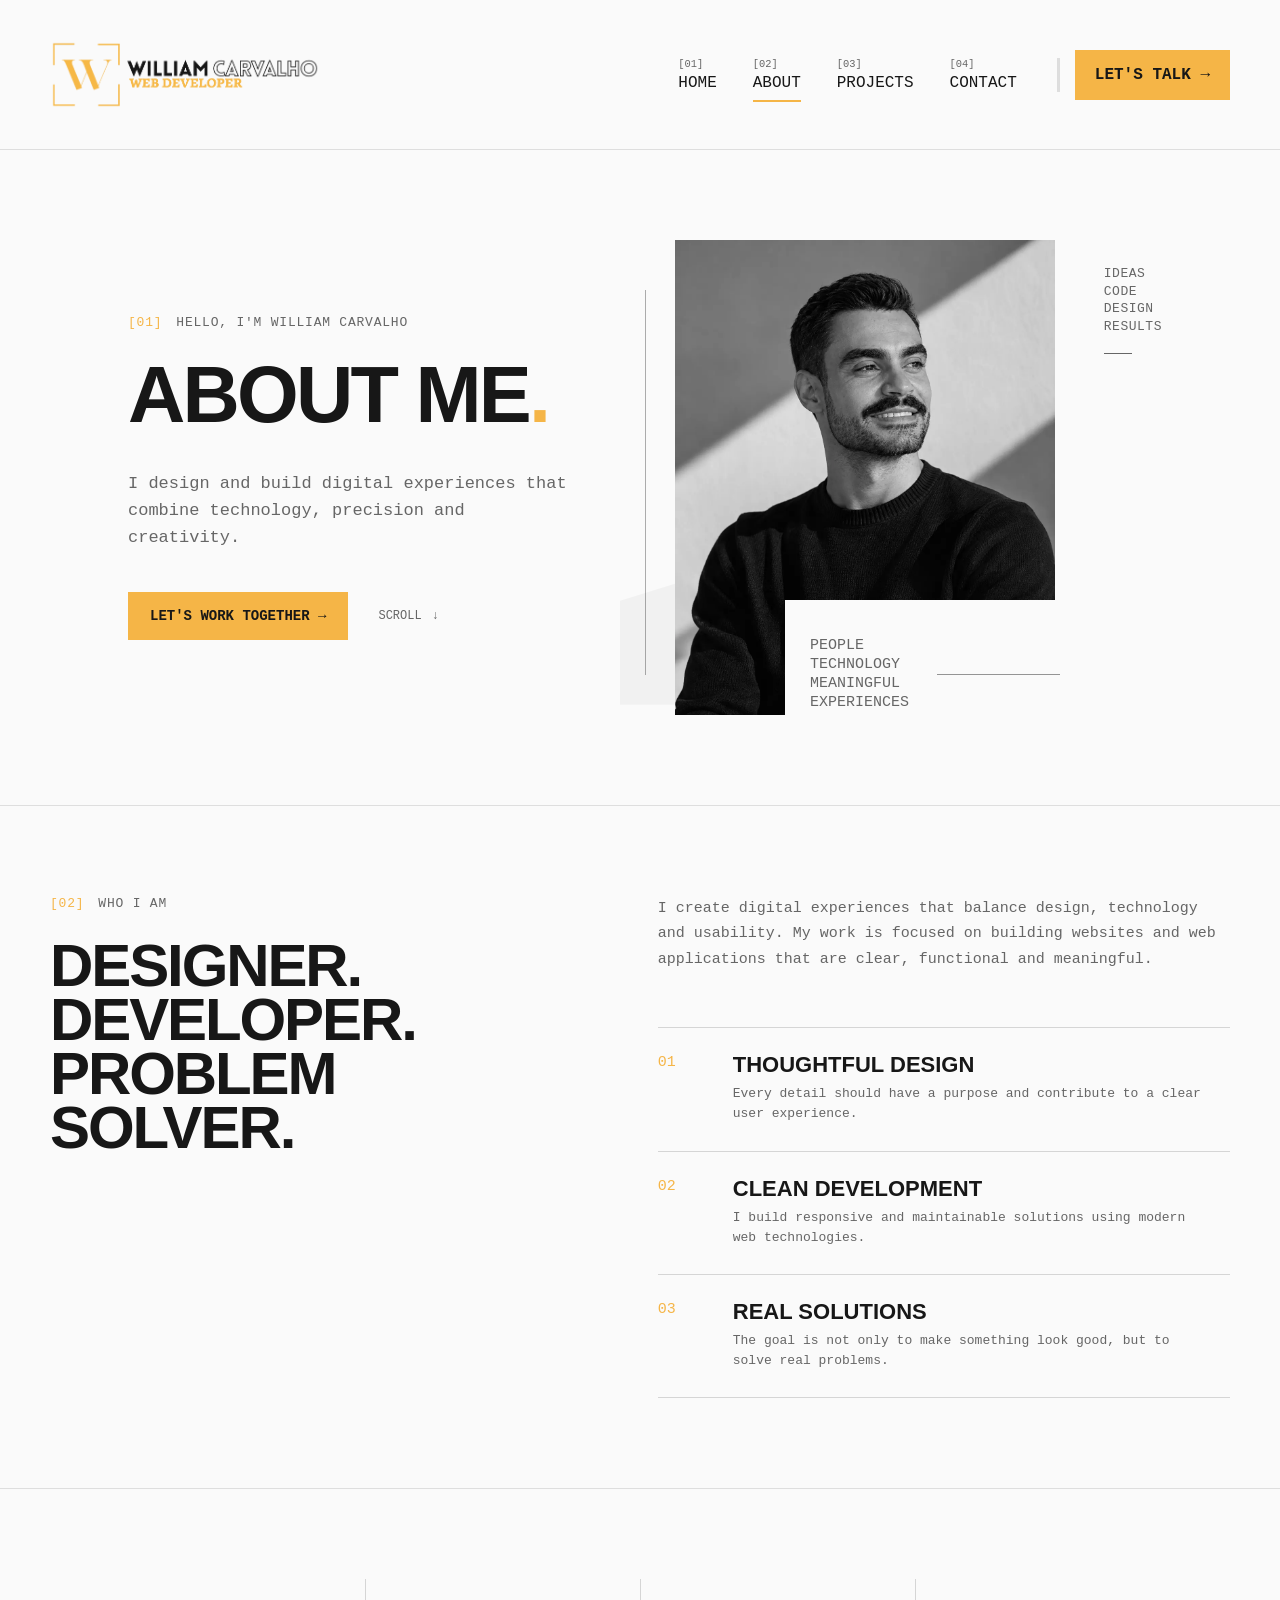
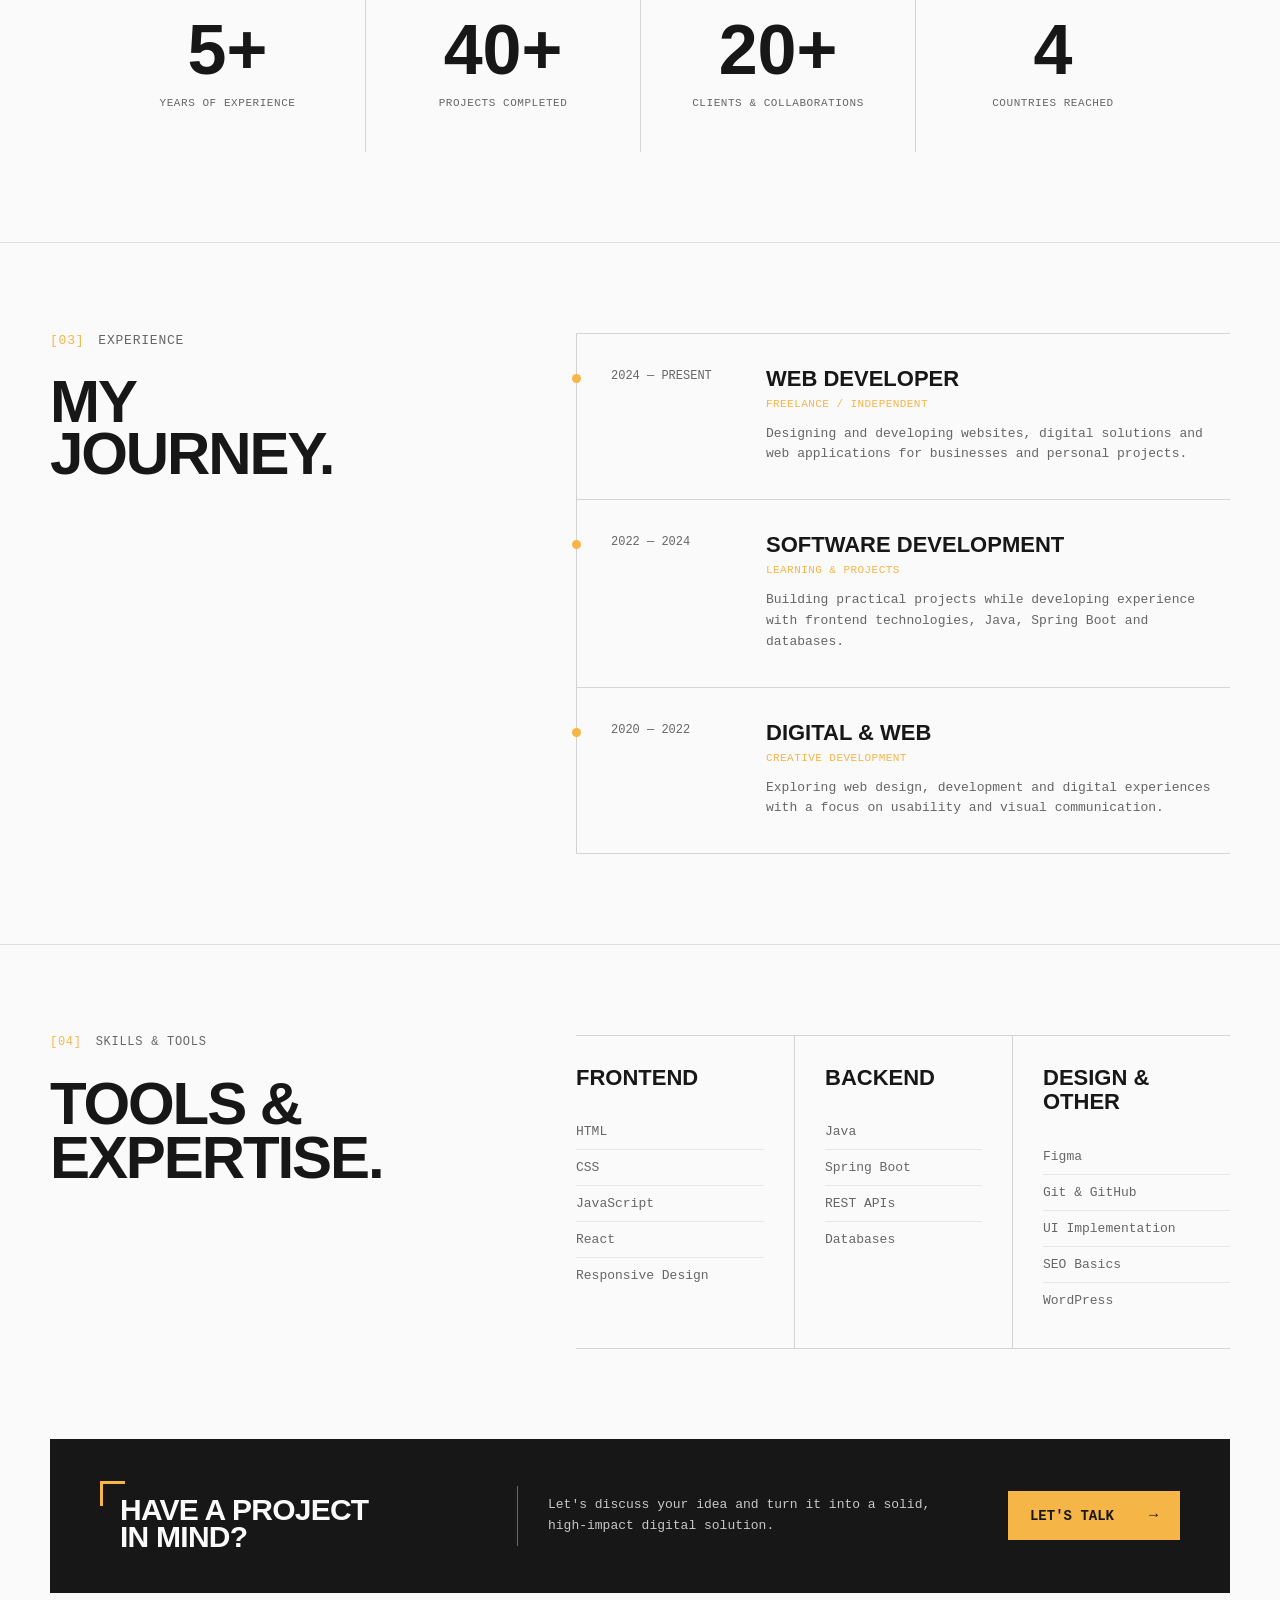
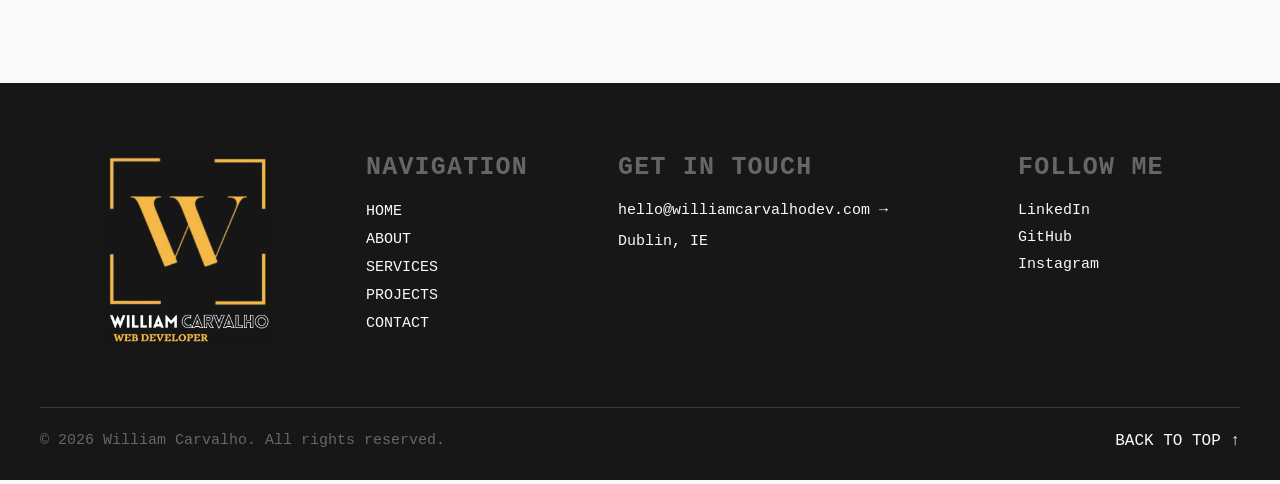
==== commit 281db979: "add cta button into all pages and deleted service page" ====
--- a/about.html
+++ b/about.html
@@ -35,20 +35,14 @@
                         </a>
                     </li>
                     <li>
-                        <a href="services.html">
+                        <a href="projects.html">
                             <span class="nav-number">[03]</span>
-                            <span>Services</span>
-                        </a>
-                    </li>
-                    <li>
-                        <a href="projects.html">
-                            <span class="nav-number">[04]</span>
                             <span>Projects</span>
                         </a>
                     </li>
                     <li>
                         <a href="contact.html">
-                            <span class="nav-number">[05]</span>
+                            <span class="nav-number">[04]</span>
                             <span>Contact</span>
                         </a>
                     </li>
@@ -312,35 +306,28 @@
             </div>
         </section>
 
-        <!-- CTA Section -->
-        <section class="about-cta" id="contact">
-            <div class="container about-cta-container">
-                <div class="about-cta-label">
-                    <div class="section-label">
-                        <span>[06]</span>
-                        <span>Let's Work Together</span>
-                    </div>
-                </div>
-                <div class="about-cta-content">
-                    <div class="about-cta-heading">
-                        <h2>
-                            Build Something Great<span class="section-dot">.</span>
-                        </h2>
-                    </div>
-                    <div class="about-cta-message">
-                        <p>
-                            Have a project in mind? I'd love to hear about it
-                            and see how we can create something meaningful together.
-                        </p>
-                        <div class="about-cta-actions">
-                            <a href="contact.html" class="about-cta-primary">
-                                Get in touch →
-                            </a>
-                            <a href="projects.html" class="about-cta-secondary">
-                                View projects →
-                            </a>
-                        </div>
-                    </div>
+        <!-- CTA Button -->
+        <section class="services-final-cta">
+            <div class="container services-final-cta-container">
+                <div class="services-final-cta-heading">
+                    <span class="services-final-cta-corner"></span>
+                    <h2>
+                        Have a Project<br>
+                        in Mind<span class="section-dot">?</span>
+                    </h2>
+                </div>
+                <div class="services-final-cta-divider"></div>
+                <div class="services-final-cta-text">
+                    <p>
+                        Let's discuss your idea and turn it into
+                        a solid, high-impact digital solution.
+                    </p>
+                </div>
+                <div class="services-final-cta-action">
+                    <a href="contact.html" class="services-final-cta-button">
+                        Let's Talk
+                        <span>→</span>
+                    </a>
                 </div>
             </div>
         </section>
--- a/css/style.css
+++ b/css/style.css
@@ -1,3 +1,14 @@
+@font-face {
+    font-family: "Lovelo Black";
+    src: url("https://st0.dancf.com/csc/13/fonts/0/20170301-163814-2.woff") format("woff");
+    font-weight: 900;
+    font-style: normal;
+    font-display: swap;
+}
+
+@import url('https://fonts.googleapis.com/css2?family=Lekton:wght@400;700&display=swap');
+
+
 /* Base */
 *,
 *::before,
@@ -1678,7 +1689,748 @@
     transform: translateX(4px);
 }
 
-
+/* Project Hero Single page*/
+.project-detail-hero {
+    width: 100%;
+    padding: 100px 30px;
+}
+
+.project-detail-hero-container {
+    width: 100%;
+    max-width: 1400px;
+    margin-inline: auto;
+}
+
+.project-detail-meta {
+    margin-bottom: 35px;
+    display: flex;
+    align-items: center;
+    flex-wrap: wrap;
+    gap: 10px;
+    color: var(--color-gray);
+    font-family: var(--font-lekton);
+    font-size: 13px;
+    text-transform: uppercase;
+    letter-spacing: 0.04em;
+}
+
+.project-detail-meta span:first-child {
+    color: var(--color-accent);
+}
+
+.project-detail-heading {
+    width: 100%;
+    display: grid;
+    grid-template-columns:
+        minmax(0, 1.35fr) minmax(0, 0.65fr);
+    gap: 30px;
+}
+
+.project-detail-heading h1 {
+    margin: 0;
+    font-family: var(--font-lovelo);
+    font-size: 75px;
+    font-weight: 900;
+    line-height: 0.88;
+    letter-spacing: -0.035em;
+    text-transform: uppercase;
+    color: var(--color-dark);
+}
+
+.project-detail-intro {
+    max-width: 520px;
+    padding-left: 50px;
+    border-left: 1px solid rgba(23, 23, 23, 0.16);
+}
+
+.project-detail-intro p {
+    margin: 0 0 30px;
+    color: var(--color-gray);
+    font-family: var(--font-lekton);
+    font-size: 15px;
+    line-height: 1.6;
+}
+
+.project-detail-live-link {
+    display: inline-flex;
+    align-items: center;
+    padding-bottom: 7px;
+    border-bottom: 2px solid var(--color-accent);
+    color: var(--color-dark);
+    font-family: var(--font-lekton);
+    font-size: 14px;
+    font-weight: 700;
+    text-decoration: none;
+    text-transform: uppercase;
+    transition:
+        color 0.25s ease,
+        transform 0.25s ease;
+}
+
+.project-detail-live-link:hover {
+    color: var(--color-accent);
+    transform: translateX(4px);
+}
+
+.project-detail-cover {
+    width: 100%;
+    padding: 0 40px 110px;
+}
+
+.project-detail-cover-container {
+    width: 100%;
+    max-width: 1400px;
+    margin-inline: auto;
+}
+
+.project-detail-cover img {
+    height: auto;
+    aspect-ratio: 16 / 10;
+    object-fit: cover;
+}
+
+/* Project Overview */
+.project-overview {
+    width: 100%;
+    padding: 110px 40px;
+    border-top: 1px solid rgba(23, 23, 23, 0.12);
+    border-bottom: 1px solid rgba(23, 23, 23, 0.12);
+}
+
+.project-overview-container {
+    width: 100%;
+    max-width: 1400px;
+    margin-inline: auto;
+    display: grid;
+    grid-template-columns:
+        minmax(0, 0.85fr) minmax(0, 1.15fr);
+    gap: 50px;
+    align-items: start;
+}
+
+.project-overview-details {
+    width: 100%;
+    padding-right: 20px;
+    border-right: 1px solid rgba(23, 23, 23, 0.16);
+}
+
+.project-detail-row {
+    width: 100%;
+    padding: 11px 0;
+    display: grid;
+    grid-template-columns: 80px minmax(0, 1fr);
+    gap: 20px;
+}
+
+.project-detail-label {
+    color: var(--color-dark);
+    font-family: var(--font-lekton);
+    font-size: 16px;
+    font-weight: 700;
+    text-transform: uppercase;
+}
+
+.project-detail-value {
+    position: relative;
+    padding-left: 20px;
+    color: var(--color-gray);
+    font-family: var(--font-lekton);
+    font-size: 15px;
+    line-height: 1.5;
+}
+
+.project-detail-value::before {
+    content: "›";
+    position: absolute;
+    left: 0;
+    top: 0;
+    color: var(--color-accent);
+}
+
+.project-overview-content {
+    width: 100%;
+    max-width: 620px;
+}
+
+.project-overview-content h2 {
+    margin: 0 0 24px;
+    font-family: var(--font-lovelo);
+    font-size: 36px;
+    font-weight: 900;
+    line-height: 1;
+    letter-spacing: -0.025em;
+    text-transform: uppercase;
+    color: var(--color-dark);
+}
+
+.project-overview-content p {
+    margin: 0;
+    color: var(--color-gray);
+    font-family: var(--font-lekton);
+    font-size: 15px;
+    line-height: 1.65;
+}
+
+.project-overview-content p+p {
+    margin-top: 16px;
+}
+
+/* Project Challenge */
+.project-story {
+    width: 100%;
+    padding: 110px 40px;
+    border-bottom: 1px solid rgba(23, 23, 23, 0.12);
+}
+
+.project-story-container {
+    width: 100%;
+    max-width: 1400px;
+    margin-inline: auto;
+    display: grid;
+    grid-template-columns: repeat(2, minmax(0, 1fr));
+    gap: 0;
+}
+
+.project-story-block {
+    position: relative;
+    min-width: 0;
+    padding: 0 60px;
+}
+
+.project-story-block:first-child {
+    padding-left: 0;
+    padding-right: 60px;
+    border-right: 1px solid rgba(23, 23, 23, 0.16);
+}
+
+.project-story-block:last-child {
+    padding-right: 0;
+}
+
+.project-story-number {
+    display: block;
+    margin-bottom: 22px;
+    color: var(--color-accent);
+    font-family: var(--font-lekton);
+    font-size: 13px;
+}
+
+.project-story-block h2 {
+    margin: 0 0 24px;
+    font-family: var(--font-lovelo);
+    font-size: 36px;
+    font-weight: 900;
+    line-height: 1;
+    letter-spacing: -0.025em;
+    text-transform: uppercase;
+    color: var(--color-dark);
+}
+
+.project-story-block p {
+    max-width: 520px;
+    margin: 0;
+    color: var(--color-gray);
+    font-family: var(--font-lekton);
+    font-size: 15px;
+    line-height: 1.65;
+}
+
+.project-story-block p+p {
+    margin-top: 16px;
+}
+
+/* Project Gallery */
+.project-gallery {
+    width: 100%;
+    padding: 110px 40px;
+    border-bottom: 1px solid rgba(23, 23, 23, 0.12);
+}
+
+.project-gallery-container {
+    width: 100%;
+    max-width: 1400px;
+    margin-inline: auto;
+}
+
+.project-gallery-grid {
+    width: 100%;
+    display: grid;
+    grid-template-columns: repeat(3, minmax(0, 1fr));
+    gap: 10px;
+}
+
+.project-gallery-item {
+    width: 100%;
+    overflow: hidden;
+}
+
+.project-gallery-item img {
+    display: block;
+    height: auto;
+    aspect-ratio: 16 / 10;
+    object-fit: cover;
+}
+
+/* Project Results */
+.project-results {
+    width: 100%;
+    padding: 110px 40px;
+    border-bottom: 1px solid rgba(23, 23, 23, 0.12);
+}
+
+.project-results-container {
+    width: 100%;
+    max-width: 1400px;
+    margin-inline: auto;
+}
+
+.project-results-heading {
+    margin-bottom: 40px;
+}
+
+.project-results-heading .section-label {
+    margin-bottom: 20px;
+    display: flex;
+    align-items: center;
+    gap: 14px;
+    color: var(--color-gray);
+    font-family: var(--font-lekton);
+    font-size: 13px;
+    text-transform: uppercase;
+    letter-spacing: 0.06em;
+}
+
+.project-results-heading .section-label span:first-child {
+    color: var(--color-accent);
+}
+
+.project-results-heading h2 {
+    margin: 0;
+    font-family: var(--font-lovelo);
+    font-size: 36px;
+    font-weight: 900;
+    line-height: 1;
+    text-transform: uppercase;
+    color: var(--color-dark);
+}
+
+.project-results-grid {
+    width: 100%;
+    max-width: 900px;
+    margin-inline: auto;
+    display: grid;
+    grid-template-columns: repeat(3, minmax(0, 1fr));
+    border-top: 1px solid rgba(23, 23, 23, 0.16);
+    border-bottom: 1px solid rgba(23, 23, 23, 0.16);
+}
+
+.project-result-item {
+    padding: 35px 24px;
+    text-align: center;
+    border-left: 1px solid rgba(23, 23, 23, 0.16);
+}
+
+.project-result-item:first-child {
+    border-left: 0;
+}
+
+.project-result-item strong {
+    display: block;
+    margin-bottom: 10px;
+    font-family: var(--font-lovelo);
+    font-size: 48px;
+    font-weight: 900;
+    line-height: 1;
+    color: var(--color-dark);
+}
+
+.project-result-item span {
+    color: var(--color-gray);
+    font-family: var(--font-lekton);
+    font-size: 11px;
+    text-transform: uppercase;
+}
+
+/* Project Navigation */
+.project-navigation {
+    width: 100%;
+    padding: 35px 40px;
+    border-top: 1px solid rgba(23, 23, 23, 0.12);
+    border-bottom: 1px solid rgba(23, 23, 23, 0.12);
+}
+
+.project-navigation-container {
+    width: 100%;
+    max-width: 1400px;
+    margin-inline: auto;
+    display: grid;
+    grid-template-columns: auto 1fr auto;
+    align-items: center;
+    gap: 35px;
+}
+
+.project-navigation-link {
+    display: flex;
+    align-items: center;
+    gap: 16px;
+    color: var(--color-dark);
+    text-decoration: none;
+}
+
+.project-navigation-next {
+    text-align: right;
+}
+
+.project-navigation-label {
+    display: block;
+    margin-bottom: 4px;
+    color: var(--color-gray);
+    font-family: var(--font-lekton);
+    font-size: 10px;
+    font-weight: 700;
+    text-transform: uppercase;
+}
+
+.project-navigation-link strong {
+    display: block;
+    font-family: var(--font-lekton);
+    font-size: 13px;
+    font-weight: 700;
+    color: var(--color-dark);
+}
+
+.project-navigation-arrow {
+    color: var(--color-accent);
+    font-family: var(--font-lekton);
+    font-size: 22px;
+    transition: transform 0.25s ease;
+}
+
+.project-navigation-divider {
+    width: 100%;
+    height: 1px;
+    background: rgba(23, 23, 23, 0.18);
+}
+
+.project-navigation-prev:hover .project-navigation-arrow {
+    transform: translateX(-5px);
+}
+
+.project-navigation-next:hover .project-navigation-arrow {
+    transform: translateX(5px);
+}
+
+.project-navigation-link:hover strong {
+    color: var(--color-accent);
+}
+
+/* Contact */
+.contact-hero {
+    width: 100%;
+    padding: 110px 40px;
+    border-bottom: 1px solid rgba(23, 23, 23, 0.12);
+}
+
+.contact-hero-container {
+    width: 100%;
+    max-width: 1400px;
+    margin-inline: auto;
+    display: grid;
+    grid-template-columns:
+        minmax(0, 1.1fr) minmax(0, 0.9fr);
+    gap: 90px;
+    align-items: end;
+}
+
+.contact-hero-label {
+    margin-bottom: 28px;
+    display: flex;
+    align-items: center;
+    gap: 14px;
+    color: var(--color-gray);
+    font-size: 13px;
+}
+
+.contact-hero-label span:first-child {
+    color: var(--color-dark);
+}
+
+.contact-hero-heading h1 {
+    margin: 0;
+    font-family: var(--font-lovelo);
+    font-size: clamp(72px, 7vw, 110px);
+    font-weight: 900;
+    line-height: 0.88;
+    letter-spacing: -0.035em;
+    text-transform: uppercase;
+    color: var(--color-dark);
+}
+
+.contact-hero-intro {
+    width: 100%;
+    max-width: 520px;
+    padding-left: 50px;
+    border-left: 1px solid rgba(23, 23, 23, 0.16);
+}
+
+.contact-hero-intro p {
+    margin: 0 0 30px;
+    color: var(--color-gray);
+    font-family: var(--font-lekton);
+    font-size: 15px;
+    line-height: 1.6;
+}
+
+.contact-email {
+    display: inline-flex;
+    padding-bottom: 7px;
+    border-bottom: 2px solid var(--color-accent);
+    color: var(--color-dark);
+    font-family: var(--font-lekton);
+    font-size: 16px;
+    font-weight: 700;
+    text-decoration: none;
+    transition:
+        color 0.25s ease,
+        transform 0.25s ease;
+}
+
+.contact-email:hover {
+    color: var(--color-accent);
+    transform: translateX(4px);
+}
+
+.contact-main {
+    width: 100%;
+    padding: 110px 40px;
+    border-bottom: 1px solid rgba(23, 23, 23, 0.12);
+}
+
+.contact-main-container {
+    width: 100%;
+    max-width: 1400px;
+    margin-inline: auto;
+    display: grid;
+    grid-template-columns:
+        minmax(0, 0.7fr) minmax(0, 1.3fr);
+    gap: 90px;
+    align-items: start;
+}
+
+.contact-info {
+    width: 100%;
+    padding-right: 50px;
+    border-right: 1px solid rgba(23, 23, 23, 0.16);
+}
+
+.contact-info-item {
+    padding: 25px 0;
+    border-bottom: 1px solid rgba(23, 23, 23, 0.12);
+}
+
+.contact-info-item:first-child {
+    padding-top: 0;
+}
+
+.contact-info-label {
+    display: block;
+    margin-bottom: 12px;
+    color: var(--color-accent);
+    font-family: var(--font-lekton);
+    font-size: 17px;
+    text-transform: uppercase;
+}
+
+.contact-info p,
+.contact-info a {
+    margin: 0;
+    color: var(--color-dark);
+    font-family: var(--font-lekton);
+    font-size: 15px;
+    line-height: 1.5;
+    text-decoration: none;
+}
+
+.contact-info a:hover {
+    color: var(--color-accent);
+}
+
+.contact-social {
+    display: flex;
+    flex-direction: column;
+    gap: 8px;
+}
+
+.contact-form {
+    width: 100%;
+}
+
+.contact-form-row {
+    width: 100%;
+    display: grid;
+    grid-template-columns: repeat(2, minmax(0, 1fr));
+    gap: 30px;
+}
+
+.contact-field {
+    width: 100%;
+    margin-bottom: 35px;
+}
+
+.contact-field label {
+    display: block;
+    margin-bottom: 10px;
+    color: var(--color-dark);
+    font-family: var(--font-lekton);
+    font-size: 17px;
+    font-weight: 700;
+    text-transform: uppercase;
+}
+
+.contact-field input,
+.contact-field select,
+.contact-field textarea {
+    width: 100%;
+    padding: 15px 0;
+    border: 0;
+    border-bottom: 1px solid rgba(23, 23, 23, 0.22);
+    outline: none;
+    background: transparent;
+    color: var(--color-dark);
+    font-family: var(--font-lekton);
+    font-size: 13px;
+    transition: border-color 0.25s ease;
+}
+
+.contact-field textarea {
+    resize: vertical;
+}
+
+.contact-field input:focus,
+.contact-field select:focus,
+.contact-field textarea:focus {
+    border-bottom-color: var(--color-accent);
+}
+
+.contact-submit {
+    padding: 16px 22px;
+    border: 0;
+    background: var(--color-accent);
+    color: var(--color-dark);
+    font-family: var(--font-lekton);
+    font-size: 14px;
+    font-weight: 700;
+    text-transform: uppercase;
+    cursor: pointer;
+    transition:
+        background 0.25s ease,
+        color 0.25s ease,
+        transform 0.25s ease;
+}
+
+.contact-submit:hover {
+    background: var(--color-dark);
+    color: var(--color-bg);
+    transform: translateY(-2px);
+}
+
+/* CTA Section */
+.services-final-cta {
+    width: 100%;
+    padding: 0 40px 110px;
+}
+
+.services-final-cta-container {
+    width: 100%;
+    max-width: 1400px;
+    margin-inline: auto;
+    padding: 42px 50px;
+    display: grid;
+    grid-template-columns:
+        minmax(0, 0.9fr) auto minmax(0, 1fr) auto;
+    gap: 50px;
+    align-items: center;
+    background: var(--color-dark);
+}
+
+.services-final-cta-heading {
+    position: relative;
+    padding-left: 20px;
+}
+
+.services-final-cta-heading h2 {
+    margin: 0;
+    padding-top: 15px;
+    font-family: var(--font-lovelo);
+    font-size: 35px;
+    font-weight: 900;
+    line-height: 0.92;
+    letter-spacing: -0.025em;
+    text-transform: uppercase;
+    color: var(--color-bg);
+}
+
+.services-final-cta-corner {
+    position: absolute;
+    left: 0;
+    top: 0;
+    width: 25px;
+    height: 25px;
+    border-top: 3px solid var(--color-accent);
+    border-left: 3px solid var(--color-accent);
+}
+
+.services-final-cta-divider {
+    width: 1px;
+    height: 60px;
+    background: rgba(255, 255, 255, 0.35);
+}
+
+.services-final-cta-text {
+    max-width: 420px;
+}
+
+.services-final-cta-text p {
+    margin: 0;
+    font-family: var(--font-lekton);
+    font-size: 14px;
+    line-height: 1.6;
+    color: rgba(250, 250, 250, 0.78);
+}
+
+.services-final-cta-button {
+    min-width: 220px;
+    padding: 18px 24px;
+    display: inline-flex;
+    align-items: center;
+    justify-content: space-between;
+    gap: 35px;
+    background: var(--color-accent);
+    color: var(--color-dark);
+    font-family: var(--font-lekton);
+    font-size: 14px;
+    font-weight: 700;
+    text-decoration: none;
+    text-transform: uppercase;
+    transition:
+        background 0.25s ease,
+        color 0.25s ease,
+        transform 0.25s ease;
+}
+
+.services-final-cta-button span {
+    font-size: 18px;
+    transition: transform 0.25s ease;
+}
+
+.services-final-cta-button:hover {
+    background: var(--color-bg);
+    transform: translateY(-2px);
+}
+
+.services-final-cta-button:hover span {
+    transform: translateX(4px);
+}
 
 /* Footer */
 .site-footer {
@@ -1975,7 +2727,7 @@
     }
 
     .about-cta-heading h2 {
-        font-size: 50px;
+        font-size: 60px;
     }
 
     .about-cta-message p {
@@ -2026,7 +2778,100 @@
     .project-showcase-link {
         font-size: 14px;
     }
-}
+
+    /* Project Hero Single page*/
+    .project-detail-hero {
+        padding: 90px 50px;
+    }
+
+    .project-detail-intro {
+        padding-left: 30px;
+    }
+
+    .project-detail-heading h1 {
+        font-size: 60px;
+    }
+
+    /* Project Overview */
+    .project-overview {
+        padding: 90px 50px;
+    }
+
+    .project-detail-row {
+        grid-template-columns: 60px minmax(0, 1fr);
+        gap: 20px;
+    }
+
+    .project-detail-label {
+        font-size: 14px;
+    }
+
+    .project-detail-value {
+        font-size: 13px;
+    }
+
+    .project-overview-content h2 {
+        font-size: 32px;
+    }
+
+    .project-overview-content p {
+        font-size: 15px;
+    }
+
+    /* Project Gallery */
+    .project-gallery {
+        padding: 90px 50px;
+    }
+
+    /* Project Results */
+    .project-results {
+        padding: 90px 50px;
+    }
+
+    /* Project Navigation */
+    .project-navigation {
+        padding: 35px 50px;
+    }
+
+    /* Contact */
+    .contact-hero {
+        padding: 90px 50px;
+    }
+
+    .contact-main {
+        padding: 90px 50px;
+    }
+
+    /* CTA Section */
+    .services-final-cta {
+        width: 100%;
+        padding: 0 50px 90px;
+    }
+
+    .services-final-cta-container {
+        gap: 30px;
+    }
+
+    .services-final-cta-heading h2 {
+        font-size: 30px;
+    }
+
+    .services-final-cta-text p {
+        font-size: 13px;
+    }
+
+    .services-final-cta-button {
+        min-width: 160px;
+        padding: 16px 22px;
+    }
+
+    .services-final-cta-button span {
+        font-size: 15px;
+        transition: transform 0.25s ease;
+    }
+
+}
+
 
 /* Tablet */
 @media (max-width: 1024px) {
@@ -2703,6 +3548,88 @@
         font-size: 13px;
     }
 
+    /* Project Hero Single page*/
+    .project-detail-hero {
+        padding: 60px 50px;
+    }
+
+    .project-detail-heading h1 {
+        font-size: 40px;
+    }
+
+    .project-detail-intro {
+        padding-left: 20px;
+    }
+
+    .project-detail-intro p {
+        font-size: 13px;
+    }
+
+    .project-detail-live-link {
+        font-size: 13px;
+    }
+
+    /* Project Overview */
+    .project-overview {
+        padding: 60px 50px;
+    }
+
+    .project-detail-row {
+        grid-template-columns: 50px minmax(0, 1fr);
+        gap: 15px;
+    }
+
+    .project-detail-label {
+        font-size: 13px;
+    }
+
+    .project-detail-value {
+        font-size: 12px;
+    }
+
+    .project-overview-content h2 {
+        font-size: 28px;
+    }
+
+    .project-overview-content p {
+        font-size: 13px;
+    }
+
+    /* Project Challenge */
+    .project-story {
+        padding: 60px 50px;
+    }
+
+    .project-story-block h2 {
+        font-size: 30px;
+    }
+
+    .project-story-block p {
+        font-size: 13px;
+    }
+
+    /* Project Results */
+    .project-results {
+        padding: 60px 50px;
+    }
+
+    .project-results-heading h2 {
+        font-size: 32px;
+    }
+
+    .project-result-item strong {
+        font-size: 40px;
+    }
+
+    .project-result-item span {
+        font-size: 10px;
+    }
+
+    /* Project Navigation */
+    .project-navigation-container {
+        gap: 15px;
+    }
+
     /* Footer */
     .site-footer {
         padding: 30px 30px;
@@ -2814,6 +3741,100 @@
 
     .back-to-top {
         font-size: 12px;
+    }
+
+    /* Project Gallery */
+    .project-gallery {
+        padding: 60px 50px;
+    }
+
+    /* Contact */
+    .contact-hero {
+        padding: 60px 40px;
+    }
+
+    .contact-hero-container {
+        grid-template-columns:
+            minmax(0, 0.9fr) minmax(0, 1.1fr);
+        gap: 20px;
+    }
+
+    .contact-hero-intro p {
+        font-size: 13px;
+    }
+
+    .contact-email {
+        font-size: 13px;
+    }
+
+    .contact-main {
+        padding: 60px 40px;
+    }
+
+    .contact-main-container {
+        grid-template-columns:
+            minmax(0, 0.9fr) minmax(0, 1.1fr);
+        gap: 20px;
+    }
+
+    .contact-info {
+        padding-right: 20px;
+    }
+
+    .contact-info-label {
+        font-size: 15px;
+    }
+
+    .contact-info p,
+    .contact-info a {
+        font-size: 13px;
+    }
+
+    .contact-form-row {
+        gap: 20px;
+    }
+
+    .contact-field {
+        margin-bottom: 25px;
+    }
+
+    .contact-field label {
+        font-size: 15px;
+    }
+
+    .contact-submit {
+        padding: 14px 18px;
+        font-size: 13px;
+    }
+
+    /* CTA Section */
+    .services-final-cta {
+        padding: 0 50px 60px;
+    }
+
+    .services-final-cta-container {
+        padding: 30px 40px;
+        gap: 20px;
+    }
+
+    .services-final-cta-heading h2 {
+        font-size: 22px;
+    }
+
+    .services-final-cta-text p {
+        font-size: 12px;
+        line-height: 1.2;
+    }
+
+    .services-final-cta-button {
+        min-width: 130px;
+        font-size: 12px;
+        padding: 14px 18px;
+    }
+
+    .services-final-cta-button span {
+        font-size: 15px;
+        transition: transform 0.25s ease;
     }
 
 }
@@ -3422,7 +4443,7 @@
     }
 
     .about-cta-heading h2 {
-        font-size: 37px;
+        font-size: clamp(34px, 7vw, 60px);
     }
 
     .about-cta-message {
@@ -3504,6 +4525,333 @@
 
     .project-showcase-link {
         font-size: 13px;
+    }
+
+    /* Project Detail */
+    .project-detail-hero {
+        padding: 60px 40px 40px;
+    }
+
+    .project-detail-meta {
+        margin-bottom: 25px;
+        font-size: 10px;
+    }
+
+    .project-detail-heading {
+        grid-template-columns: 1fr;
+        gap: 35px;
+    }
+
+    .project-detail-heading h1 {
+        font-size: clamp(34px, 7vw, 60px);
+    }
+
+    .project-detail-intro {
+        max-width: 560px;
+        padding-left: 0;
+        padding-top: 30px;
+        border-left: 0;
+        border-top: 1px solid rgba(23, 23, 23, 0.16);
+    }
+
+    .project-detail-intro p {
+        margin-bottom: 24px;
+        font-size: 14px;
+    }
+
+    .project-detail-live-link {
+        font-size: 13px;
+    }
+
+    .project-detail-cover {
+        padding: 0px 40px 60px;
+    }
+
+    /* Project Overview */
+    .project-overview {
+        padding: 60px 40px;
+    }
+
+    .project-overview-container {
+        display: flex;
+        flex-direction: column;
+        gap: 45px;
+    }
+
+    .project-overview-content {
+        order: 1;
+        width: 100%;
+        max-width: 560px;
+    }
+
+    .project-overview-content h2 {
+        margin-bottom: 20px;
+        font-size: 32px;
+    }
+
+    .project-overview-content p {
+        font-size: 13px;
+        line-height: 1.6;
+    }
+
+    .project-overview-details {
+        order: 2;
+        width: 100%;
+        padding-right: 0;
+        padding-top: 30px;
+        padding-bottom: 0;
+        border-right: 0;
+        border-top: 1px solid rgba(23, 23, 23, 0.16);
+        border-bottom: 0;
+    }
+
+    .project-detail-row {
+        grid-template-columns: 80px minmax(0, 1fr);
+        gap: 15px;
+        padding: 9px 0;
+    }
+
+    .project-detail-label,
+    .project-detail-value {
+        font-size: 15px;
+    }
+
+    /* Project Challenge */
+    .project-story {
+        padding: 60px 40px;
+    }
+
+    .project-story-container {
+        grid-template-columns: 1fr;
+    }
+
+    .project-story-block {
+        padding: 35px 0;
+    }
+
+    .project-story-block:first-child {
+        padding-top: 0;
+        padding-right: 0;
+        border-right: 0;
+        border-bottom: 1px solid rgba(23, 23, 23, 0.16);
+    }
+
+    .project-story-block:last-child {
+        padding-bottom: 0;
+    }
+
+    .project-story-number {
+        margin-bottom: 18px;
+        font-size: 10px;
+    }
+
+    .project-story-block h2 {
+        margin-bottom: 18px;
+        font-size: 35px;
+    }
+
+    .project-story-block p {
+        max-width: 560px;
+        font-size: 13px;
+        line-height: 1.6;
+    }
+
+    /* Project Gallery */
+    .project-gallery {
+        padding: 60px 40px;
+    }
+
+    .project-gallery-grid {
+        width: 100%;
+        display: grid;
+        grid-template-columns: repeat(2, minmax(0, 1fr));
+        gap: 15px;
+    }
+
+    .project-gallery-item:nth-child(1) {
+        grid-column: 1 / -1;
+    }
+
+    .project-gallery-item:nth-child(2) {
+        grid-column: 1;
+    }
+
+    .project-gallery-item:nth-child(3) {
+        grid-column: 2;
+    }
+
+    .project-gallery-item img {
+        width: 100%;
+        height: 220px;
+        display: block;
+        object-fit: cover;
+    }
+
+    .project-gallery-item:nth-child(1) img {
+        height: auto;
+        aspect-ratio: 16 / 10;
+    }
+
+    .project-gallery-item:nth-child(2) img,
+    .project-gallery-item:nth-child(3) img {
+        height: auto;
+        aspect-ratio: 4 / 3;
+    }
+
+    /* Project Results */
+    .project-results {
+        padding: 60px 40px;
+    }
+
+    .project-results-heading h2 {
+        font-size: 30px;
+    }
+
+    .project-result-item {
+        padding: 20px 17px;
+    }
+
+    .project-result-item strong {
+        font-size: 28px;
+    }
+
+    .project-result-item span {
+        font-size: 9px;
+    }
+
+    /* Project Navigation */
+    .project-navigation {
+        padding: 35px 40px;
+    }
+
+    .project-navigation-label {
+        font-size: 9px;
+    }
+
+    .project-navigation-link strong {
+        font-size: 11px;
+    }
+
+    /* Contact */
+    .contact-hero {
+        padding: 60px 40px;
+    }
+
+    .contact-hero-container {
+        grid-template-columns: 1fr;
+        gap: 40px;
+    }
+
+    .contact-hero-label {
+        margin-bottom: 20px;
+        font-size: 10px;
+    }
+
+    .contact-hero-heading h1 {
+        font-size: clamp(54px, 13vw, 86px);
+    }
+
+    .contact-hero-intro {
+        max-width: 560px;
+        padding-left: 0;
+        padding-top: 30px;
+        border-left: 0;
+        border-top: 1px solid rgba(23, 23, 23, 0.16);
+    }
+
+    .contact-hero-intro p {
+        font-size: 14px;
+    }
+
+    .contact-email {
+        font-size: 14px;
+    }
+
+    .contact-main {
+        padding: 60px 40px;
+    }
+
+    .contact-main-container {
+        grid-template-columns: 1fr;
+        gap: 45px;
+    }
+
+    .contact-info {
+        padding-right: 0;
+        padding-bottom: 35px;
+        border-right: 0;
+        border-bottom: 1px solid rgba(23, 23, 23, 0.16);
+    }
+
+    .contact-info p,
+    .contact-info a {
+        font-size: 14px;
+    }
+
+    .contact-form-row {
+        grid-template-columns: 1fr;
+        gap: 0;
+    }
+
+    .contact-field {
+        margin-bottom: 30px;
+    }
+
+    .contact-field label {
+        font-size: 15px;
+    }
+
+    .contact-field input,
+    .contact-field select,
+    .contact-field textarea {
+        font-size: 13px;
+    }
+
+    .contact-submit {
+        font-size: 12x;
+    }
+
+    /* CTA Section*/
+    .services-final-cta {
+        padding: 0 40px 60px;
+    }
+    
+    .services-final-cta-container {
+        padding: 35px 30px;
+        grid-template-columns: 1fr;
+        gap: 28px;
+    }
+
+    .services-final-cta-heading {
+        padding-left: 25px;
+    }
+
+    .services-final-cta-heading h2 {
+        font-size: 30px;
+    }
+
+    .services-final-cta-divider {
+        width: 100%;
+        height: 1px;
+        background: rgba(255, 255, 255, 0.25);
+    }
+
+    .services-final-cta-text {
+        max-width: 500px;
+    }
+
+    .services-final-cta-text p {
+        font-size: 13px;
+    }
+
+    .services-final-cta-action {
+        width: 100%;
+    }
+
+    .services-final-cta-button {
+        width: 100%;
+        min-width: 0;
+        font-size: 11px;
     }
 
     /* Footer */
@@ -3877,7 +5225,7 @@
     }
 
     .about-cta-heading h2 {
-        font-size: 31px;
+        font-size: clamp(30px, 7vw, 45px);
     }
 
     .about-cta-message p {
@@ -3919,6 +5267,153 @@
 
     .project-showcase-link {
         font-size: 13px;
+    }
+
+    /* Project Detail */
+    .project-detail-hero {
+        padding: 20px 25px 40px;
+    }
+
+    .project-detail-heading h1 {
+        font-size: clamp(28px, 7vw, 40px);
+    }
+
+    .project-detail-cover {
+        padding: 0px 25px 40px;
+    }
+
+    /* Project Overview */
+    .project-overview {
+        padding: 40px 25px;
+    }
+
+    .project-overview-content h2 {
+        font-size: 26px;
+    }
+
+    .project-detail-row {
+        grid-template-columns: 60px minmax(0, 1fr);
+        gap: 15px;
+        padding: 9px 0;
+    }
+
+    .project-detail-label,
+    .project-detail-value {
+        font-size: 13px;
+    }
+
+    /* Project Challenge */
+    .project-story {
+        padding: 40px 25px;
+    }
+
+    .project-story-block h2 {
+        font-size: 32px;
+    }
+
+    /* Project Gallery */
+    .project-gallery {
+        padding: 40px 25px;
+    }
+
+    /* Project Results */
+    .project-results {
+        padding: 40px 25px;
+    }
+
+    .project-results-heading h2 {
+        font-size: 29px;
+    }
+
+    .project-result-item {
+        padding: 20px 17px;
+    }
+
+    .project-result-item strong {
+        font-size: 25px;
+    }
+
+    /* Project Navigation */
+    .project-navigation {
+        padding: 35px 25px;
+    }
+
+    .project-navigation-label {
+        font-size: 8px;
+    }
+
+    .project-navigation-link strong {
+        font-size: 10px;
+    }
+
+    .project-navigation-link {
+        gap: 8px;
+    }
+
+    /* Contact */
+    .contact-hero {
+        padding: 40px 25px;
+    }
+
+    .contact-hero-container {
+        grid-template-columns: 1fr;
+        gap: 40px;
+    }
+
+    .contact-hero-label {
+        margin-bottom: 20px;
+        font-size: 10px;
+    }
+
+    .contact-hero-heading h1 {
+        font-size: clamp(54px, 13vw, 86px);
+    }
+
+    .contact-hero-intro {
+        max-width: 560px;
+        padding-left: 0;
+        padding-top: 30px;
+        border-left: 0;
+        border-top: 1px solid rgba(23, 23, 23, 0.16);
+    }
+
+    .contact-hero-intro p {
+        font-size: 13px;
+    }
+
+    .contact-email {
+        font-size: 11px;
+    }
+
+    /* Contact */
+    .contact-hero {
+        padding: 40px 25px;
+    }
+
+    .contact-hero-intro p {
+        font-size: 14px;
+    }
+
+    .contact-email {
+        font-size: 14px;
+    }
+
+    .contact-main {
+        padding: 40px 25px;
+    }
+
+    .contact-submit {
+        padding: 13px 16px;
+        font-size: 11px;
+    }
+
+    /* CTA Section*/
+    .services-final-cta {
+        padding: 0 25px 40px;
+    }
+
+    .services-final-cta-heading h2 {
+        font-size: 26px;
     }
 
     /* Footer */
